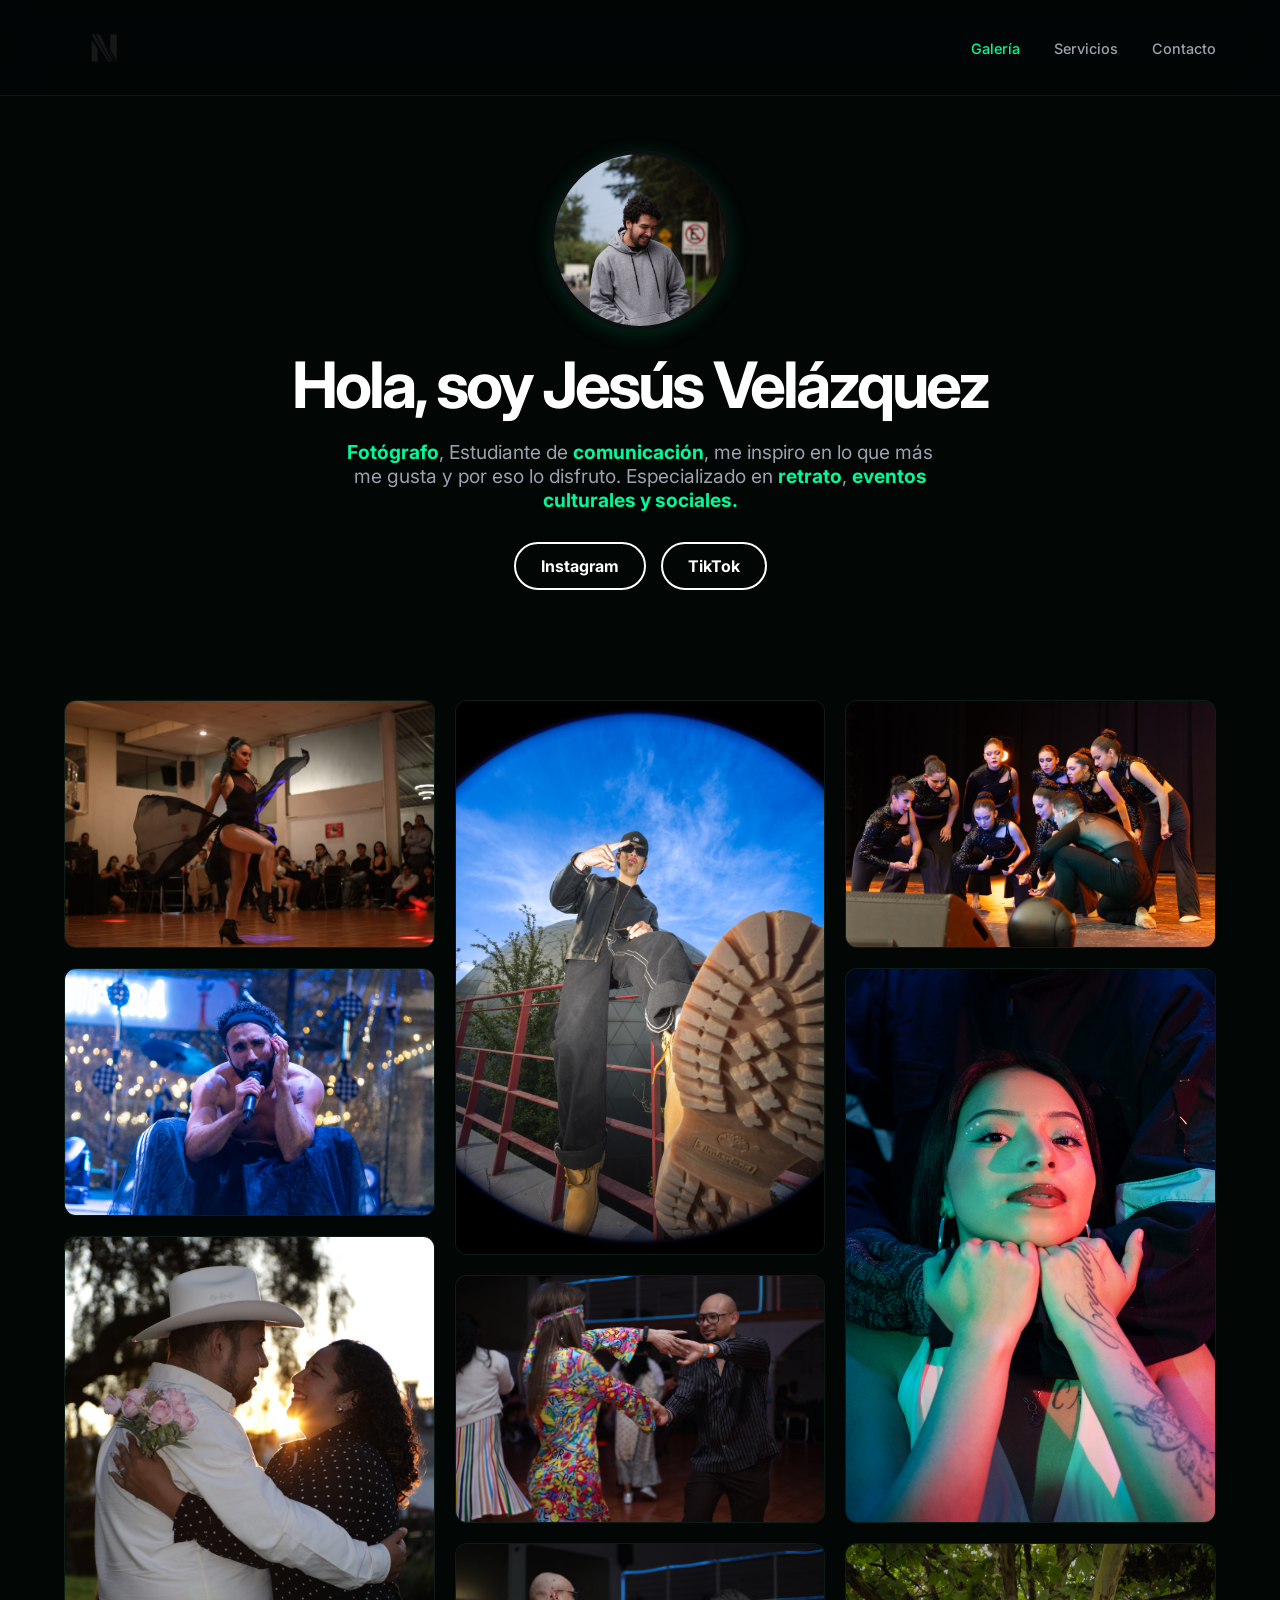
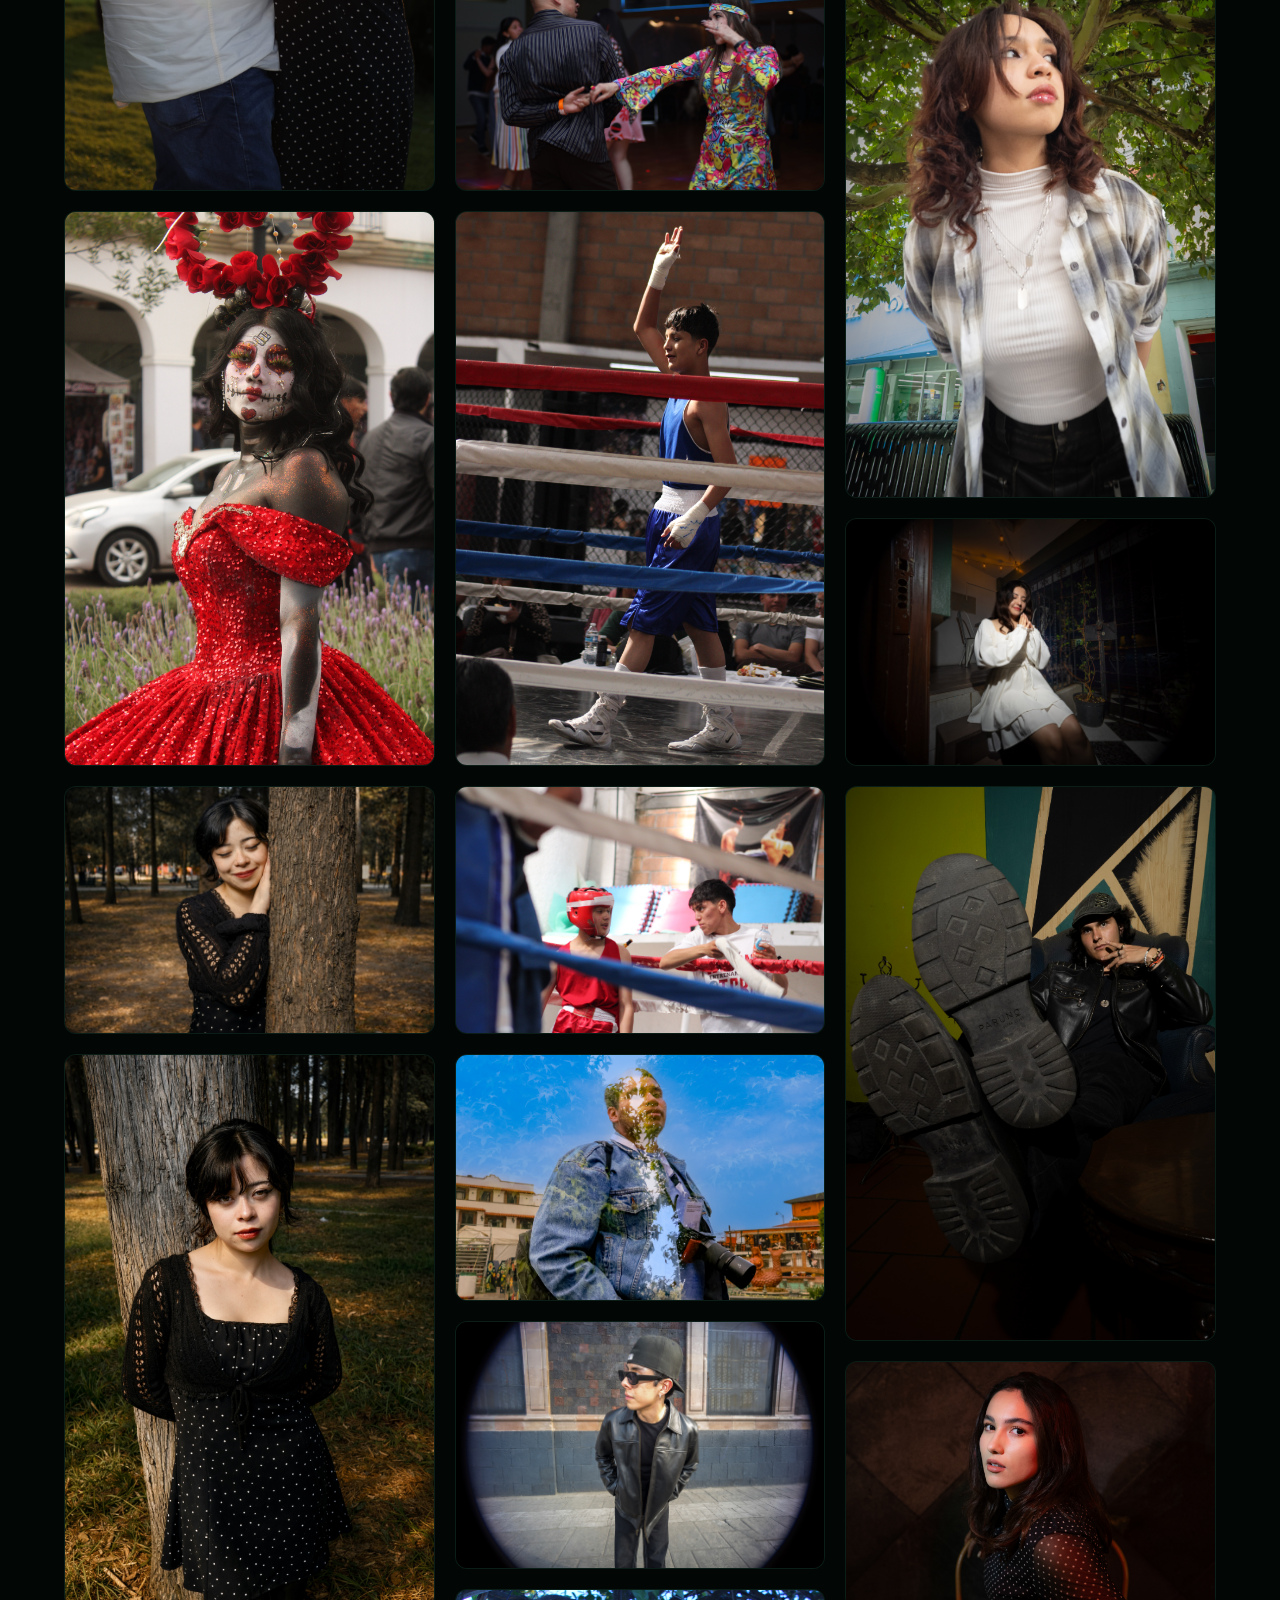
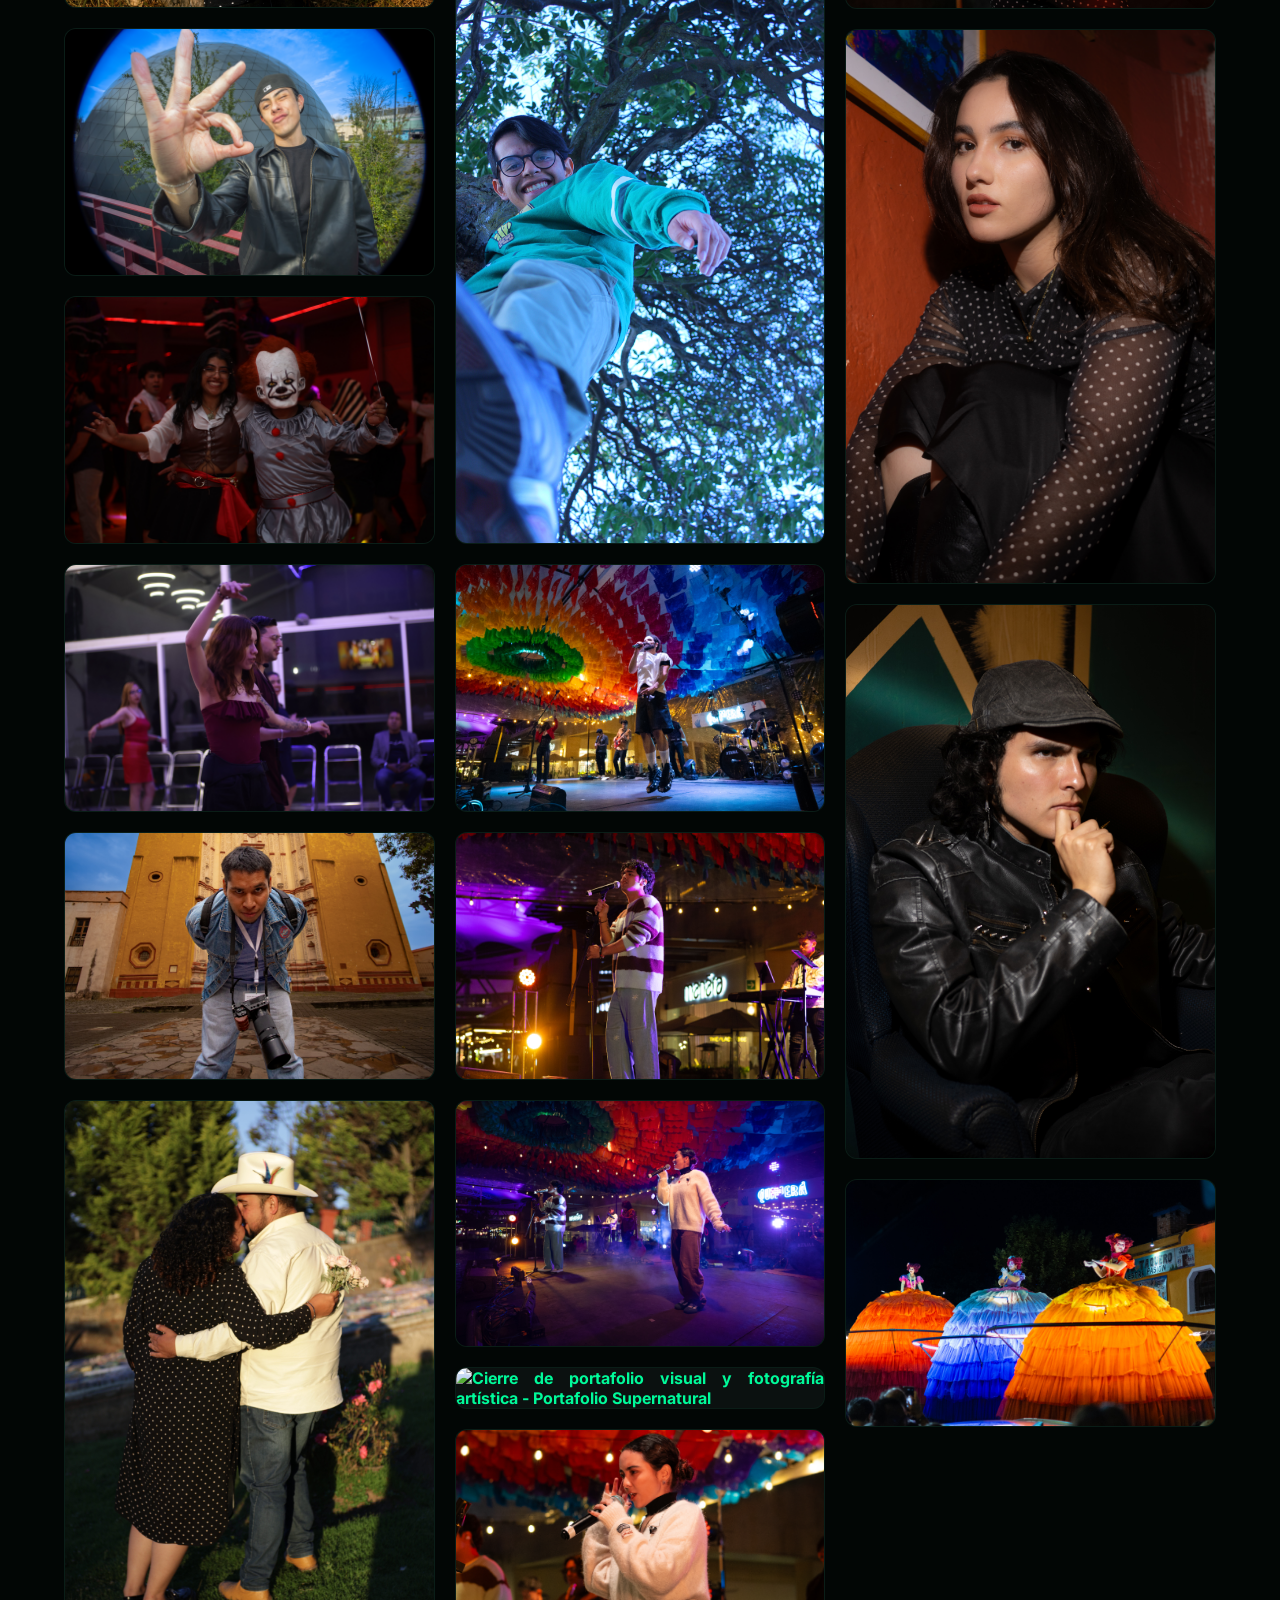
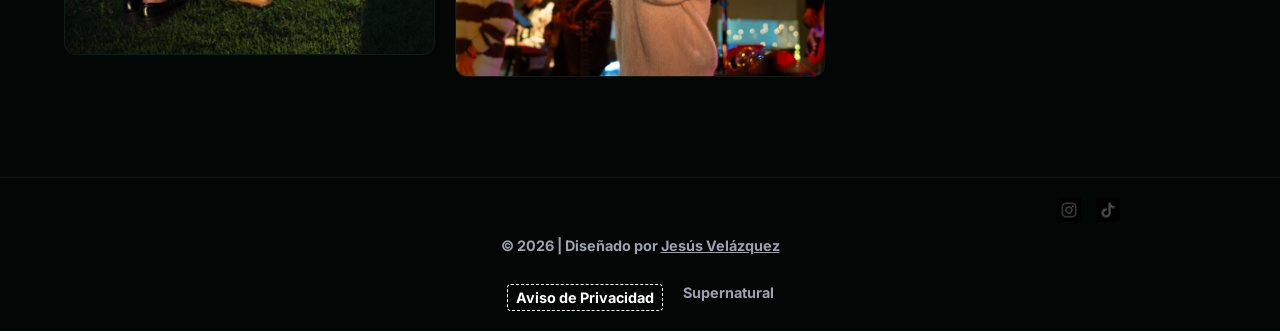
==== index.html @ c057610b "Update index.html" ====
<!DOCTYPE html>
<html lang="es">
<head>
    <meta charset="UTF-8">
    <meta name="viewport" content="width=device-width, initial-scale=1.0">
    <link rel="icon" type="image/png" href="imagenes/logo.png">
    <title>Supernatural | Jesús Velázquez</title>
    <link href="https://fonts.googleapis.com/css2?family=Inter:wght@300;400;700;900&display=swap" rel="stylesheet">
    <link rel="stylesheet" href="estilos.css">
</head>
<body>

    <nav>
        <div class="logo">
            <a href="index.html" title="Supernatural" style="display: flex; align-items: center; text-decoration: none;">
                <img src="imagenes/logo.png" alt="Supernatural Logo" style="height: 55px; width: auto;">
            </a>
        </div>
        <div class="nav-links">
            <a href="index.html" target="_blank" class="active">Galería</a>
            <a href="servicios.html" target="_blank">Servicios</a>
            <a href="contacto.html" target="_blank">Contacto</a>
        </div>
    </nav>

    <section class="hero">
        <img src="imagenes/perfil.jpeg" class="foto-perfil" alt="Jesús Velázquez - Fotógrafo Profesional">
        <h1>Hola, soy Jesús Velázquez</h1>
        <p> <strong>Fotógrafo</strong>, Estudiante de <strong>comunicación</strong>, me inspiro en lo que más me gusta y por eso lo disfruto. Especializado en <strong>retrato</strong>, <strong> eventos culturales y sociales.</p>
        
        <div class="social-tags">
            <a href="https://www.instagram.com/vel_supernatural" target="_blank" class="btn-aspecto">Instagram</a>
            <a href="https://www.tiktok.com/@vel_supernatural" target="_blank" class="btn-aspecto">TikTok</a>
        </div>
    </section>

    <main class="galeria" id="galeria">
        <div class="foto-card"> <img src="imagenes/1.jpeg" alt="Retrato fotográfico en exteriores - Portafolio Supernatural"> </div>
        <div class="foto-card"> <img src="imagenes/2.jpeg" alt="Fotografía de paisaje urbano y arquitectura - Portafolio Supernatural"> </div>
        <div class="foto-card"> <img src="imagenes/3.JPG" alt="Cobertura de evento social y momentos espontáneos - Portafolio Supernatural"> </div>
        <div class="foto-card"> <img src="imagenes/4.JPG" alt="Composición visual artística en exteriores - Portafolio Supernatural"> </div>
        <div class="foto-card"> <img src="imagenes/5.png" alt="Sesión de retrato de estudio creativo - Portafolio Supernatural"> </div>
        <div class="foto-card"> <img src="imagenes/6.jpg" alt="Fotografía callejera con luz natural - Portafolio Supernatural"> </div>
        <div class="foto-card"> <img src="imagenes/8.jpeg" alt="Captura de detalle con enfoque selectivo - Portafolio Supernatural"> </div>
        <div class="foto-card"> <img src="imagenes/9.JPG" alt="Registro fotográfico documental de evento - Portafolio Supernatural"> </div>
        <div class="foto-card"> <img src="imagenes/10.JPG" alt="Sesión fotográfica editorial de moda - Portafolio Supernatural"> </div>
        <div class="foto-card"> <img src="imagenes/11.jpeg" alt="Juego de luces y sombras en retrato - Portafolio Supernatural"> </div>
        <div class="foto-card"> <img src="imagenes/12.JPG" alt="Fotografía de paisaje natural y composición - Portafolio Supernatural"> </div>
        <div class="foto-card"> <img src="imagenes/13.jpeg" alt="Captura de expresiones y retrato espontáneo - Portafolio Supernatural"> </div>
        <div class="foto-card"> <img src="imagenes/14.JPG" alt="Perspectiva visual urbana y encuadre - Portafolio Supernatural"> </div>
        <div class="foto-card"> <img src="imagenes/15.JPG" alt="Fotografía conceptual con iluminación artística - Portafolio Supernatural"> </div>
        <div class="foto-card"> <img src="imagenes/16.JPG" alt="Registro visual de entorno urbano - Portafolio Supernatural"> </div>
        <div class="foto-card"> <img src="imagenes/17.JPG" alt="Retrato casual con iluminación de atardecer - Portafolio Supernatural"> </div>
        <div class="foto-card"> <img src="imagenes/18.jpeg" alt="Composición geométrica y encuadre fotográfico - Portafolio Supernatural"> </div>
        <div class="foto-card"> <img src="imagenes/22.jpeg" alt="Composición geométrica y encuadre fotográfico - Portafolio Supernatural"> </div>
        <div class="foto-card"> <img src="imagenes/23.JPG" alt="Cierre de portafolio visual y fotografía artística - Portafolio Supernatural"> </div>
        <div class="foto-card"> <img src="imagenes/24.jpeg" alt="Cierre de portafolio visual y fotografía artística - Portafolio Supernatural"> </div>
        <div class="foto-card"> <img src="imagenes/25.jpeg" alt="Cierre de portafolio visual y fotografía artística - Portafolio Supernatural"> </div>
        <div class="foto-card"> <img src="imagenes/26.jpeg" alt="Cierre de portafolio visual y fotografía artística - Portafolio Supernatural"> </div>
        <div class="foto-card"> <img src="imagenes/27.jpeg" alt="Cierre de portafolio visual y fotografía artística - Portafolio Supernatural"> </div>
        <div class="foto-card"> <img src="imagenes/28.jpeg" alt="Cierre de portafolio visual y fotografía artística - Portafolio Supernatural"> </div>
        <div class="foto-card"> <img src="imagenes/29.jpeg" alt="Cierre de portafolio visual y fotografía artística - Portafolio Supernatural"> </div>
        <div class="foto-card"> <img src="imagenes/30.jpeg" alt="Cierre de portafolio visual y fotografía artística - Portafolio Supernatural"> </div>
        <div class="foto-card"> <img src="imagenes/31.jpeg" alt="Cierre de portafolio visual y fotografía artística - Portafolio Supernatural"> </div>
        <div class="foto-card"> <img src="imagenes/32.jpeg" alt="Cierre de portafolio visual y fotografía artística - Portafolio Supernatural"> </div>
        <div class="foto-card"> <img src="imagenes/33.jpeg" alt="Cierre de portafolio visual y fotografía artística - Portafolio Supernatural"> </div>
        <div class="foto-card"> <img src="imagenes/34.jpeg" alt="Cierre de portafolio visual y fotografía artística - Portafolio Supernatural"> </div>
        <div class="foto-card"> <img src="imagenes/35.jpeg" alt="Cierre de portafolio visual y fotografía artística - Portafolio Supernatural"> </div>
        <div class="foto-card"> <img src="imagenes/36.jpeg" alt="Cierre de portafolio visual y fotografía artística - Portafolio Supernatural"> </div>
        <div class="foto-card"> <img src="imagenes/37.jpeg" alt="Cierre de portafolio visual y fotografía artística - Portafolio Supernatural"> </div>


    </main>

<footer style="display: flex; flex-direction: column; gap: 15px; padding: 20px 0;">
    
    <div class="redes-derecha" style="display: flex; justify-content: flex-end; align-items: center; gap: 15px; width: 100%; max-width: 1000px; margin: 0 auto; padding-right: 20px; box-sizing: border-box;">
        <a href="https://www.instagram.com/kar4everr" target="_blank" title="Instagram" style="display: inline-block;">
            <img src="imagenes/instagram.png" alt="Instagram" style="width: 24px; height: 24px; object-fit: contain; vertical-align: middle;">
        </a>
        <a href="https://www.tiktok.com/@pacoleyfra7" target="_blank" title="TikTok" style="display: inline-block;">
            <img src="imagenes/tiktok.png" alt="TikTok" style="width: 24px; height: 24px; object-fit: contain; vertical-align: middle;">
        </a>
    </div>

    <p>&copy; 2026 | Diseñado por <a href="https://www.velsupernatural.com" target="_blank" style="color: inherit; text-decoration: underline;">Jesús Velázquez</a></p>
    
    <div class="footer-nav">
        <a href="pdf/aviso-privacidad.pdf" target="_blank" style="color: #ffffff; font-weight: 700; border: 1px dashed #ffffff; padding: 4px 8px; border-radius: 4px; text-decoration: none;">Aviso de Privacidad</a>
        <a href="https://www.velsupernatural.com" target="_blank">Supernatural</a>
    </div>
</footer>

</body>
</html>
---- estilos.css ----
* {
    margin: 0;
    padding: 0;
    box-sizing: border-box;
}
/* Hola profe, a esto me refería en mi presentación con que los colores estaban sujetos a cambios, estuve intentando con muchos pero me gustó más con estos, utilicé root para aplicarle los colores a todo y ya.*/
:root {
    --blanco: #ffffff;
    --negro-profundo: #020605; 
    --gris-fondo: #0b1110;     
    --gris-texto: #9ca3af;     
    --color-menta: #00fa9a;    
    --menta-suave: #72f2c9;    
    --fuente: 'Inter', sans-serif;
    --transicion: all 0.6s cubic-bezier(0.16, 1, 0.3, 1);
}

body {
    background-color: var(--negro-profundo);
    color: var(--blanco);
    font-family: var(--fuente);
    -webkit-font-smoothing: antialiased;
    text-align: justify;
}

strong {
    font-weight: 700;
    color: var(--color-menta); 
}

nav {
    display: flex;
    justify-content: space-between;
    align-items: center;
    padding: 20px 5%;
    position: fixed;
    width: 100%;
    top: 0;
    background: rgba(2, 6, 5, 0.8); 
    backdrop-filter: blur(20px);
    z-index: 1000;
    border-bottom: 1px solid rgba(0, 250, 154, 0.1);
}

.logo { 
    font-weight: 900; 
    letter-spacing: -1px; 
    text-transform: uppercase; 
    color: var(--blanco);
}

.logo span { 
    font-weight: 300; 
    color: var(--color-menta); 
    margin-left: 5px; 
}

.nav-links a {
    text-decoration: none;
    color: var(--gris-texto);
    font-size: 0.9rem;
    margin-left: 30px;
    font-weight: 500;
    transition: var(--transicion);
}

.nav-links a:hover, .nav-links a.active {
    color: var(--color-menta); 
}

.hero {
    padding: 150px 10% 80px;
    text-align: center;
}

.foto-perfil {
    width: 180px;          
    height: 180px;         
    border-radius: 50%;    
    object-fit: cover;     
    border: 4px solid var(--gris-fondo); 
    box-shadow: 0 4px 20px rgba(0, 250, 154, 0.15); 
    display: block;
    margin: 0 auto 20px;   
}

.hero h1 {
    font-size: clamp(2rem, 8vw, 4rem);
    letter-spacing: -3px;
    line-height: 1.1;
    margin-bottom: 20px;
    color: var(--blanco);
}

.hero h1 span { 
    color: var(--gris-texto); 
}

.hero p {
    font-size: 1.2rem;
    color: var(--gris-texto);
    max-width: 600px;
    margin: 0 auto 30px;
}

.galeria {
    columns: 3 300px; 
    column-gap: 20px;
    padding: 0 5% 100px;
}

.foto-card {
    position: relative;
    margin-bottom: 20px;
    break-inside: avoid; 
    border-radius: 12px;
    overflow: hidden;
    cursor: pointer;
    background: var(--gris-fondo);
    border: 1px solid rgba(0, 250, 154, 0.05);
}

.foto-card img {
    width: 100%;
    display: block;
    transition: var(--transicion);
}

.foto-card:hover img {
    transform: scale(1.05);
}

.overlay {
    position: absolute;
    top: 0; left: 0; width: 100%; height: 100%;
    background: rgba(0,0,0,0.4);
    display: flex;
    align-items: center;
    justify-content: center;
    opacity: 0;
    transition: opacity 0.4s ease;
}

.overlay span {
    color: var(--negro-profundo);
    background: var(--color-menta);
    padding: 8px 20px;
    border-radius: 30px;
    font-size: 0.8rem;
    text-transform: uppercase;
    font-weight: 700;
}

.foto-card:hover .overlay { 
    opacity: 1; 
}

.contacto {
    padding: 150px 10%;
    text-align: center;
    background: var(--gris-fondo);
}

.botones-contacto {
    display: flex;
    flex-direction: column;
    align-items: center;
    gap: 15px;
    margin-top: 30px;
}

.btn-contacto {
    display: inline-block;
    padding: 15px 30px;
    border: 1.5px solid var(--color-menta); 
    border-radius: 50px;
    text-decoration: none;
    color: var(--color-menta);
    font-size: 0.9rem;
    transition: all 0.3s ease;
    background: transparent;
}

.btn-contacto span {
    font-weight: 800;
    margin-right: 5px;
    text-transform: uppercase;
    font-size: 0.75rem;
    letter-spacing: 1px;
}

.btn-contacto:hover {
    background: var(--color-menta);
    color: var(--negro-profundo);
    transform: translateY(-3px);
    box-shadow: 0 10px 20px rgba(0, 250, 154, 0.2);
}

.social-tags {
    display: flex;
    justify-content: center;
    gap: 15px;
    margin: 30px 0;
}

.btn-aspecto {
    display: inline-block;
    padding: 12px 25px;
    border: 2px solid var(--blanco); 
    border-radius: 50px;    
    text-decoration: none;  
    color: var(--blanco);            
    font-weight: 700;
    transition: all 0.3s ease;
    background: transparent;
}

.btn-aspecto:hover {
    background: var(--color-menta);
    color: var(--negro-profundo);
    border-color: var(--color-menta);
    transform: translateY(-3px);
}

.seccion-pagina {
    padding: 150px 10% 80px;
    max-width: 1000px;
    margin: 0 auto;
}

.seccion-pagina h1 {
    font-size: 3rem;
    letter-spacing: -2px;
    margin-bottom: 20px;
    color: var(--blanco);
}

.seccion-pagina p {
    font-size: 1.1rem;
    color: var(--gris-texto);
    margin-bottom: 30px;
}

.grid-dos-columnas {
    display: grid;
    grid-template-columns: 1fr 1fr;
    gap: 50px;
    margin-top: 40px;
}

.contenedor-video, .contenedor-mapa {
    width: 100%;
    aspect-ratio: 16/9;
    background: var(--gris-fondo);
    border-radius: 12px;
    overflow: hidden;
    border: 1px solid rgba(0, 250, 154, 0.1);
}

.contenedor-mapa {
    height: 300px;
}

.contenedor-video iframe, .contenedor-mapa iframe {
    width: 100%;
    height: 100%;
    border: none;
}

.enlaces-bloque {
    margin: 20px 0;
}

.link-externo {
    display: inline-block;
    margin-right: 20px;
    color: var(--menta-suave);
    font-weight: 700;
    text-decoration: none;
    border-bottom: 2px solid var(--menta-suave);
    padding-bottom: 2px;
}

.form-contacto {
    display: flex;
    flex-direction: column;
    gap: 20px;
}

.form-grupo {
    display: flex;
    flex-direction: column;
    gap: 8px;
}

.form-grupo label {
    font-size: 0.85rem;
    font-weight: 700;
    text-transform: uppercase;
    letter-spacing: 1px;
    color: var(--blanco);
}

.form-grupo input, .form-grupo textarea {
    padding: 15px;
    border: 1.5px solid rgba(0, 250, 154, 0.1);
    border-radius: 8px;
    font-family: var(--fuente);
    font-size: 1rem;
    background: var(--gris-fondo);
    color: var(--blanco);
}

.form-grupo input:focus, .form-grupo textarea:focus {
    outline: none;
    border-color: var(--color-menta);
}

footer {
    padding: 40px 5%;
    background: var(--negro-profundo);
    border-top: 1px solid rgba(255,255,255,0.05);
    text-align: center;
    font-size: 0.9rem;
    color: var(--gris-texto);
}

.footer-nav {
    margin-top: 15px;
    display: flex;
    justify-content: center;
    gap: 20px;
}

.footer-nav a {
    color: var(--gris-texto);
    text-decoration: none;
    transition: var(--transicion);
}

.footer-nav a:hover {
    color: var(--color-menta);
}

@media (max-width: 768px) {
    .galeria { columns: 1; }
    nav { width: 100%; padding: 20px 8%; }
    .grid-dos-columnas { grid-template-columns: 1fr; gap: 30px; }
    h1 { font-size: 2.5rem !important; }
    .social-tags { flex-direction: column; align-items: center; }
    .btn-aspecto { width: 80%; text-align: center; }
    .botones-contacto { flex-direction: column; }
}

@media (min-width: 768px) {
    .botones-contacto {
        flex-direction: row;
        justify-content: center;
    }
}
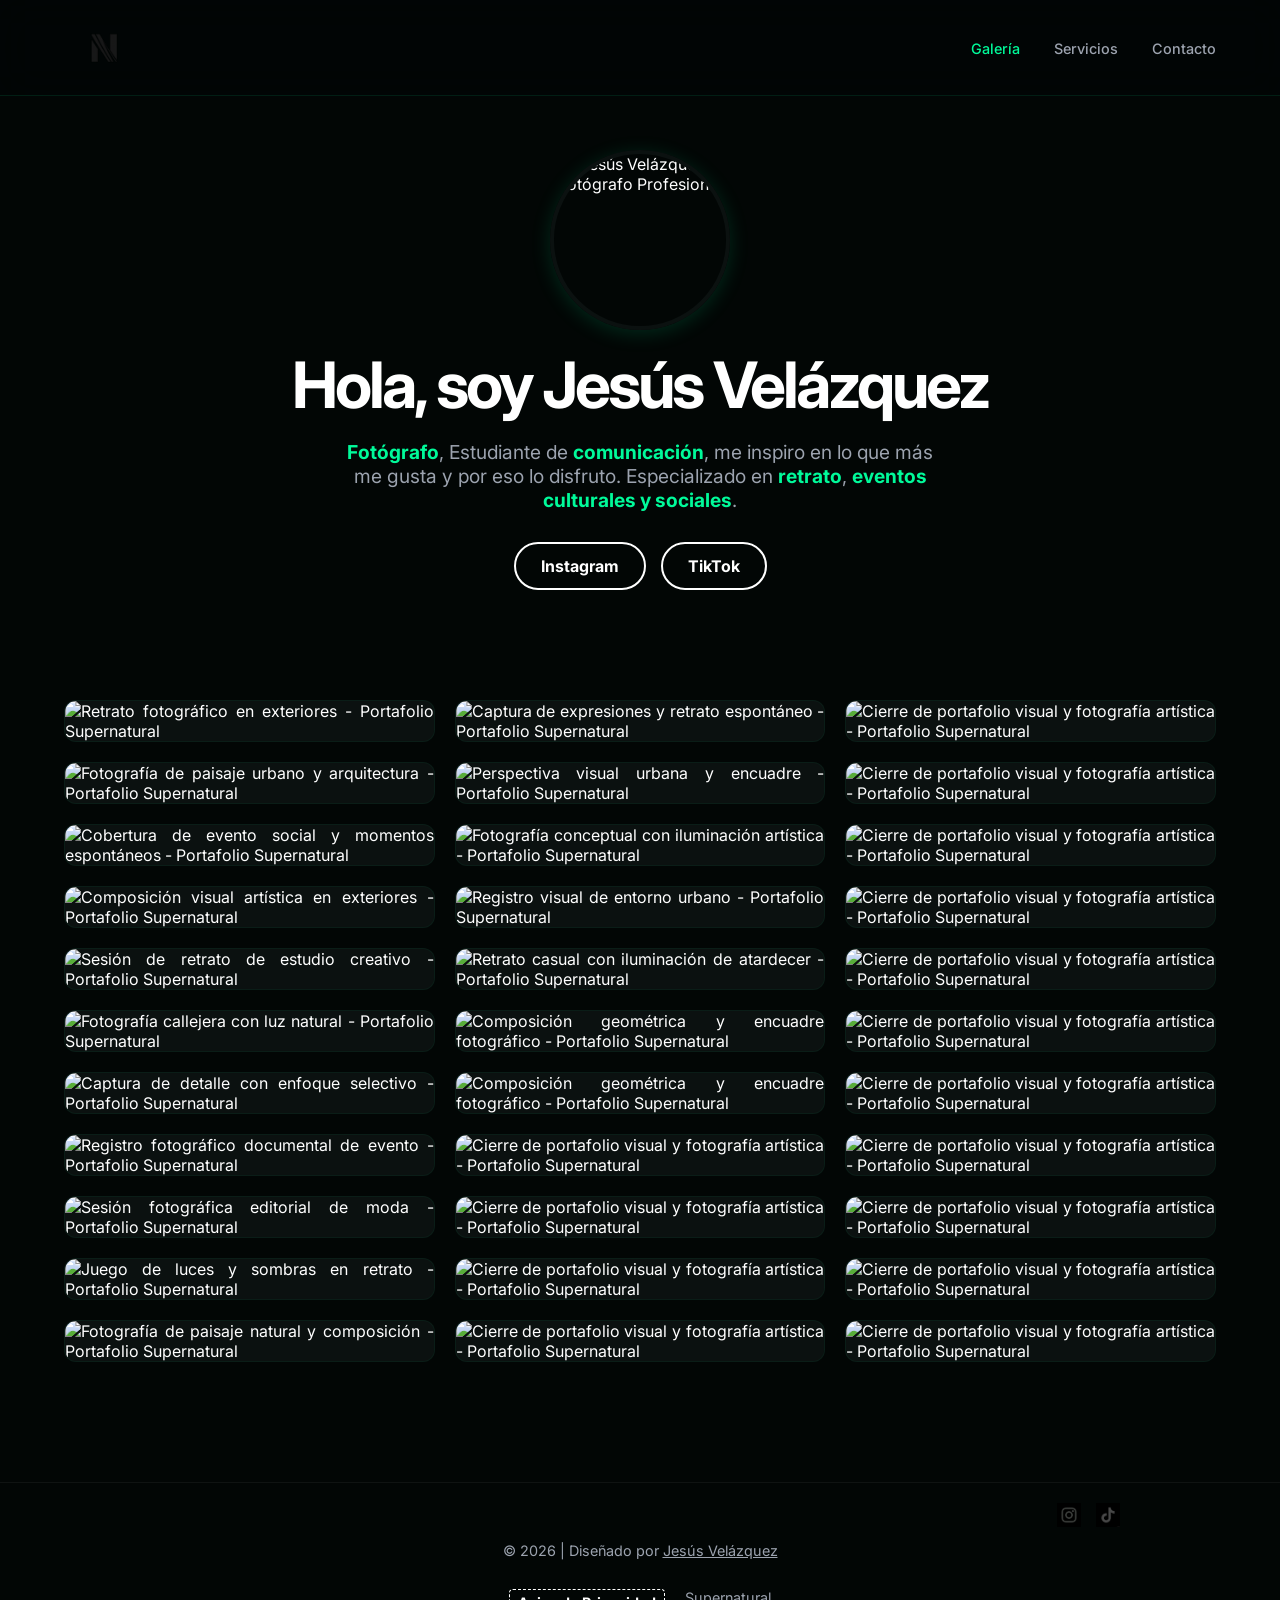
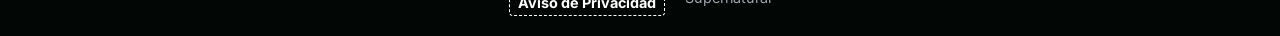
==== commit 0bda5114: "Update index.html" ====
--- a/index.html
+++ b/index.html
@@ -17,16 +17,16 @@
             </a>
         </div>
         <div class="nav-links">
-            <a href="index.html" target="_blank" class="active">Galería</a>
-            <a href="servicios.html" target="_blank">Servicios</a>
-            <a href="contacto.html" target="_blank">Contacto</a>
+            <a href="index.html" class="active">Galería</a>
+            <a href="servicios.html">Servicios</a>
+            <a href="contacto.html">Contacto</a>
         </div>
     </nav>
 
     <section class="hero">
-        <img src="imagenes/perfil.jpeg" class="foto-perfil" alt="Jesús Velázquez - Fotógrafo Profesional">
+        <img src="imagenes/perfil.webp" class="foto-perfil" alt="Jesús Velázquez - Fotógrafo Profesional" width="200" height="200">
         <h1>Hola, soy Jesús Velázquez</h1>
-        <p> <strong>Fotógrafo</strong>, Estudiante de <strong>comunicación</strong>, me inspiro en lo que más me gusta y por eso lo disfruto. Especializado en <strong>retrato</strong>, <strong> eventos culturales y sociales.</p>
+        <p><strong>Fotógrafo</strong>, Estudiante de <strong>comunicación</strong>, me inspiro en lo que más me gusta y por eso lo disfruto. Especializado en <strong>retrato</strong>, <strong>eventos culturales y sociales</strong>.</p>
         
         <div class="social-tags">
             <a href="https://www.instagram.com/vel_supernatural" target="_blank" class="btn-aspecto">Instagram</a>
@@ -35,63 +35,61 @@
     </section>
 
     <main class="galeria" id="galeria">
-        <div class="foto-card"> <img src="imagenes/1.jpeg" alt="Retrato fotográfico en exteriores - Portafolio Supernatural"> </div>
-        <div class="foto-card"> <img src="imagenes/2.jpeg" alt="Fotografía de paisaje urbano y arquitectura - Portafolio Supernatural"> </div>
-        <div class="foto-card"> <img src="imagenes/3.JPG" alt="Cobertura de evento social y momentos espontáneos - Portafolio Supernatural"> </div>
-        <div class="foto-card"> <img src="imagenes/4.JPG" alt="Composición visual artística en exteriores - Portafolio Supernatural"> </div>
-        <div class="foto-card"> <img src="imagenes/5.png" alt="Sesión de retrato de estudio creativo - Portafolio Supernatural"> </div>
-        <div class="foto-card"> <img src="imagenes/6.jpg" alt="Fotografía callejera con luz natural - Portafolio Supernatural"> </div>
-        <div class="foto-card"> <img src="imagenes/8.jpeg" alt="Captura de detalle con enfoque selectivo - Portafolio Supernatural"> </div>
-        <div class="foto-card"> <img src="imagenes/9.JPG" alt="Registro fotográfico documental de evento - Portafolio Supernatural"> </div>
-        <div class="foto-card"> <img src="imagenes/10.JPG" alt="Sesión fotográfica editorial de moda - Portafolio Supernatural"> </div>
-        <div class="foto-card"> <img src="imagenes/11.jpeg" alt="Juego de luces y sombras en retrato - Portafolio Supernatural"> </div>
-        <div class="foto-card"> <img src="imagenes/12.JPG" alt="Fotografía de paisaje natural y composición - Portafolio Supernatural"> </div>
-        <div class="foto-card"> <img src="imagenes/13.jpeg" alt="Captura de expresiones y retrato espontáneo - Portafolio Supernatural"> </div>
-        <div class="foto-card"> <img src="imagenes/14.JPG" alt="Perspectiva visual urbana y encuadre - Portafolio Supernatural"> </div>
-        <div class="foto-card"> <img src="imagenes/15.JPG" alt="Fotografía conceptual con iluminación artística - Portafolio Supernatural"> </div>
-        <div class="foto-card"> <img src="imagenes/16.JPG" alt="Registro visual de entorno urbano - Portafolio Supernatural"> </div>
-        <div class="foto-card"> <img src="imagenes/17.JPG" alt="Retrato casual con iluminación de atardecer - Portafolio Supernatural"> </div>
-        <div class="foto-card"> <img src="imagenes/18.jpeg" alt="Composición geométrica y encuadre fotográfico - Portafolio Supernatural"> </div>
-        <div class="foto-card"> <img src="imagenes/22.jpeg" alt="Composición geométrica y encuadre fotográfico - Portafolio Supernatural"> </div>
-        <div class="foto-card"> <img src="imagenes/23.JPG" alt="Cierre de portafolio visual y fotografía artística - Portafolio Supernatural"> </div>
-        <div class="foto-card"> <img src="imagenes/24.jpeg" alt="Cierre de portafolio visual y fotografía artística - Portafolio Supernatural"> </div>
-        <div class="foto-card"> <img src="imagenes/25.jpeg" alt="Cierre de portafolio visual y fotografía artística - Portafolio Supernatural"> </div>
-        <div class="foto-card"> <img src="imagenes/26.jpeg" alt="Cierre de portafolio visual y fotografía artística - Portafolio Supernatural"> </div>
-        <div class="foto-card"> <img src="imagenes/27.jpeg" alt="Cierre de portafolio visual y fotografía artística - Portafolio Supernatural"> </div>
-        <div class="foto-card"> <img src="imagenes/28.jpeg" alt="Cierre de portafolio visual y fotografía artística - Portafolio Supernatural"> </div>
-        <div class="foto-card"> <img src="imagenes/29.jpeg" alt="Cierre de portafolio visual y fotografía artística - Portafolio Supernatural"> </div>
-        <div class="foto-card"> <img src="imagenes/30.jpeg" alt="Cierre de portafolio visual y fotografía artística - Portafolio Supernatural"> </div>
-        <div class="foto-card"> <img src="imagenes/31.jpeg" alt="Cierre de portafolio visual y fotografía artística - Portafolio Supernatural"> </div>
-        <div class="foto-card"> <img src="imagenes/32.jpeg" alt="Cierre de portafolio visual y fotografía artística - Portafolio Supernatural"> </div>
-        <div class="foto-card"> <img src="imagenes/33.jpeg" alt="Cierre de portafolio visual y fotografía artística - Portafolio Supernatural"> </div>
-        <div class="foto-card"> <img src="imagenes/34.jpeg" alt="Cierre de portafolio visual y fotografía artística - Portafolio Supernatural"> </div>
-        <div class="foto-card"> <img src="imagenes/35.jpeg" alt="Cierre de portafolio visual y fotografía artística - Portafolio Supernatural"> </div>
-        <div class="foto-card"> <img src="imagenes/36.jpeg" alt="Cierre de portafolio visual y fotografía artística - Portafolio Supernatural"> </div>
-        <div class="foto-card"> <img src="imagenes/37.jpeg" alt="Cierre de portafolio visual y fotografía artística - Portafolio Supernatural"> </div>
+        <!-- Primeras fotos: carga inmediata para que la pantalla inicial se vea al instante -->
+        <div class="foto-card"> <img src="imagenes/1.webp" alt="Retrato fotográfico en exteriores - Portafolio Supernatural" decoding="async"> </div>
+        <div class="foto-card"> <img src="imagenes/2.webp" alt="Fotografía de paisaje urbano y arquitectura - Portafolio Supernatural" decoding="async"> </div>
+        <div class="foto-card"> <img src="imagenes/3.webp" alt="Cobertura de evento social y momentos espontáneos - Portafolio Supernatural" decoding="async"> </div>
+        <div class="foto-card"> <img src="imagenes/4.webp" alt="Composición visual artística en exteriores - Portafolio Supernatural" decoding="async"> </div>
+        <div class="foto-card"> <img src="imagenes/5.webp" alt="Sesión de retrato de estudio creativo - Portafolio Supernatural" decoding="async"> </div>
+        <div class="foto-card"> <img src="imagenes/6.webp" alt="Fotografía callejera con luz natural - Portafolio Supernatural" decoding="async"> </div>
 
-
+        <!-- Resto de la galería: carga diferida (lazy) conforme el usuario hace scroll -->
+        <div class="foto-card"> <img src="imagenes/8.webp" alt="Captura de detalle con enfoque selectivo - Portafolio Supernatural" loading="lazy" decoding="async"> </div>
+        <div class="foto-card"> <img src="imagenes/9.webp" alt="Registro fotográfico documental de evento - Portafolio Supernatural" loading="lazy" decoding="async"> </div>
+        <div class="foto-card"> <img src="imagenes/10.webp" alt="Sesión fotográfica editorial de moda - Portafolio Supernatural" loading="lazy" decoding="async"> </div>
+        <div class="foto-card"> <img src="imagenes/11.webp" alt="Juego de luces y sombras en retrato - Portafolio Supernatural" loading="lazy" decoding="async"> </div>
+        <div class="foto-card"> <img src="imagenes/12.webp" alt="Fotografía de paisaje natural y composición - Portafolio Supernatural" loading="lazy" decoding="async"> </div>
+        <div class="foto-card"> <img src="imagenes/13.webp" alt="Captura de expresiones y retrato espontáneo - Portafolio Supernatural" loading="lazy" decoding="async"> </div>
+        <div class="foto-card"> <img src="imagenes/14.webp" alt="Perspectiva visual urbana y encuadre - Portafolio Supernatural" loading="lazy" decoding="async"> </div>
+        <div class="foto-card"> <img src="imagenes/15.webp" alt="Fotografía conceptual con iluminación artística - Portafolio Supernatural" loading="lazy" decoding="async"> </div>
+        <div class="foto-card"> <img src="imagenes/16.webp" alt="Registro visual de entorno urbano - Portafolio Supernatural" loading="lazy" decoding="async"> </div>
+        <div class="foto-card"> <img src="imagenes/17.webp" alt="Retrato casual con iluminación de atardecer - Portafolio Supernatural" loading="lazy" decoding="async"> </div>
+        <div class="foto-card"> <img src="imagenes/18.webp" alt="Composición geométrica y encuadre fotográfico - Portafolio Supernatural" loading="lazy" decoding="async"> </div>
+        <div class="foto-card"> <img src="imagenes/22.webp" alt="Composición geométrica y encuadre fotográfico - Portafolio Supernatural" loading="lazy" decoding="async"> </div>
+        <div class="foto-card"> <img src="imagenes/23.webp" alt="Cierre de portafolio visual y fotografía artística - Portafolio Supernatural" loading="lazy" decoding="async"> </div>
+        <div class="foto-card"> <img src="imagenes/24.webp" alt="Cierre de portafolio visual y fotografía artística - Portafolio Supernatural" loading="lazy" decoding="async"> </div>
+        <div class="foto-card"> <img src="imagenes/25.webp" alt="Cierre de portafolio visual y fotografía artística - Portafolio Supernatural" loading="lazy" decoding="async"> </div>
+        <div class="foto-card"> <img src="imagenes/26.webp" alt="Cierre de portafolio visual y fotografía artística - Portafolio Supernatural" loading="lazy" decoding="async"> </div>
+        <div class="foto-card"> <img src="imagenes/27.webp" alt="Cierre de portafolio visual y fotografía artística - Portafolio Supernatural" loading="lazy" decoding="async"> </div>
+        <div class="foto-card"> <img src="imagenes/28.webp" alt="Cierre de portafolio visual y fotografía artística - Portafolio Supernatural" loading="lazy" decoding="async"> </div>
+        <div class="foto-card"> <img src="imagenes/29.webp" alt="Cierre de portafolio visual y fotografía artística - Portafolio Supernatural" loading="lazy" decoding="async"> </div>
+        <div class="foto-card"> <img src="imagenes/30.webp" alt="Cierre de portafolio visual y fotografía artística - Portafolio Supernatural" loading="lazy" decoding="async"> </div>
+        <div class="foto-card"> <img src="imagenes/31.webp" alt="Cierre de portafolio visual y fotografía artística - Portafolio Supernatural" loading="lazy" decoding="async"> </div>
+        <div class="foto-card"> <img src="imagenes/32.webp" alt="Cierre de portafolio visual y fotografía artística - Portafolio Supernatural" loading="lazy" decoding="async"> </div>
+        <div class="foto-card"> <img src="imagenes/33.webp" alt="Cierre de portafolio visual y fotografía artística - Portafolio Supernatural" loading="lazy" decoding="async"> </div>
+        <div class="foto-card"> <img src="imagenes/34.webp" alt="Cierre de portafolio visual y fotografía artística - Portafolio Supernatural" loading="lazy" decoding="async"> </div>
+        <div class="foto-card"> <img src="imagenes/35.webp" alt="Cierre de portafolio visual y fotografía artística - Portafolio Supernatural" loading="lazy" decoding="async"> </div>
+        <div class="foto-card"> <img src="imagenes/36.webp" alt="Cierre de portafolio visual y fotografía artística - Portafolio Supernatural" loading="lazy" decoding="async"> </div>
+        <div class="foto-card"> <img src="imagenes/37.webp" alt="Cierre de portafolio visual y fotografía artística - Portafolio Supernatural" loading="lazy" decoding="async"> </div>
     </main>
 
-<footer style="display: flex; flex-direction: column; gap: 15px; padding: 20px 0;">
-    
-    <div class="redes-derecha" style="display: flex; justify-content: flex-end; align-items: center; gap: 15px; width: 100%; max-width: 1000px; margin: 0 auto; padding-right: 20px; box-sizing: border-box;">
-        <a href="https://www.instagram.com/kar4everr" target="_blank" title="Instagram" style="display: inline-block;">
-            <img src="imagenes/instagram.png" alt="Instagram" style="width: 24px; height: 24px; object-fit: contain; vertical-align: middle;">
-        </a>
-        <a href="https://www.tiktok.com/@pacoleyfra7" target="_blank" title="TikTok" style="display: inline-block;">
-            <img src="imagenes/tiktok.png" alt="TikTok" style="width: 24px; height: 24px; object-fit: contain; vertical-align: middle;">
-        </a>
-    </div>
+    <footer style="display: flex; flex-direction: column; gap: 15px; padding: 20px 0;">
+        <div class="redes-derecha" style="display: flex; justify-content: flex-end; align-items: center; gap: 15px; width: 100%; max-width: 1000px; margin: 0 auto; padding-right: 20px; box-sizing: border-box;">
+            <a href="https://www.instagram.com/kar4everr" target="_blank" title="Instagram" style="display: inline-block;">
+                <img src="imagenes/instagram.png" alt="Instagram" style="width: 24px; height: 24px; object-fit: contain; vertical-align: middle;">
+            </a>
+            <a href="https://www.tiktok.com/@pacoleyfra7" target="_blank" title="TikTok" style="display: inline-block;">
+                <img src="imagenes/tiktok.png" alt="TikTok" style="width: 24px; height: 24px; object-fit: contain; vertical-align: middle;">
+            </a>
+        </div>
 
-    <p>&copy; 2026 | Diseñado por <a href="https://www.velsupernatural.com" target="_blank" style="color: inherit; text-decoration: underline;">Jesús Velázquez</a></p>
-    
-    <div class="footer-nav">
-        <a href="pdf/aviso-privacidad.pdf" target="_blank" style="color: #ffffff; font-weight: 700; border: 1px dashed #ffffff; padding: 4px 8px; border-radius: 4px; text-decoration: none;">Aviso de Privacidad</a>
-        <a href="https://www.velsupernatural.com" target="_blank">Supernatural</a>
-    </div>
-</footer>
+        <p>&copy; 2026 | Diseñado por <a href="https://www.velsupernatural.com" target="_blank" style="color: inherit; text-decoration: underline;">Jesús Velázquez</a></p>
+        
+        <div class="footer-nav">
+            <a href="pdf/aviso-privacidad.pdf" target="_blank" style="color: #ffffff; font-weight: 700; border: 1px dashed #ffffff; padding: 4px 8px; border-radius: 4px; text-decoration: none;">Aviso de Privacidad</a>
+            <a href="https://www.velsupernatural.com" target="_blank">Supernatural</a>
+        </div>
+    </footer>
 
 </body>
 </html>
-
-
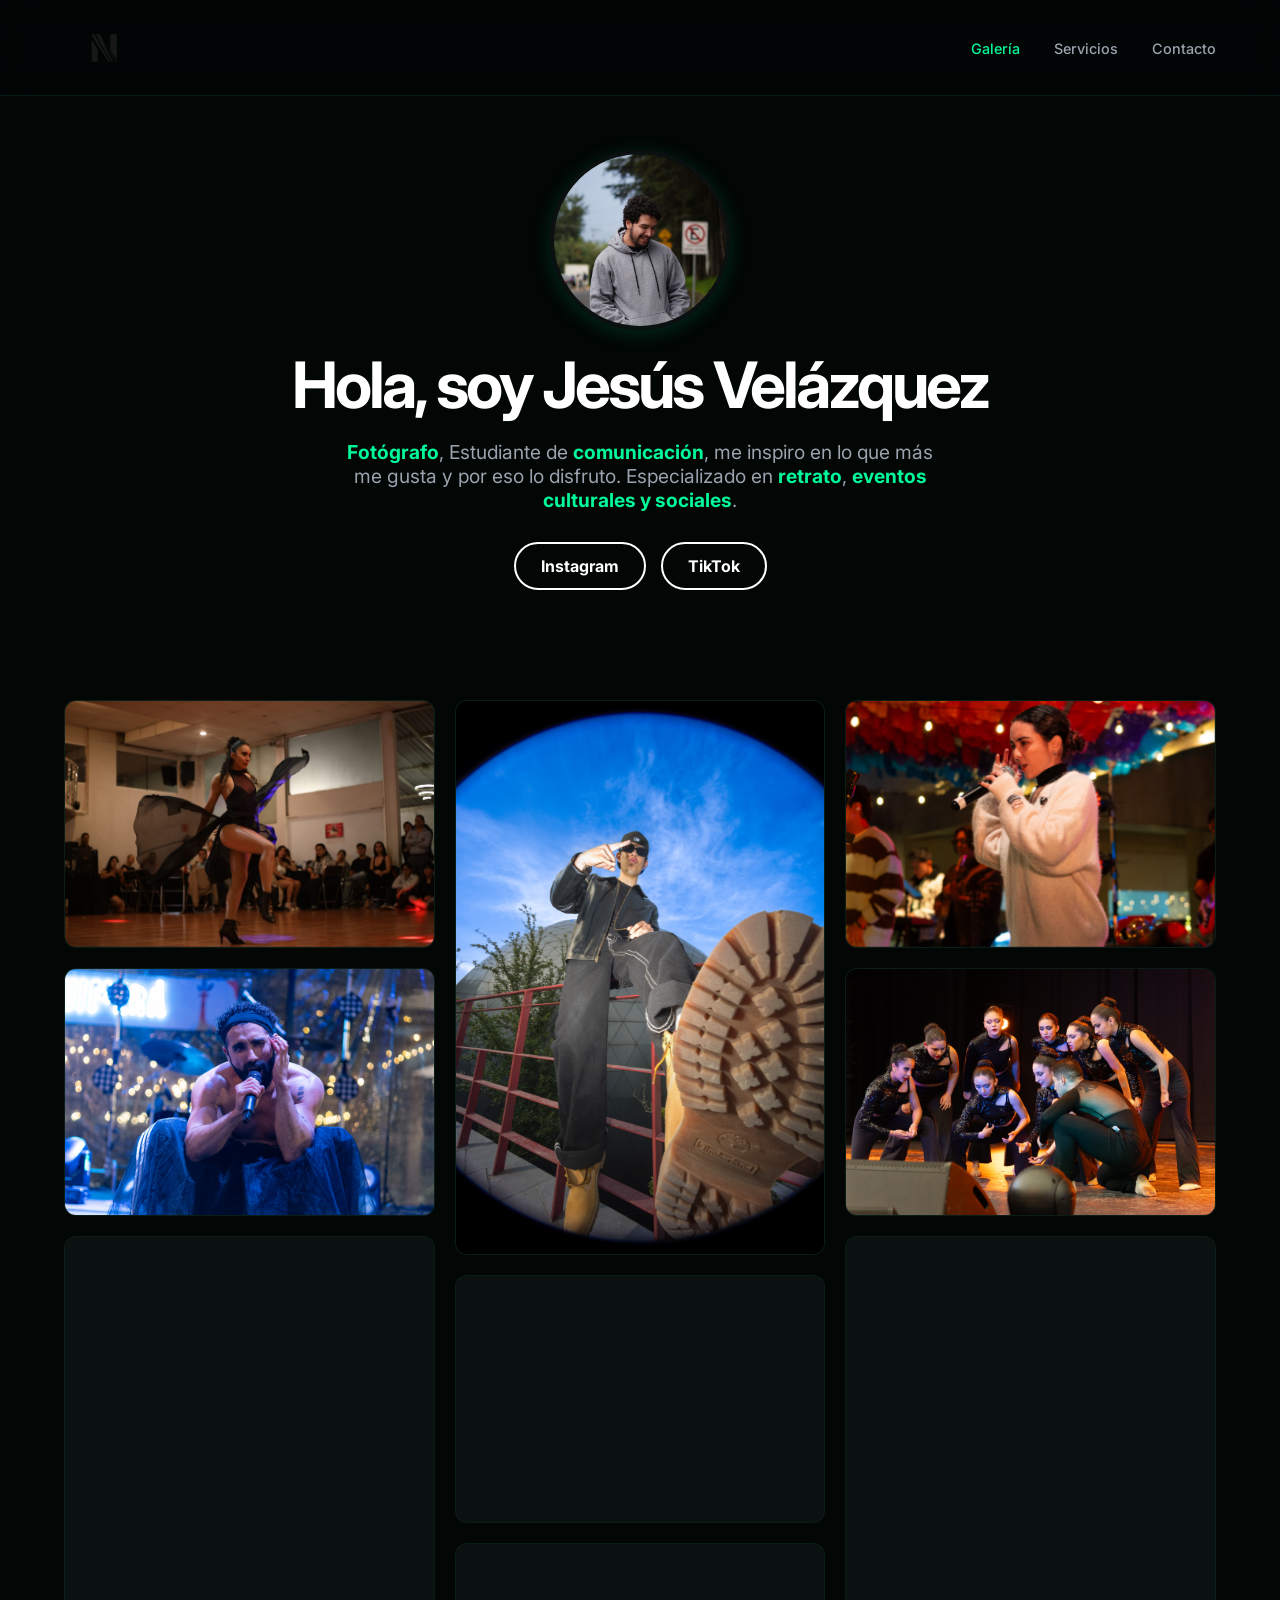
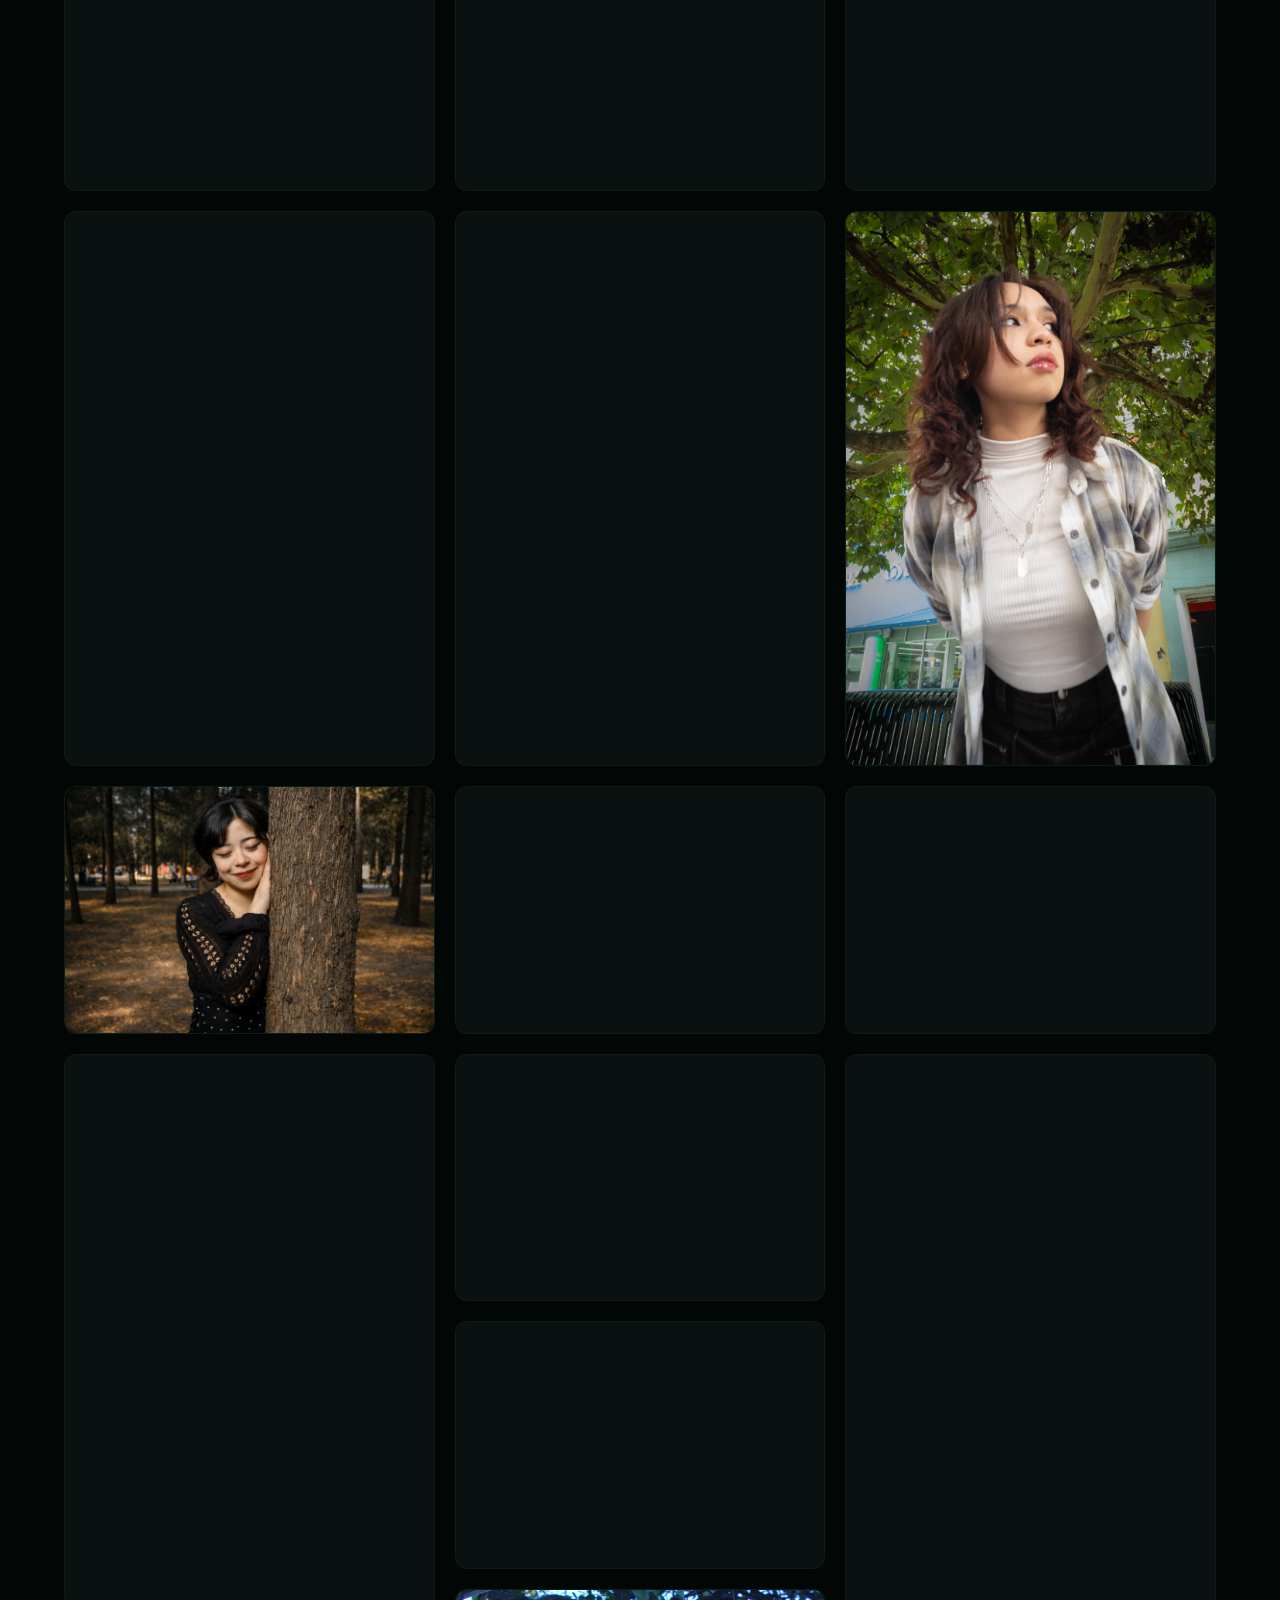
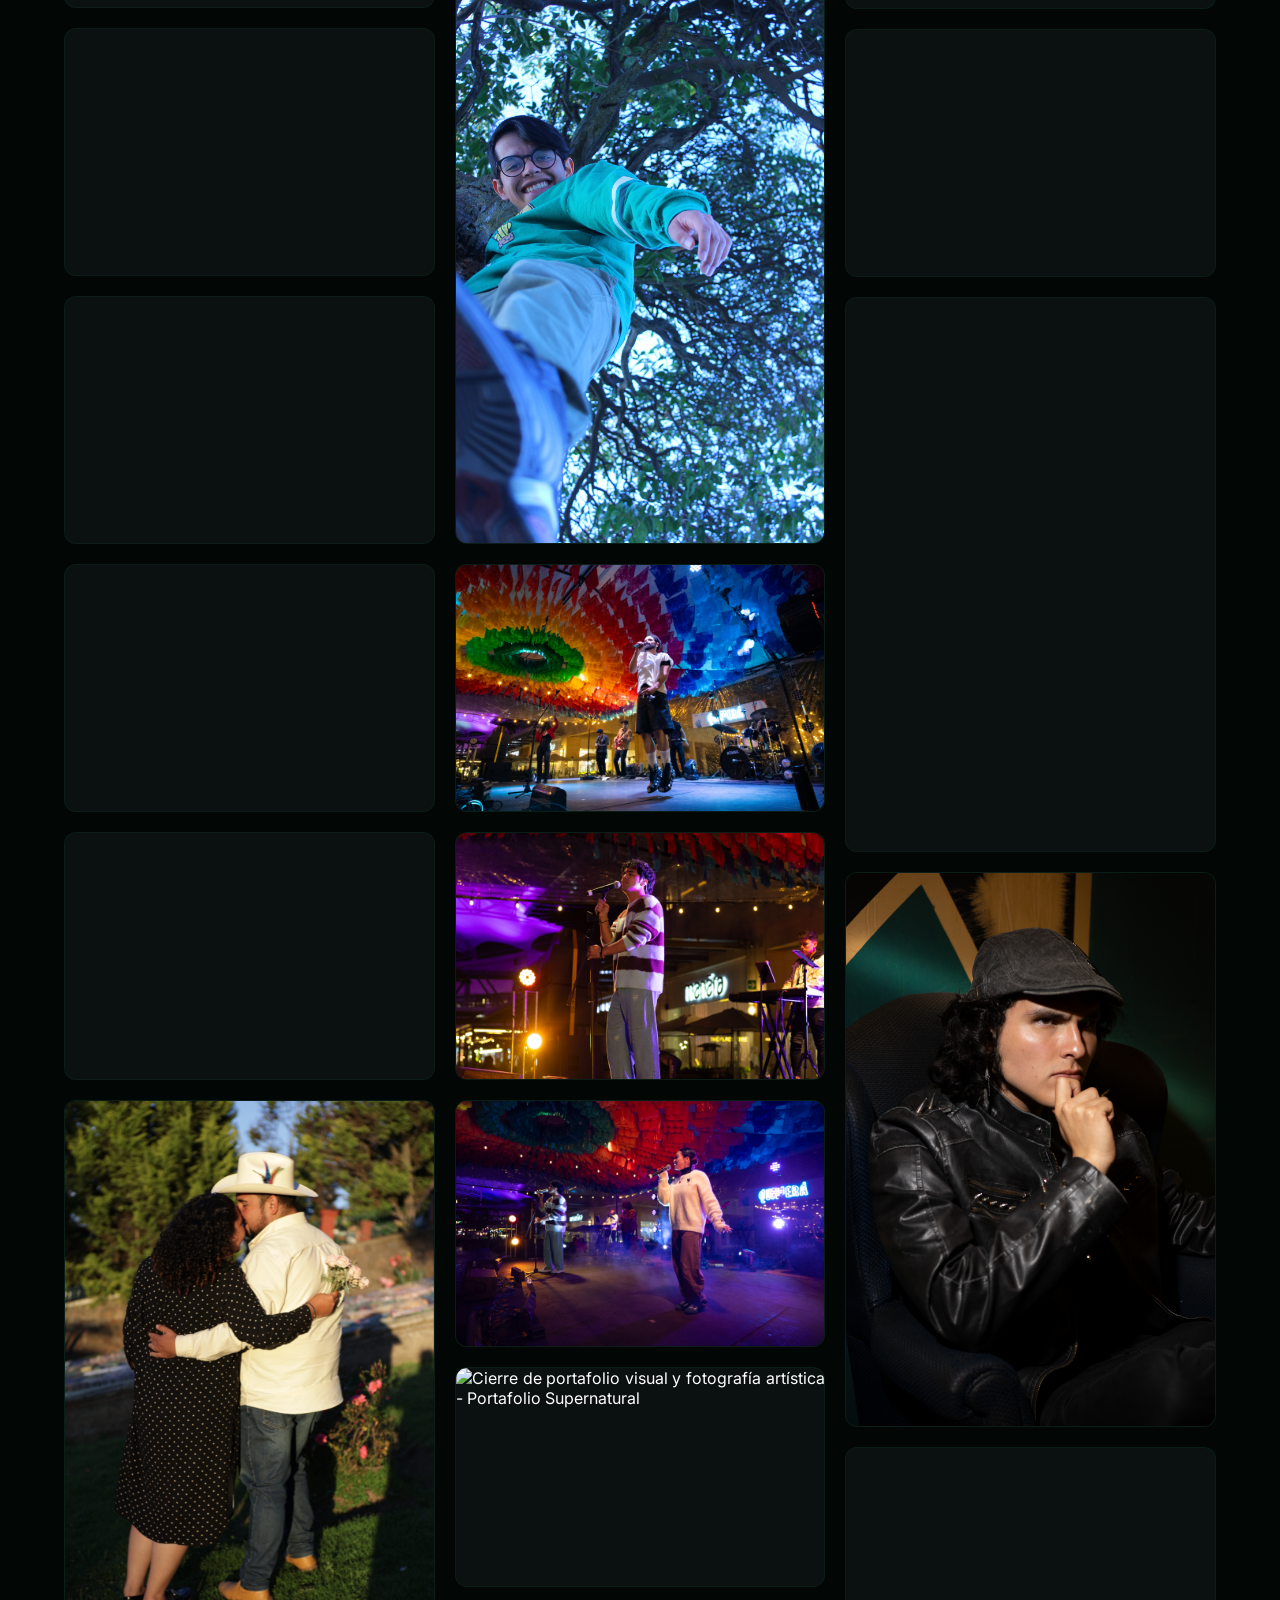
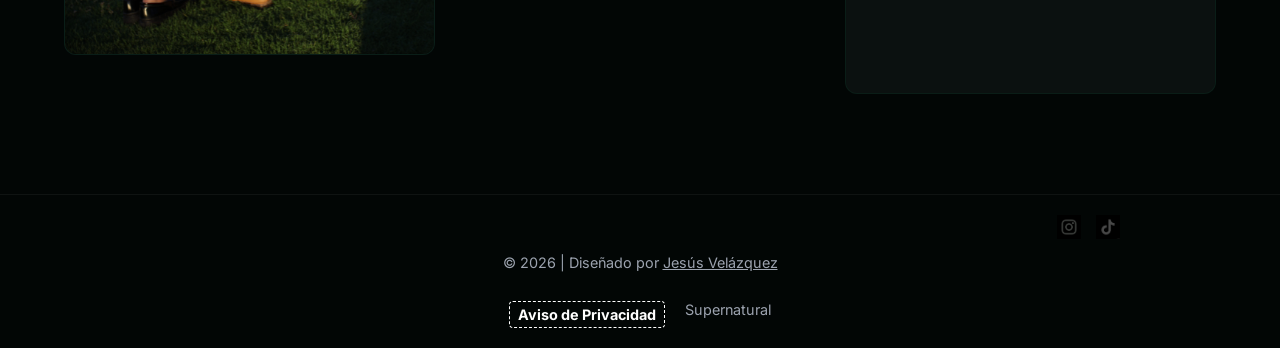
==== commit c51b3862: "Update index.html" ====
--- a/index.html
+++ b/index.html
@@ -24,7 +24,7 @@
     </nav>
 
     <section class="hero">
-        <img src="imagenes/perfil.webp" class="foto-perfil" alt="Jesús Velázquez - Fotógrafo Profesional" width="200" height="200">
+        <img src="imagenes/perfil.jpeg" class="foto-perfil" alt="Jesús Velázquez - Fotógrafo Profesional" width="180" height="180">
         <h1>Hola, soy Jesús Velázquez</h1>
         <p><strong>Fotógrafo</strong>, Estudiante de <strong>comunicación</strong>, me inspiro en lo que más me gusta y por eso lo disfruto. Especializado en <strong>retrato</strong>, <strong>eventos culturales y sociales</strong>.</p>
         
@@ -35,42 +35,39 @@
     </section>
 
     <main class="galeria" id="galeria">
-        <!-- Primeras fotos: carga inmediata para que la pantalla inicial se vea al instante -->
-        <div class="foto-card"> <img src="imagenes/1.webp" alt="Retrato fotográfico en exteriores - Portafolio Supernatural" decoding="async"> </div>
-        <div class="foto-card"> <img src="imagenes/2.webp" alt="Fotografía de paisaje urbano y arquitectura - Portafolio Supernatural" decoding="async"> </div>
-        <div class="foto-card"> <img src="imagenes/3.webp" alt="Cobertura de evento social y momentos espontáneos - Portafolio Supernatural" decoding="async"> </div>
-        <div class="foto-card"> <img src="imagenes/4.webp" alt="Composición visual artística en exteriores - Portafolio Supernatural" decoding="async"> </div>
-        <div class="foto-card"> <img src="imagenes/5.webp" alt="Sesión de retrato de estudio creativo - Portafolio Supernatural" decoding="async"> </div>
-        <div class="foto-card"> <img src="imagenes/6.webp" alt="Fotografía callejera con luz natural - Portafolio Supernatural" decoding="async"> </div>
-
-        <!-- Resto de la galería: carga diferida (lazy) conforme el usuario hace scroll -->
-        <div class="foto-card"> <img src="imagenes/8.webp" alt="Captura de detalle con enfoque selectivo - Portafolio Supernatural" loading="lazy" decoding="async"> </div>
-        <div class="foto-card"> <img src="imagenes/9.webp" alt="Registro fotográfico documental de evento - Portafolio Supernatural" loading="lazy" decoding="async"> </div>
-        <div class="foto-card"> <img src="imagenes/10.webp" alt="Sesión fotográfica editorial de moda - Portafolio Supernatural" loading="lazy" decoding="async"> </div>
-        <div class="foto-card"> <img src="imagenes/11.webp" alt="Juego de luces y sombras en retrato - Portafolio Supernatural" loading="lazy" decoding="async"> </div>
-        <div class="foto-card"> <img src="imagenes/12.webp" alt="Fotografía de paisaje natural y composición - Portafolio Supernatural" loading="lazy" decoding="async"> </div>
-        <div class="foto-card"> <img src="imagenes/13.webp" alt="Captura de expresiones y retrato espontáneo - Portafolio Supernatural" loading="lazy" decoding="async"> </div>
-        <div class="foto-card"> <img src="imagenes/14.webp" alt="Perspectiva visual urbana y encuadre - Portafolio Supernatural" loading="lazy" decoding="async"> </div>
-        <div class="foto-card"> <img src="imagenes/15.webp" alt="Fotografía conceptual con iluminación artística - Portafolio Supernatural" loading="lazy" decoding="async"> </div>
-        <div class="foto-card"> <img src="imagenes/16.webp" alt="Registro visual de entorno urbano - Portafolio Supernatural" loading="lazy" decoding="async"> </div>
-        <div class="foto-card"> <img src="imagenes/17.webp" alt="Retrato casual con iluminación de atardecer - Portafolio Supernatural" loading="lazy" decoding="async"> </div>
-        <div class="foto-card"> <img src="imagenes/18.webp" alt="Composición geométrica y encuadre fotográfico - Portafolio Supernatural" loading="lazy" decoding="async"> </div>
-        <div class="foto-card"> <img src="imagenes/22.webp" alt="Composición geométrica y encuadre fotográfico - Portafolio Supernatural" loading="lazy" decoding="async"> </div>
-        <div class="foto-card"> <img src="imagenes/23.webp" alt="Cierre de portafolio visual y fotografía artística - Portafolio Supernatural" loading="lazy" decoding="async"> </div>
-        <div class="foto-card"> <img src="imagenes/24.webp" alt="Cierre de portafolio visual y fotografía artística - Portafolio Supernatural" loading="lazy" decoding="async"> </div>
-        <div class="foto-card"> <img src="imagenes/25.webp" alt="Cierre de portafolio visual y fotografía artística - Portafolio Supernatural" loading="lazy" decoding="async"> </div>
-        <div class="foto-card"> <img src="imagenes/26.webp" alt="Cierre de portafolio visual y fotografía artística - Portafolio Supernatural" loading="lazy" decoding="async"> </div>
-        <div class="foto-card"> <img src="imagenes/27.webp" alt="Cierre de portafolio visual y fotografía artística - Portafolio Supernatural" loading="lazy" decoding="async"> </div>
-        <div class="foto-card"> <img src="imagenes/28.webp" alt="Cierre de portafolio visual y fotografía artística - Portafolio Supernatural" loading="lazy" decoding="async"> </div>
-        <div class="foto-card"> <img src="imagenes/29.webp" alt="Cierre de portafolio visual y fotografía artística - Portafolio Supernatural" loading="lazy" decoding="async"> </div>
-        <div class="foto-card"> <img src="imagenes/30.webp" alt="Cierre de portafolio visual y fotografía artística - Portafolio Supernatural" loading="lazy" decoding="async"> </div>
-        <div class="foto-card"> <img src="imagenes/31.webp" alt="Cierre de portafolio visual y fotografía artística - Portafolio Supernatural" loading="lazy" decoding="async"> </div>
-        <div class="foto-card"> <img src="imagenes/32.webp" alt="Cierre de portafolio visual y fotografía artística - Portafolio Supernatural" loading="lazy" decoding="async"> </div>
-        <div class="foto-card"> <img src="imagenes/33.webp" alt="Cierre de portafolio visual y fotografía artística - Portafolio Supernatural" loading="lazy" decoding="async"> </div>
-        <div class="foto-card"> <img src="imagenes/34.webp" alt="Cierre de portafolio visual y fotografía artística - Portafolio Supernatural" loading="lazy" decoding="async"> </div>
-        <div class="foto-card"> <img src="imagenes/35.webp" alt="Cierre de portafolio visual y fotografía artística - Portafolio Supernatural" loading="lazy" decoding="async"> </div>
-        <div class="foto-card"> <img src="imagenes/36.webp" alt="Cierre de portafolio visual y fotografía artística - Portafolio Supernatural" loading="lazy" decoding="async"> </div>
-        <div class="foto-card"> <img src="imagenes/37.webp" alt="Cierre de portafolio visual y fotografía artística - Portafolio Supernatural" loading="lazy" decoding="async"> </div>
+        <div class="foto-card"> <img src="imagenes/1.jpeg" alt="Retrato fotográfico en exteriores - Portafolio Supernatural" decoding="async"> </div>
+        <div class="foto-card"> <img src="imagenes/2.jpeg" alt="Fotografía de paisaje urbano y arquitectura - Portafolio Supernatural" decoding="async"> </div>
+        <div class="foto-card"> <img src="imagenes/3.JPG" alt="Cobertura de evento social y momentos espontáneos - Portafolio Supernatural" decoding="async"> </div>
+        <div class="foto-card"> <img src="imagenes/4.JPG" alt="Composición visual artística en exteriores - Portafolio Supernatural" decoding="async"> </div>
+        <div class="foto-card"> <img src="imagenes/5.png" alt="Sesión de retrato de estudio creativo - Portafolio Supernatural" decoding="async"> </div>
+        <div class="foto-card"> <img src="imagenes/6.jpg" alt="Fotografía callejera con luz natural - Portafolio Supernatural" decoding="async"> </div>
+        <div class="foto-card"> <img src="imagenes/8.jpeg" alt="Captura de detalle con enfoque selectivo - Portafolio Supernatural" loading="lazy" decoding="async" fetchpriority="low"> </div>
+        <div class="foto-card"> <img src="imagenes/9.JPG" alt="Registro fotográfico documental de evento - Portafolio Supernatural" loading="lazy" decoding="async" fetchpriority="low"> </div>
+        <div class="foto-card"> <img src="imagenes/10.JPG" alt="Sesión fotográfica editorial de moda - Portafolio Supernatural" loading="lazy" decoding="async" fetchpriority="low"> </div>
+        <div class="foto-card"> <img src="imagenes/11.jpeg" alt="Juego de luces y sombras en retrato - Portafolio Supernatural" loading="lazy" decoding="async" fetchpriority="low"> </div>
+        <div class="foto-card"> <img src="imagenes/12.JPG" alt="Fotografía de paisaje natural y composición - Portafolio Supernatural" loading="lazy" decoding="async" fetchpriority="low"> </div>
+        <div class="foto-card"> <img src="imagenes/13.jpeg" alt="Captura de expresiones y retrato espontáneo - Portafolio Supernatural" loading="lazy" decoding="async" fetchpriority="low"> </div>
+        <div class="foto-card"> <img src="imagenes/14.JPG" alt="Perspectiva visual urbana y encuadre - Portafolio Supernatural" loading="lazy" decoding="async" fetchpriority="low"> </div>
+        <div class="foto-card"> <img src="imagenes/15.JPG" alt="Fotografía conceptual con iluminación artística - Portafolio Supernatural" loading="lazy" decoding="async" fetchpriority="low"> </div>
+        <div class="foto-card"> <img src="imagenes/16.JPG" alt="Registro visual de entorno urbano - Portafolio Supernatural" loading="lazy" decoding="async" fetchpriority="low"> </div>
+        <div class="foto-card"> <img src="imagenes/17.JPG" alt="Retrato casual con iluminación de atardecer - Portafolio Supernatural" loading="lazy" decoding="async" fetchpriority="low"> </div>
+        <div class="foto-card"> <img src="imagenes/18.jpeg" alt="Composición geométrica y encuadre fotográfico - Portafolio Supernatural" loading="lazy" decoding="async" fetchpriority="low"> </div>
+        <div class="foto-card"> <img src="imagenes/22.jpeg" alt="Composición geométrica y encuadre fotográfico - Portafolio Supernatural" loading="lazy" decoding="async" fetchpriority="low"> </div>
+        <div class="foto-card"> <img src="imagenes/23.JPG" alt="Cierre de portafolio visual y fotografía artística - Portafolio Supernatural" loading="lazy" decoding="async" fetchpriority="low"> </div>
+        <div class="foto-card"> <img src="imagenes/24.jpeg" alt="Cierre de portafolio visual y fotografía artística - Portafolio Supernatural" loading="lazy" decoding="async" fetchpriority="low"> </div>
+        <div class="foto-card"> <img src="imagenes/25.jpeg" alt="Cierre de portafolio visual y fotografía artística - Portafolio Supernatural" loading="lazy" decoding="async" fetchpriority="low"> </div>
+        <div class="foto-card"> <img src="imagenes/26.jpeg" alt="Cierre de portafolio visual y fotografía artística - Portafolio Supernatural" loading="lazy" decoding="async" fetchpriority="low"> </div>
+        <div class="foto-card"> <img src="imagenes/27.jpeg" alt="Cierre de portafolio visual y fotografía artística - Portafolio Supernatural" loading="lazy" decoding="async" fetchpriority="low"> </div>
+        <div class="foto-card"> <img src="imagenes/28.jpeg" alt="Cierre de portafolio visual y fotografía artística - Portafolio Supernatural" loading="lazy" decoding="async" fetchpriority="low"> </div>
+        <div class="foto-card"> <img src="imagenes/29.jpeg" alt="Cierre de portafolio visual y fotografía artística - Portafolio Supernatural" loading="lazy" decoding="async" fetchpriority="low"> </div>
+        <div class="foto-card"> <img src="imagenes/30.jpeg" alt="Cierre de portafolio visual y fotografía artística - Portafolio Supernatural" loading="lazy" decoding="async" fetchpriority="low"> </div>
+        <div class="foto-card"> <img src="imagenes/31.jpeg" alt="Cierre de portafolio visual y fotografía artística - Portafolio Supernatural" loading="lazy" decoding="async" fetchpriority="low"> </div>
+        <div class="foto-card"> <img src="imagenes/32.jpeg" alt="Cierre de portafolio visual y fotografía artística - Portafolio Supernatural" loading="lazy" decoding="async" fetchpriority="low"> </div>
+        <div class="foto-card"> <img src="imagenes/33.jpeg" alt="Cierre de portafolio visual y fotografía artística - Portafolio Supernatural" loading="lazy" decoding="async" fetchpriority="low"> </div>
+        <div class="foto-card"> <img src="imagenes/34.jpeg" alt="Cierre de portafolio visual y fotografía artística - Portafolio Supernatural" loading="lazy" decoding="async" fetchpriority="low"> </div>
+        <div class="foto-card"> <img src="imagenes/35.jpeg" alt="Cierre de portafolio visual y fotografía artística - Portafolio Supernatural" loading="lazy" decoding="async" fetchpriority="low"> </div>
+        <div class="foto-card"> <img src="imagenes/36.jpeg" alt="Cierre de portafolio visual y fotografía artística - Portafolio Supernatural" loading="lazy" decoding="async" fetchpriority="low"> </div>
+        <div class="foto-card"> <img src="imagenes/37.jpeg" alt="Cierre de portafolio visual y fotografía artística - Portafolio Supernatural" loading="lazy" decoding="async" fetchpriority="low"> </div>
     </main>
 
     <footer style="display: flex; flex-direction: column; gap: 15px; padding: 20px 0;">
@@ -93,3 +90,4 @@
 
 </body>
 </html>
+
--- a/estilos.css
+++ b/estilos.css
@@ -3,7 +3,7 @@
     padding: 0;
     box-sizing: border-box;
 }
-/* Hola profe, a esto me refería en mi presentación con que los colores estaban sujetos a cambios, estuve intentando con muchos pero me gustó más con estos, utilicé root para aplicarle los colores a todo y ya.*/
+
 :root {
     --blanco: #ffffff;
     --negro-profundo: #020605; 
@@ -118,12 +118,15 @@
     cursor: pointer;
     background: var(--gris-fondo);
     border: 1px solid rgba(0, 250, 154, 0.05);
+    min-height: 220px;
 }
 
 .foto-card img {
     width: 100%;
+    height: auto;
     display: block;
-    transition: var(--transicion);
+    transition: transform 0.6s cubic-bezier(0.16, 1, 0.3, 1);
+    will-change: transform;
 }
 
 .foto-card:hover img {
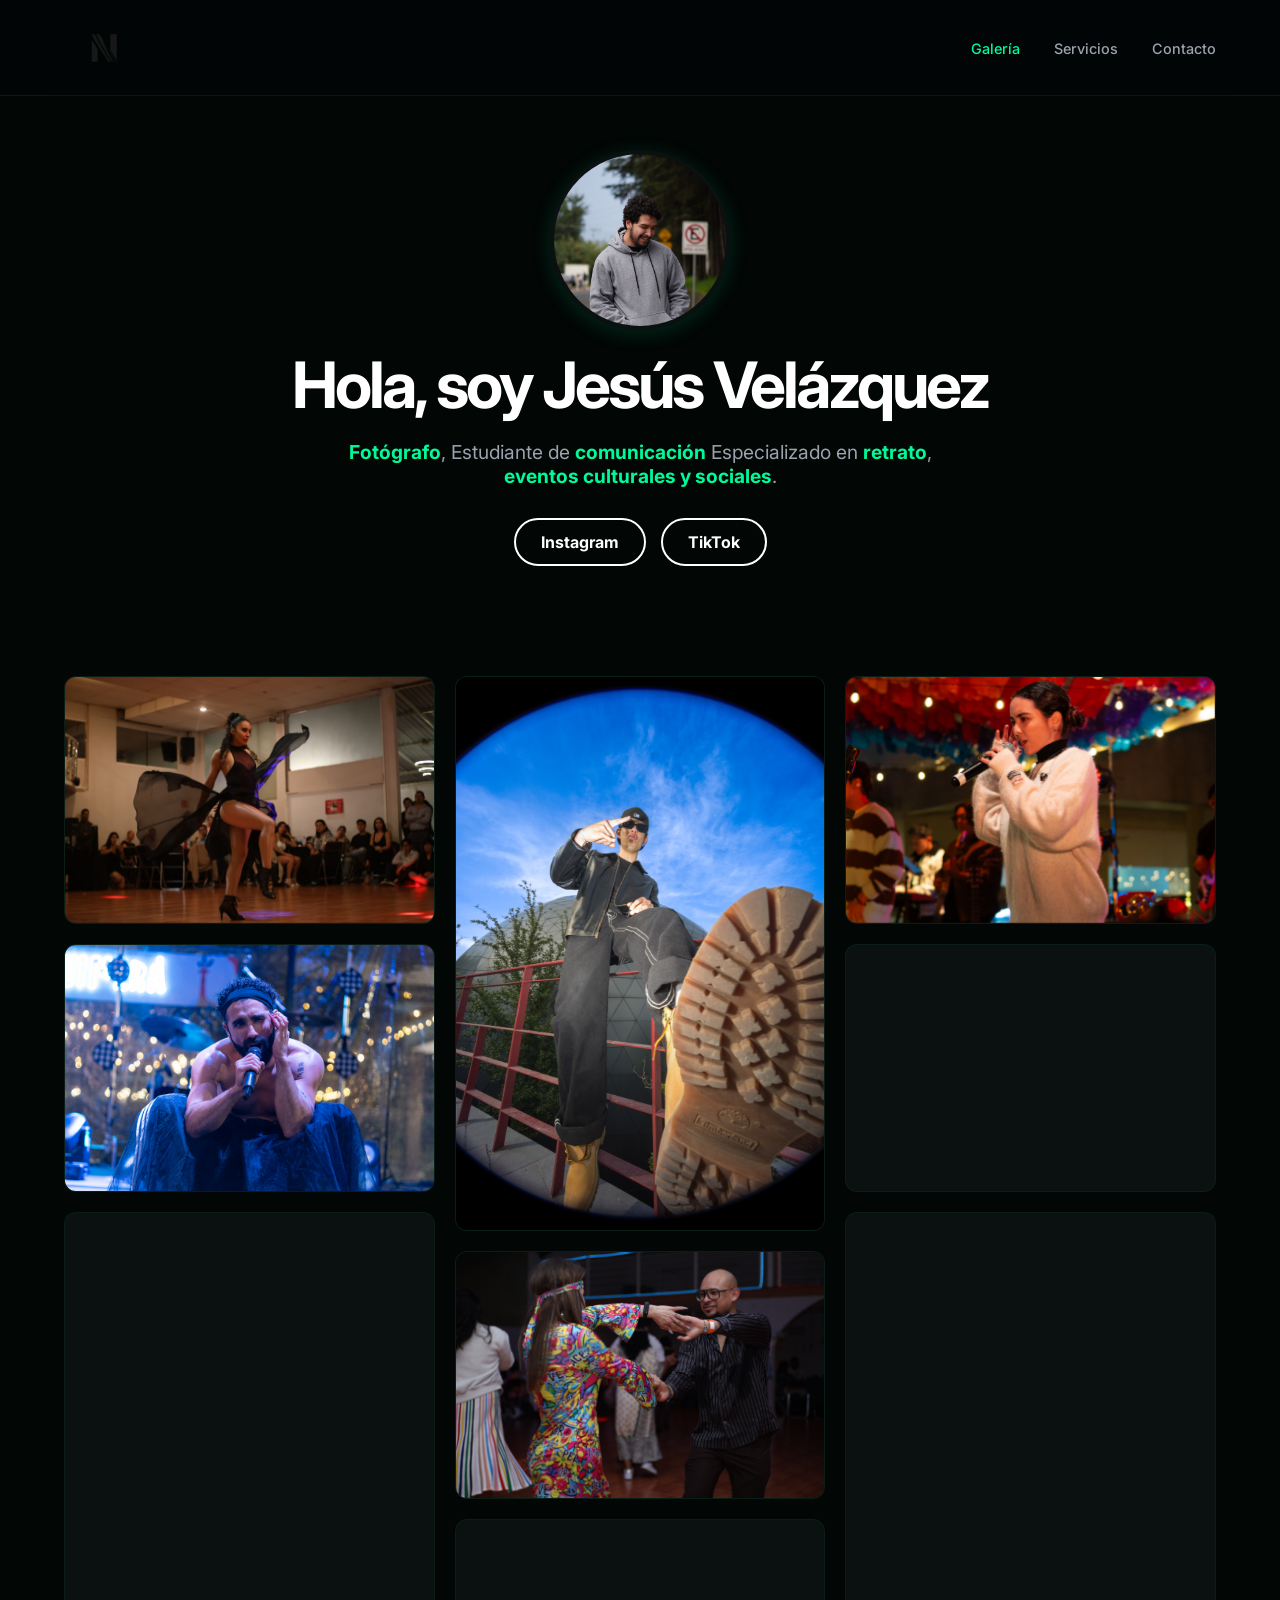
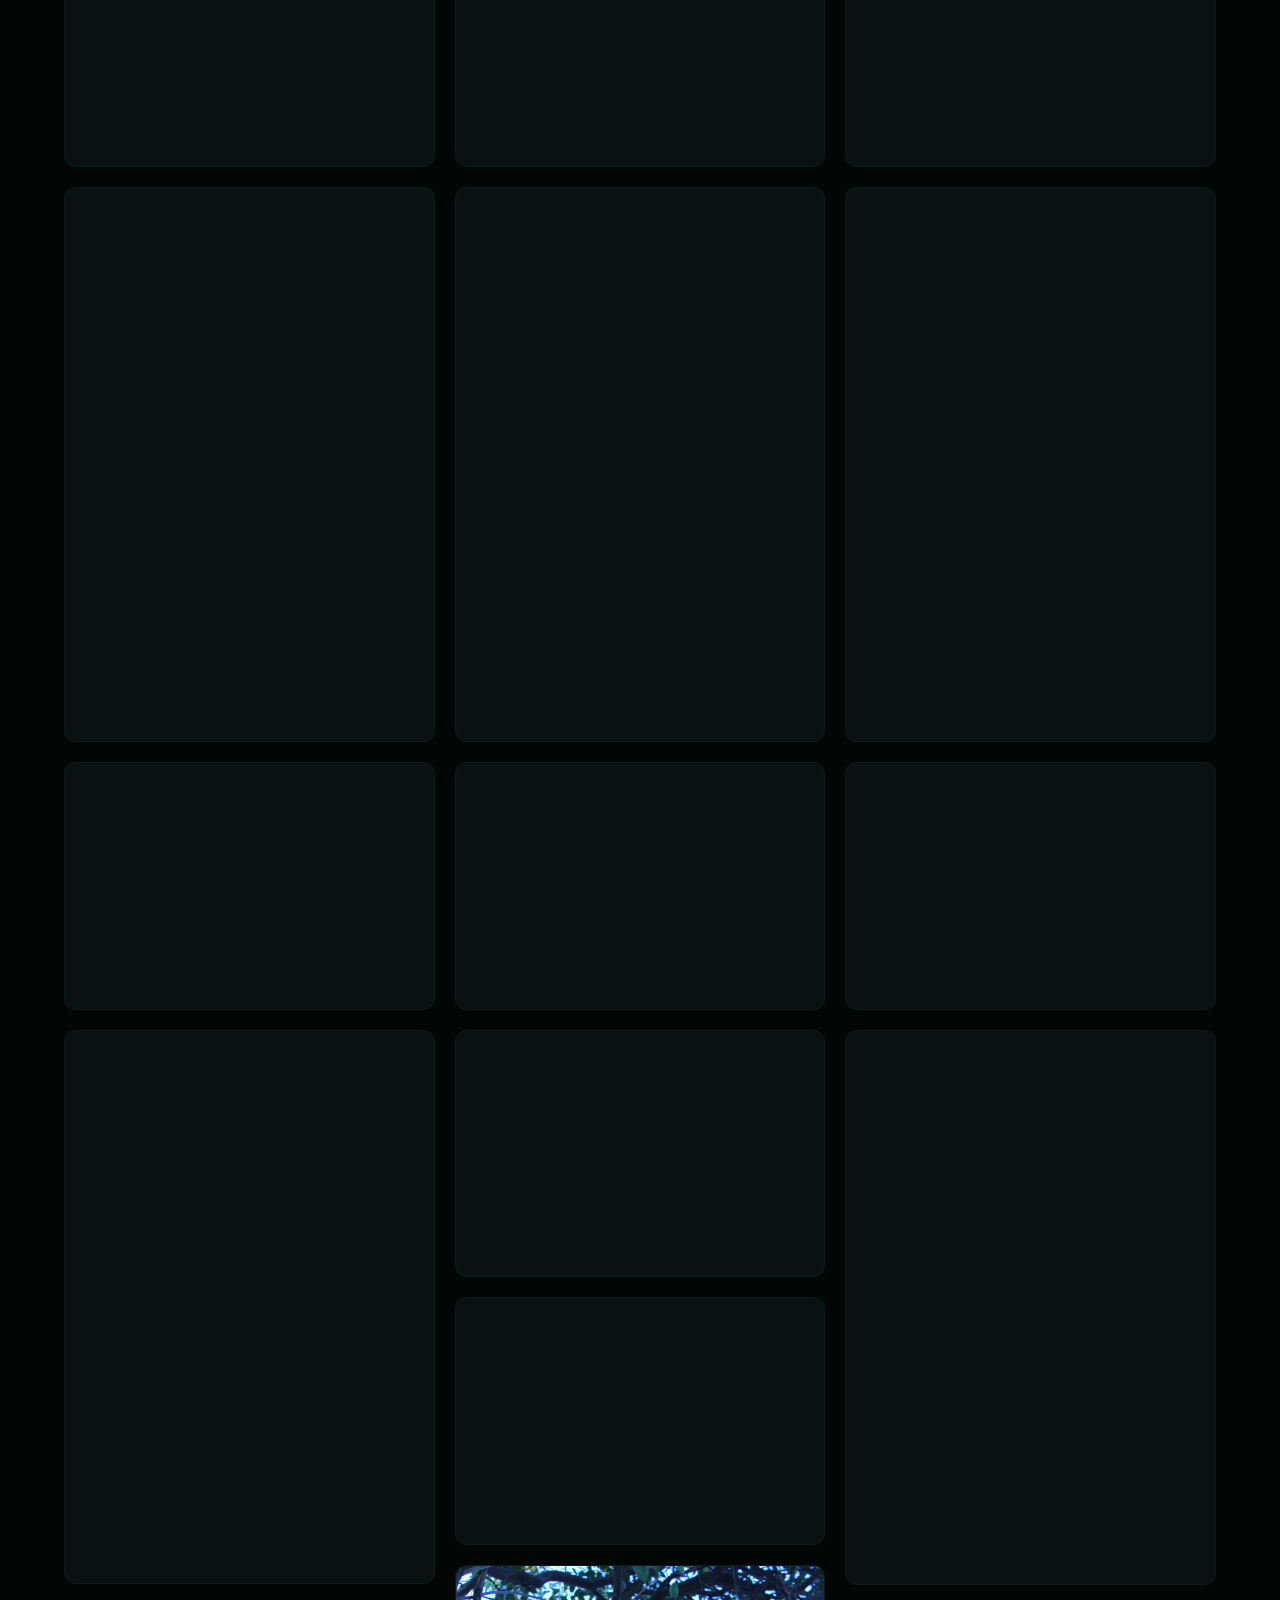
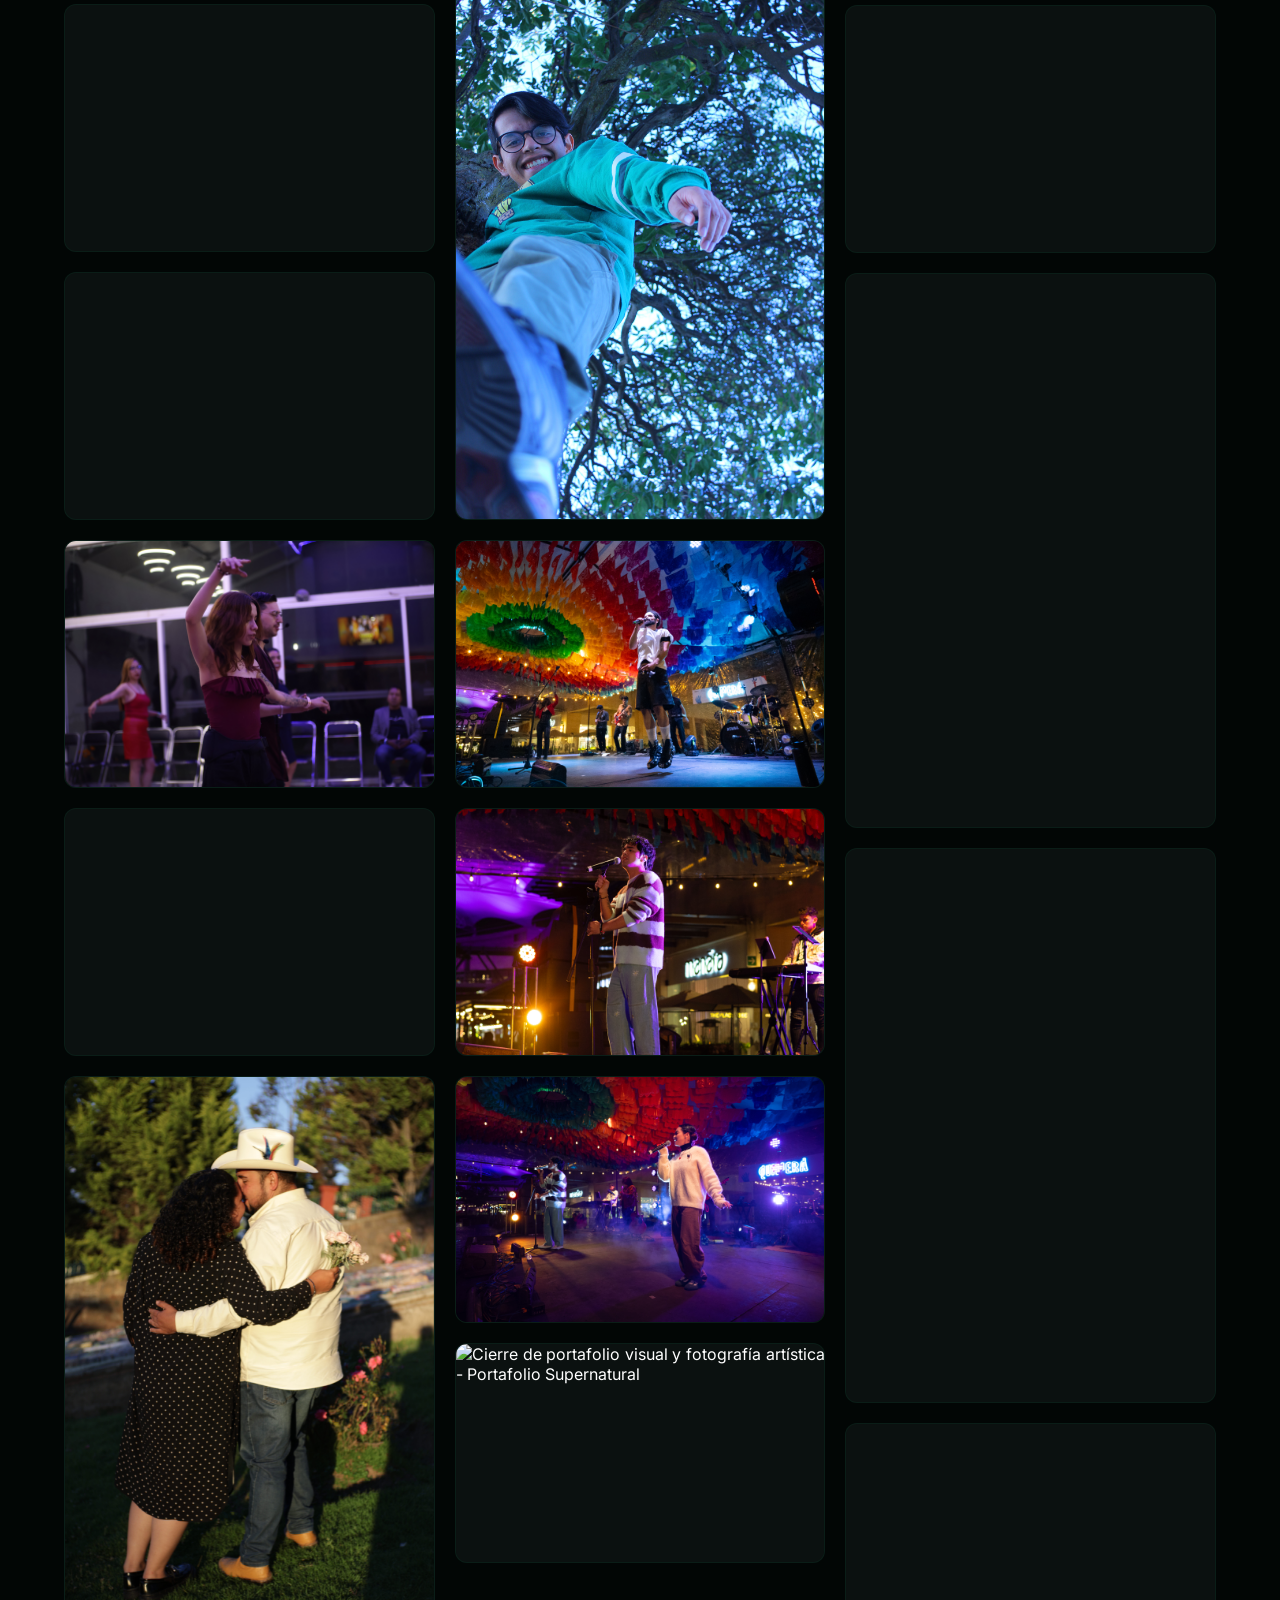
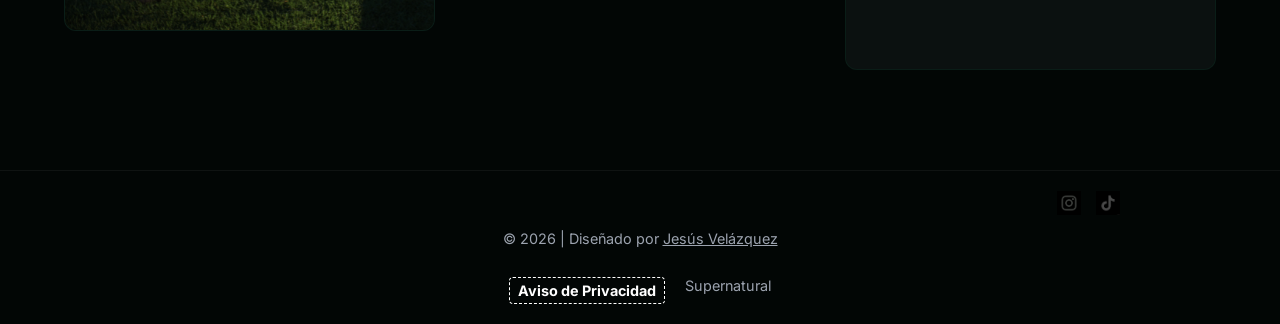
==== commit d86ce82d: "Update index.html" ====
--- a/index.html
+++ b/index.html
@@ -26,7 +26,7 @@
     <section class="hero">
         <img src="imagenes/perfil.jpeg" class="foto-perfil" alt="Jesús Velázquez - Fotógrafo Profesional" width="180" height="180">
         <h1>Hola, soy Jesús Velázquez</h1>
-        <p><strong>Fotógrafo</strong>, Estudiante de <strong>comunicación</strong>, me inspiro en lo que más me gusta y por eso lo disfruto. Especializado en <strong>retrato</strong>, <strong>eventos culturales y sociales</strong>.</p>
+        <p><strong>Fotógrafo</strong>, Estudiante de <strong>comunicación</strong> Especializado en <strong>retrato</strong>, <strong>eventos culturales y sociales</strong>.</p>
         
         <div class="social-tags">
             <a href="https://www.instagram.com/vel_supernatural" target="_blank" class="btn-aspecto">Instagram</a>
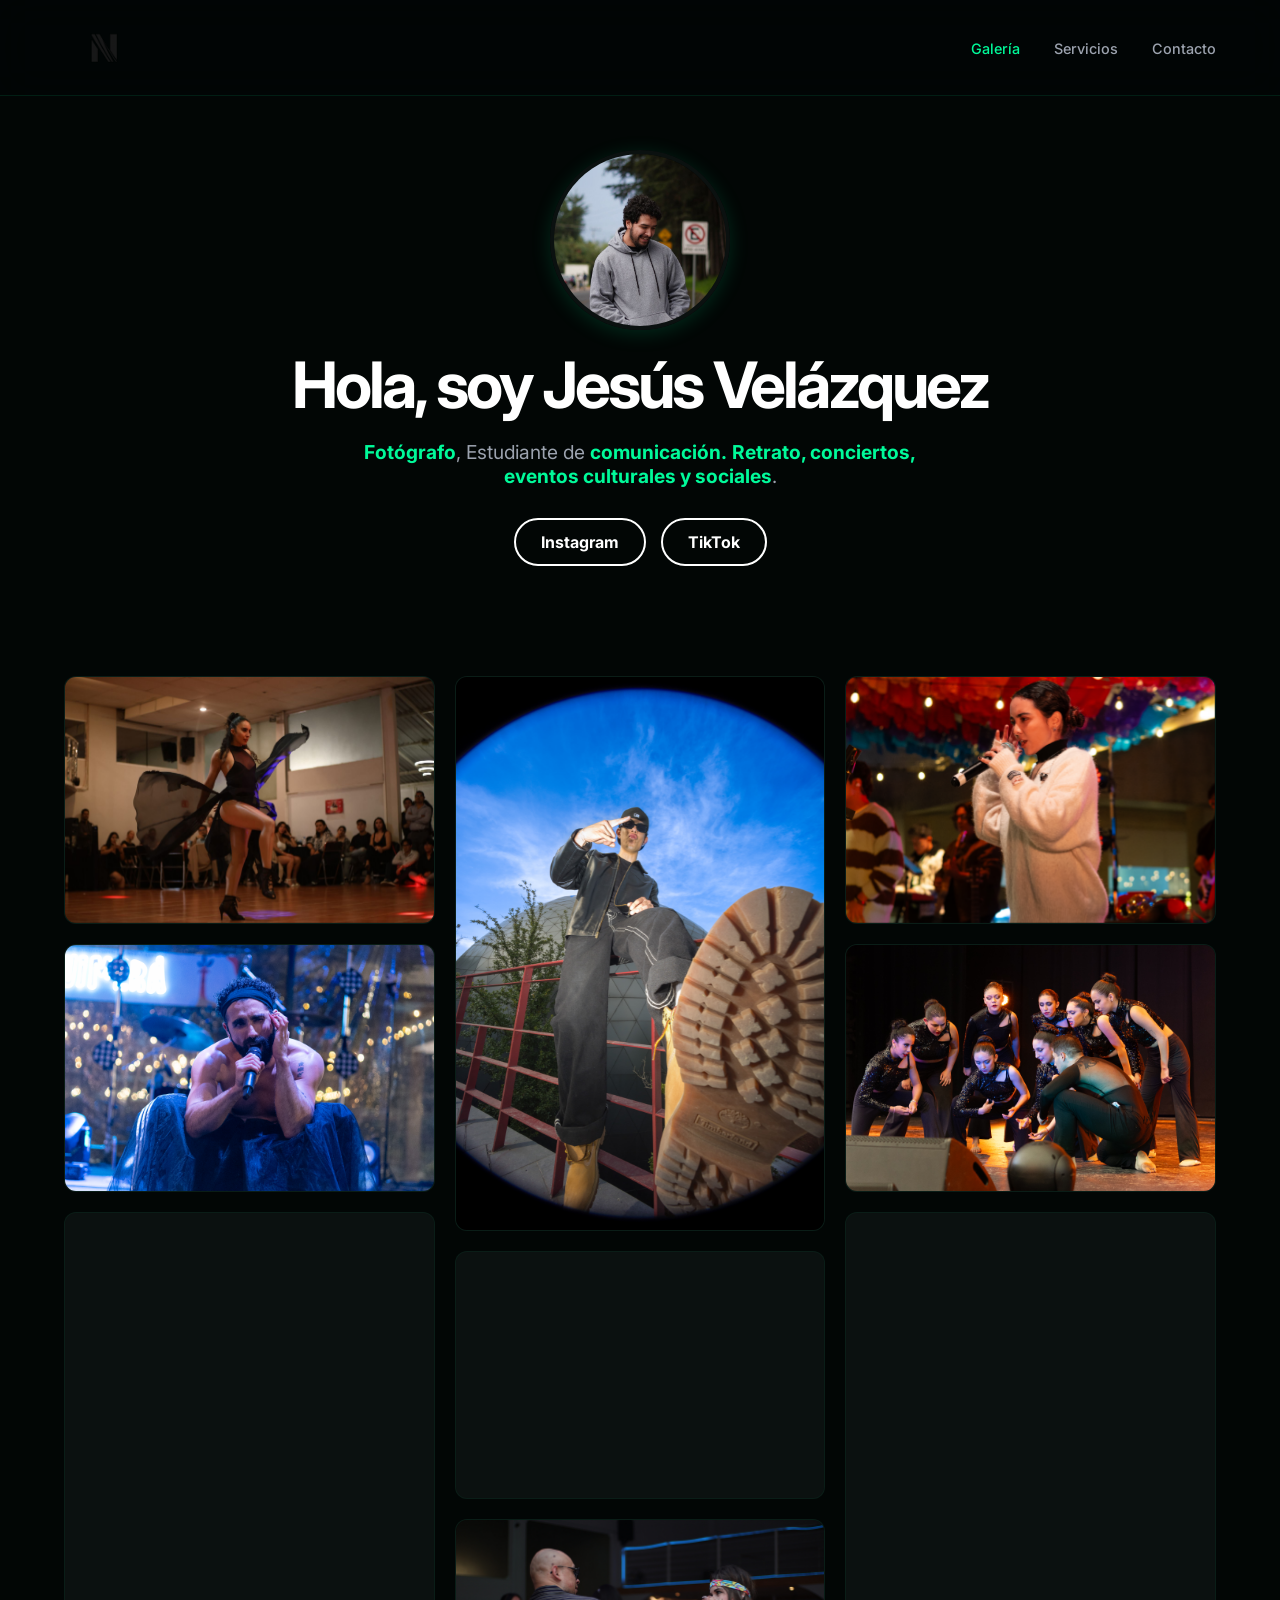
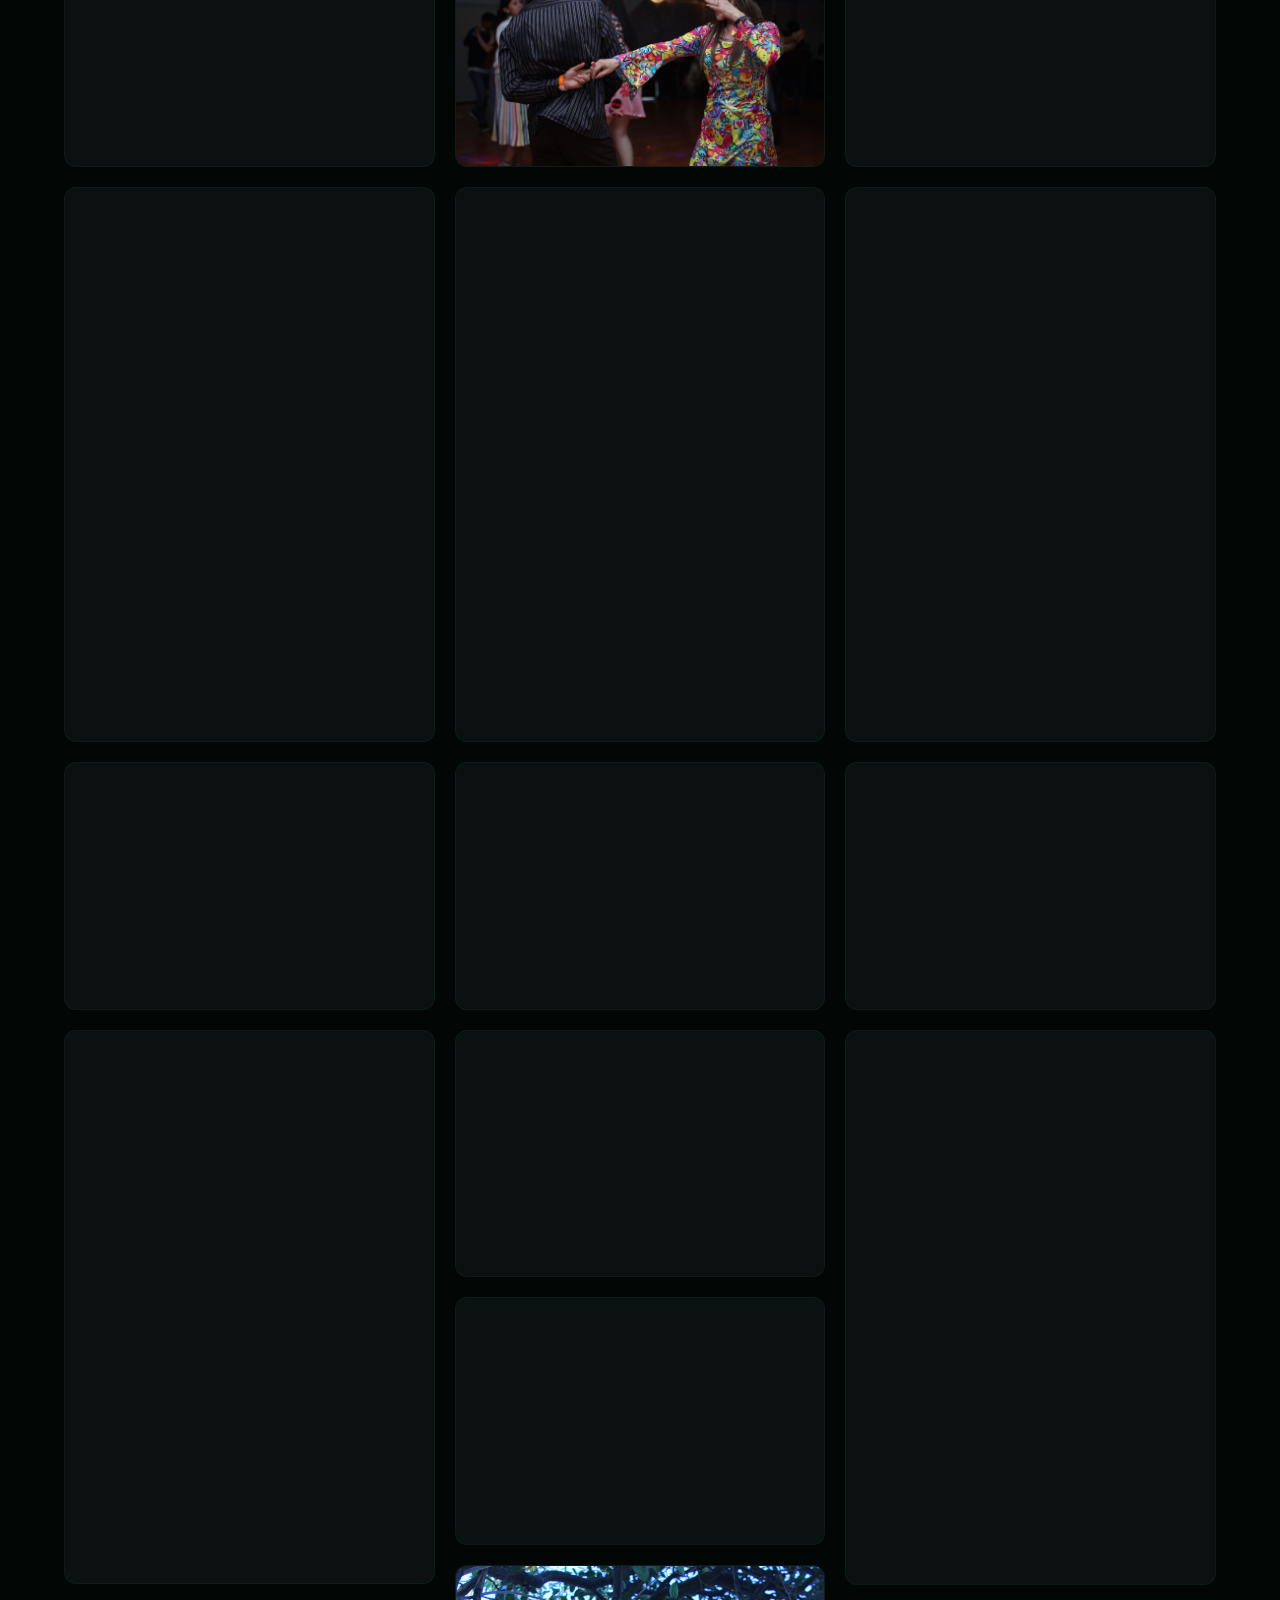
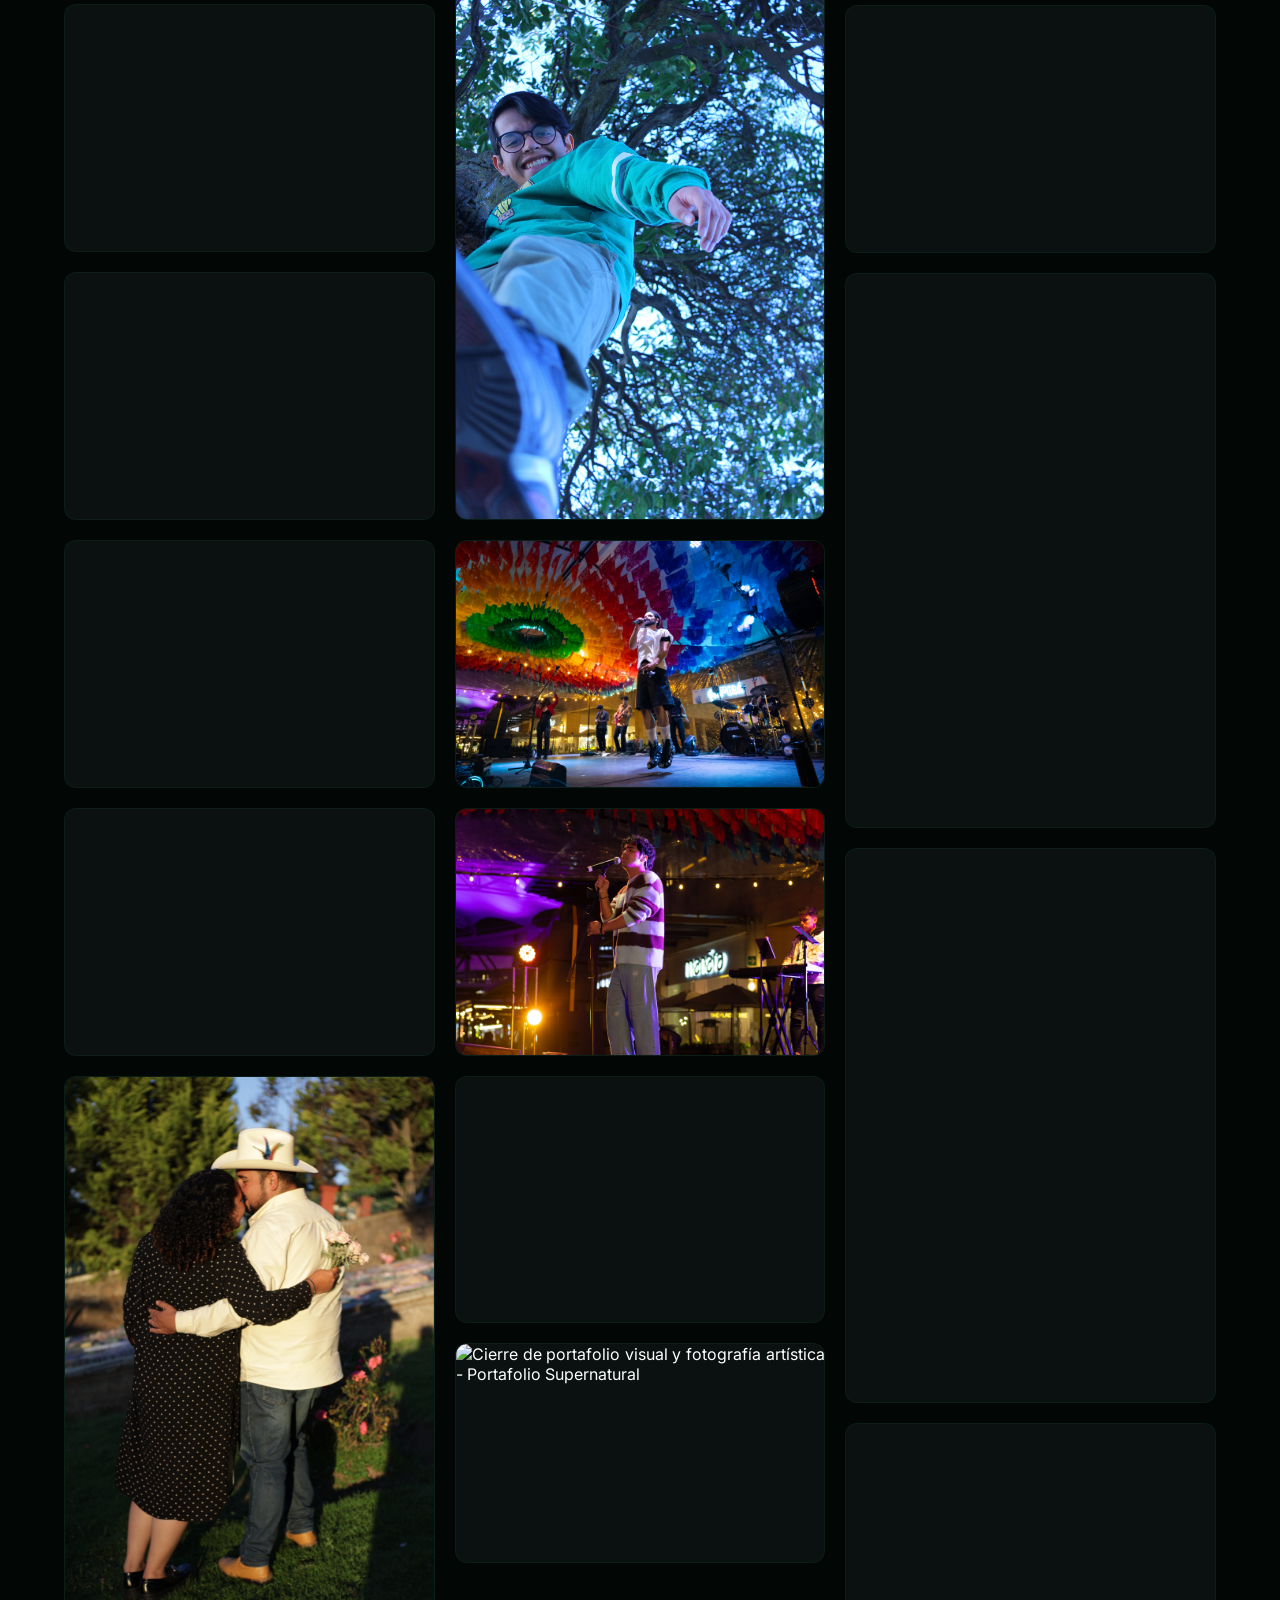
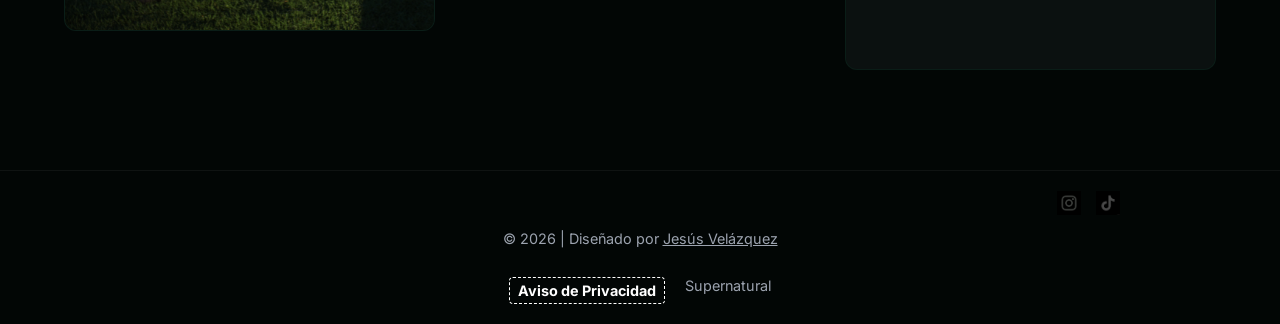
==== commit 82d8e2a5: "Update index.html" ====
--- a/index.html
+++ b/index.html
@@ -26,7 +26,7 @@
     <section class="hero">
         <img src="imagenes/perfil.jpeg" class="foto-perfil" alt="Jesús Velázquez - Fotógrafo Profesional" width="180" height="180">
         <h1>Hola, soy Jesús Velázquez</h1>
-        <p><strong>Fotógrafo</strong>, Estudiante de <strong>comunicación</strong> Especializado en <strong>retrato</strong>, <strong>eventos culturales y sociales</strong>.</p>
+        <p><strong>Fotógrafo</strong>, Estudiante de <strong>comunicación.</strong> <strong>Retrato, conciertos, eventos culturales y sociales</strong>.</p>
         
         <div class="social-tags">
             <a href="https://www.instagram.com/vel_supernatural" target="_blank" class="btn-aspecto">Instagram</a>
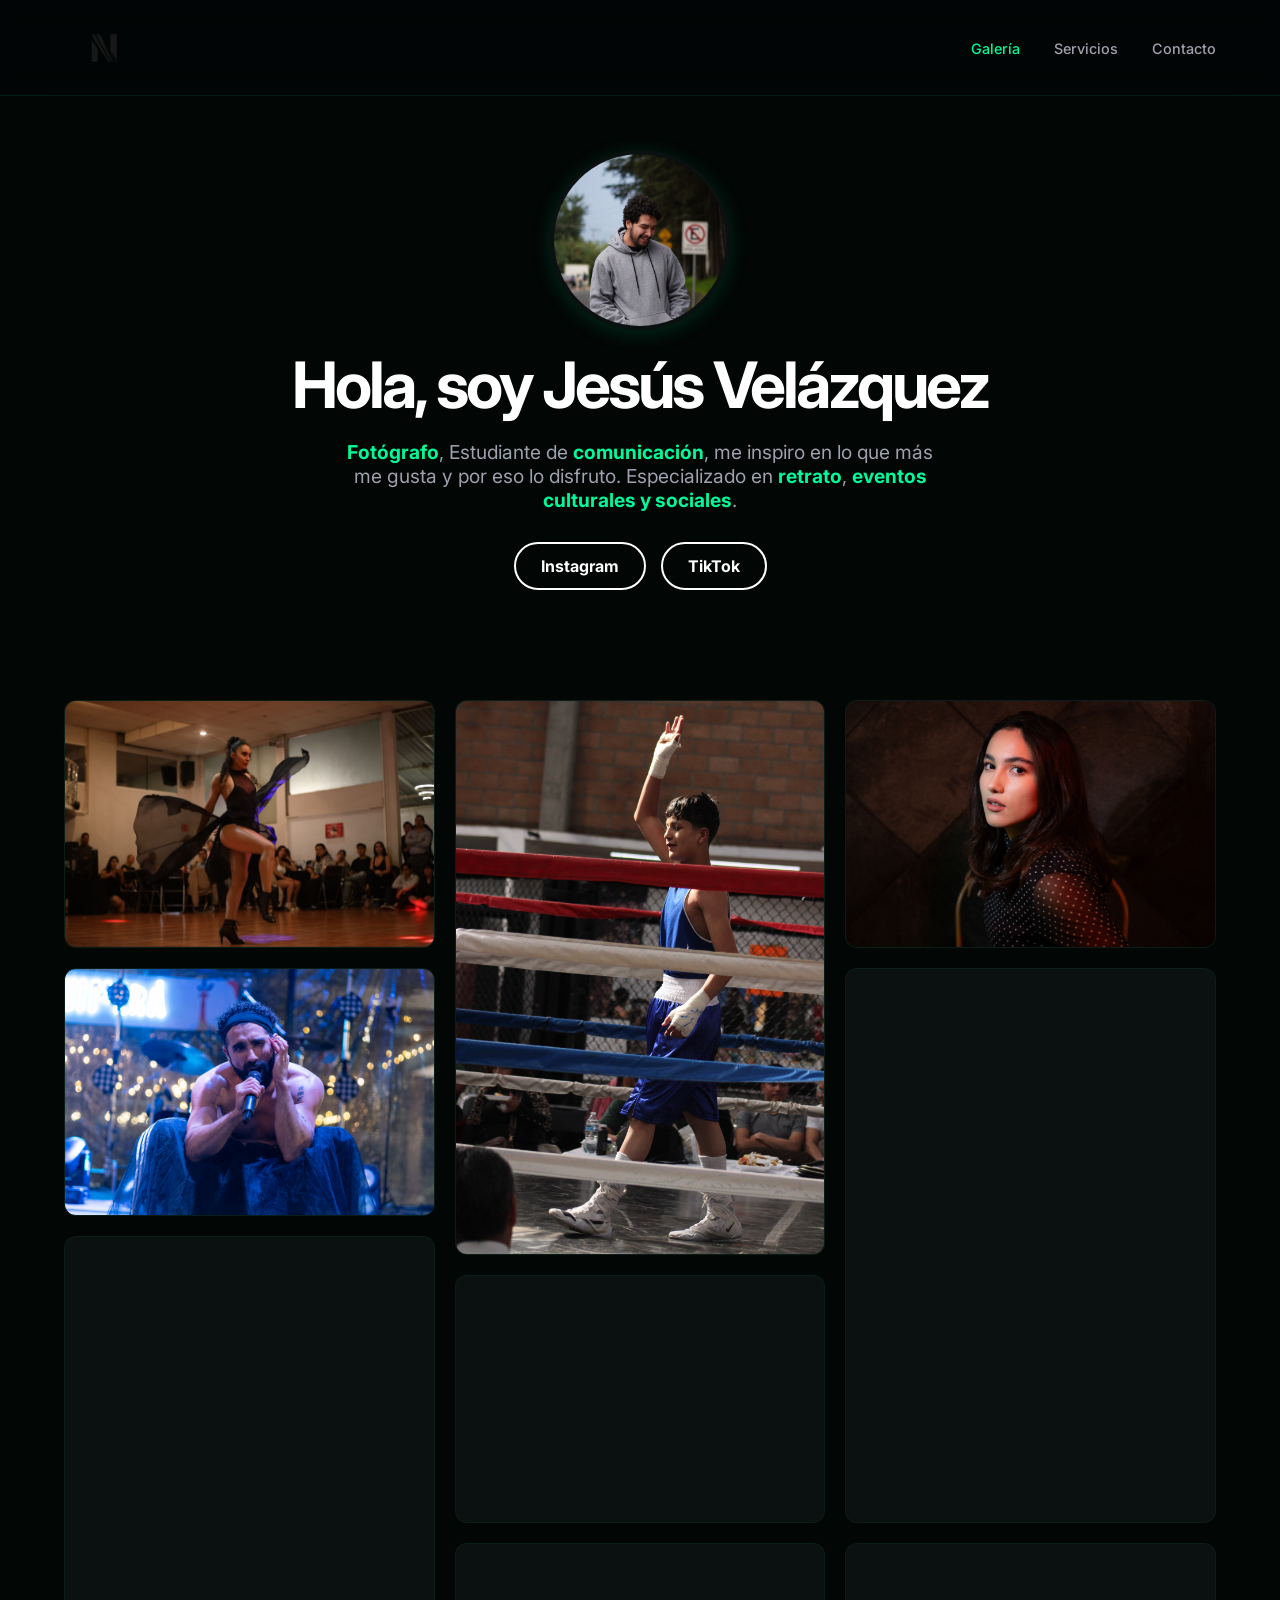
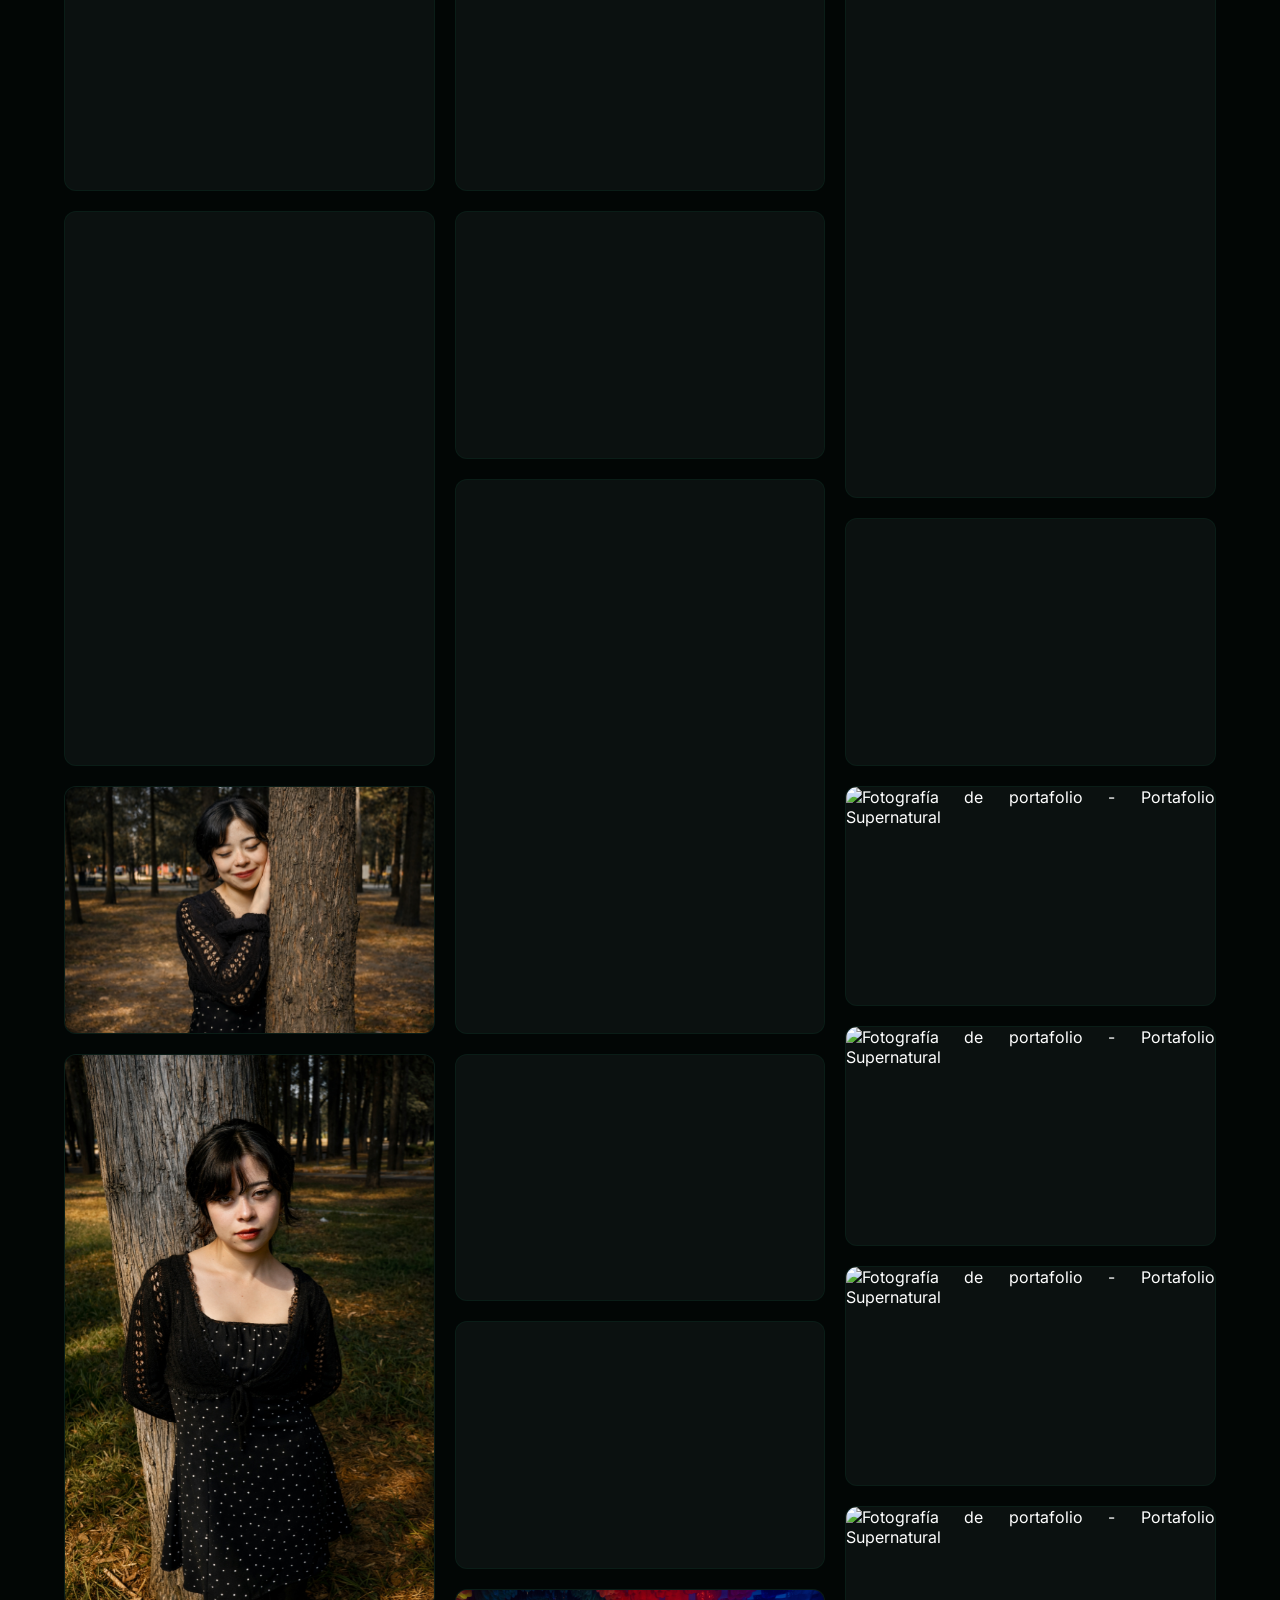
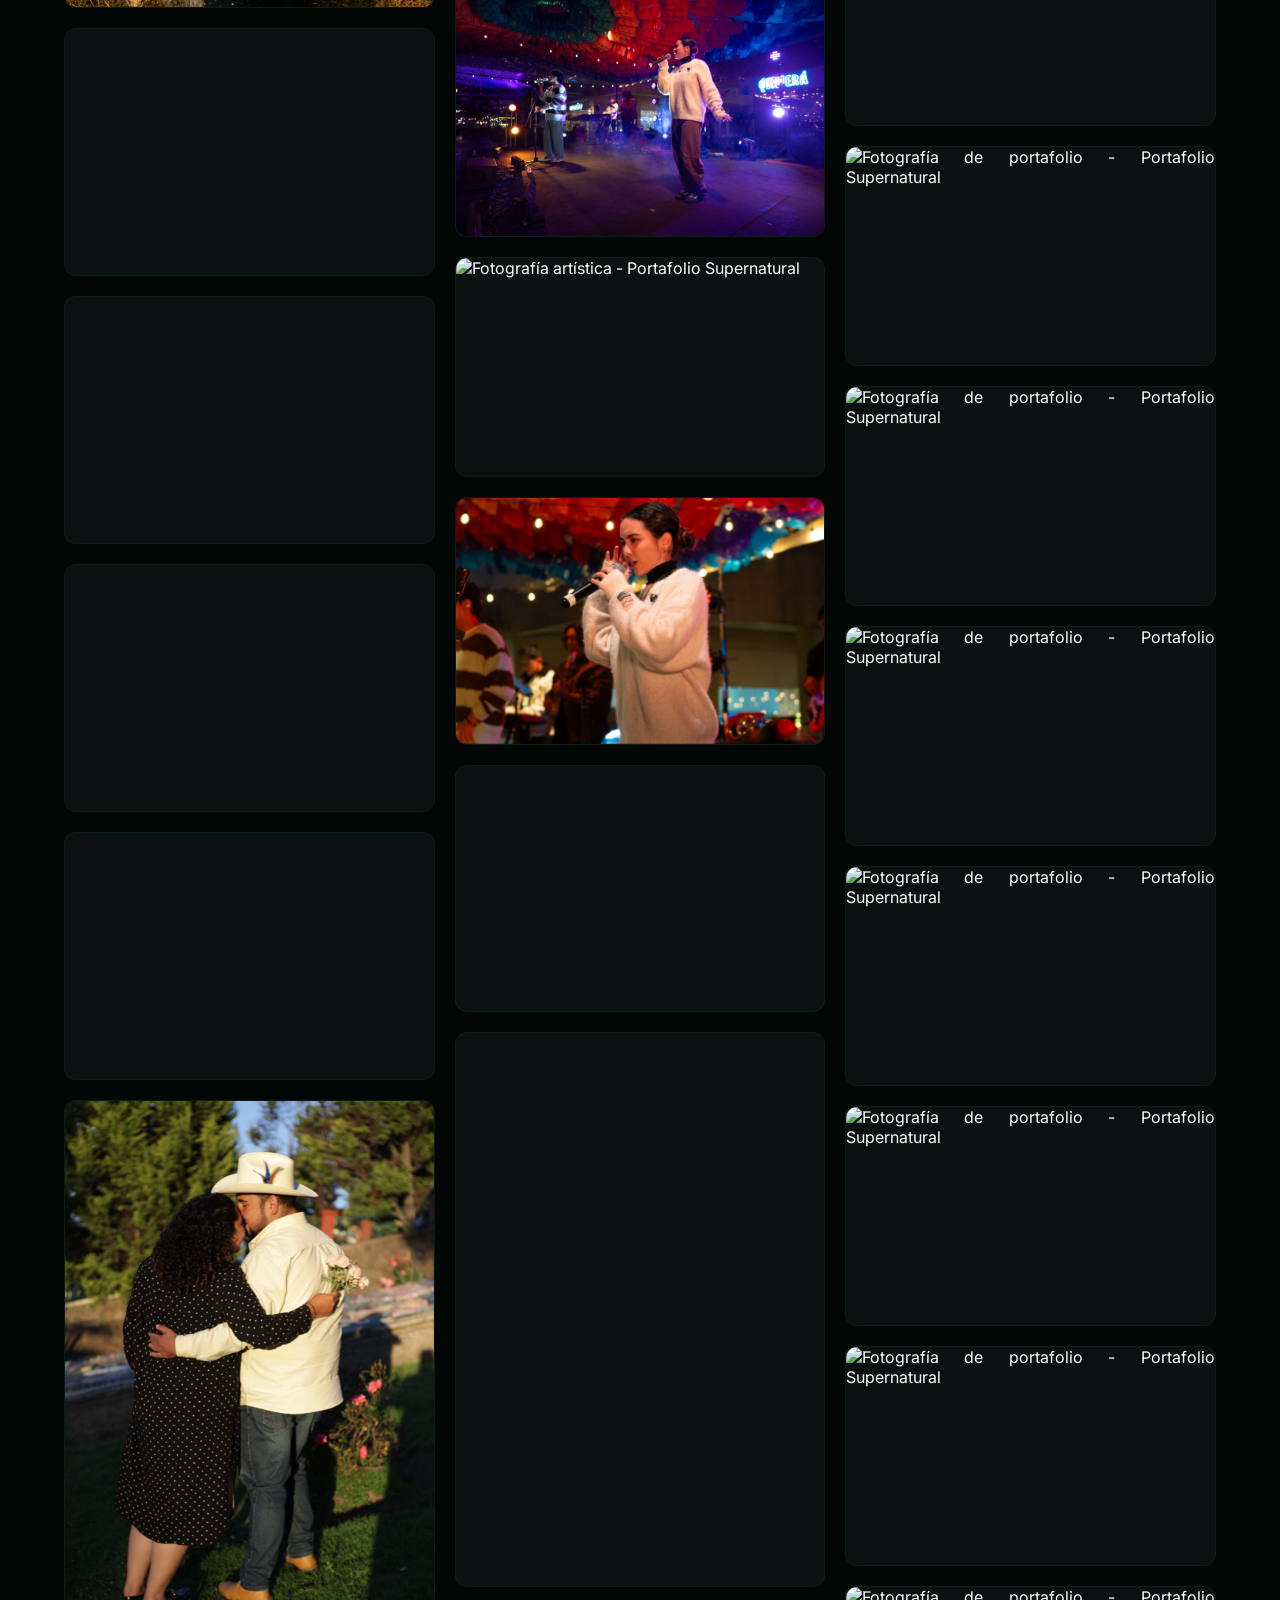
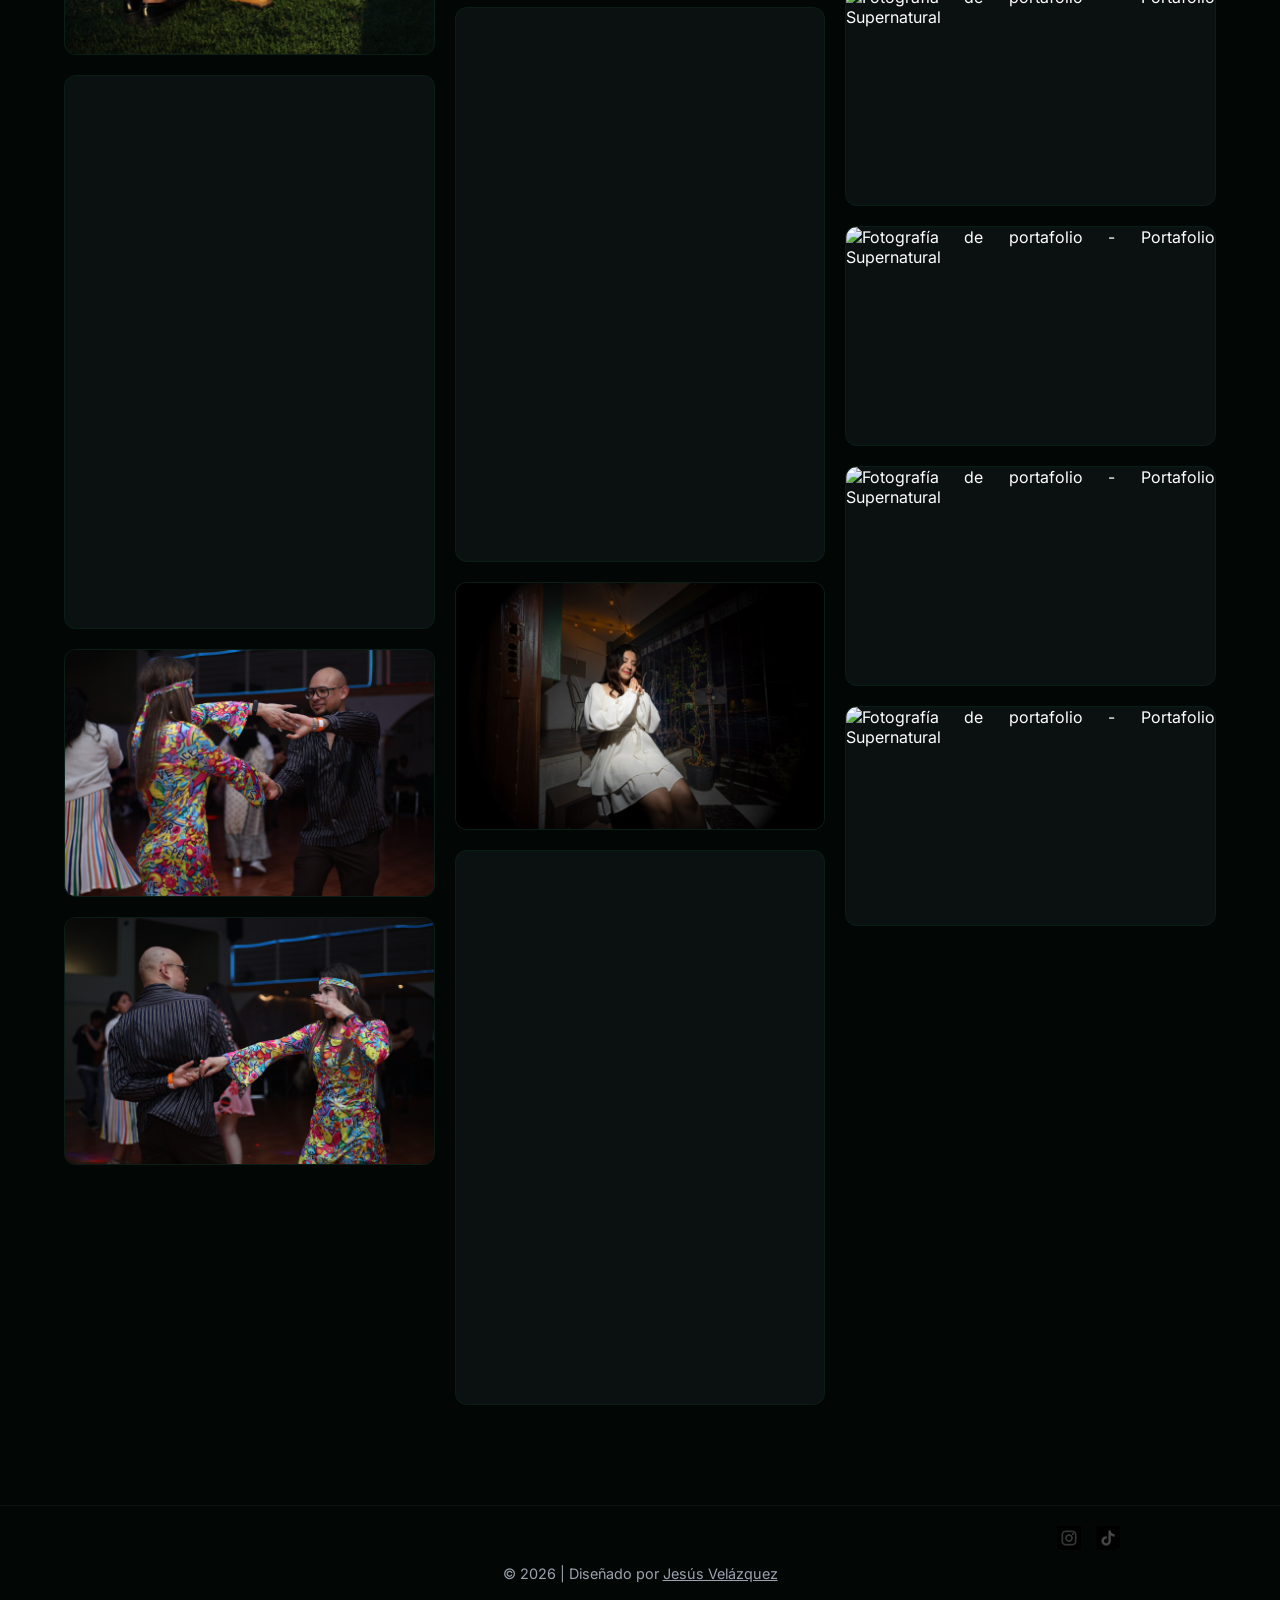
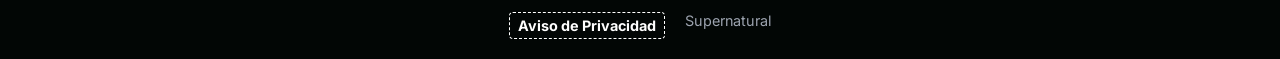
==== commit 030f5412: "Update index.html" ====
--- a/index.html
+++ b/index.html
@@ -26,7 +26,7 @@
     <section class="hero">
         <img src="imagenes/perfil.jpeg" class="foto-perfil" alt="Jesús Velázquez - Fotógrafo Profesional" width="180" height="180">
         <h1>Hola, soy Jesús Velázquez</h1>
-        <p><strong>Fotógrafo</strong>, Estudiante de <strong>comunicación.</strong> <strong>Retrato, conciertos, eventos culturales y sociales</strong>.</p>
+        <p><strong>Fotógrafo</strong>, Estudiante de <strong>comunicación</strong>, me inspiro en lo que más me gusta y por eso lo disfruto. Especializado en <strong>retrato</strong>, <strong>eventos culturales y sociales</strong>.</p>
         
         <div class="social-tags">
             <a href="https://www.instagram.com/vel_supernatural" target="_blank" class="btn-aspecto">Instagram</a>
@@ -53,21 +53,35 @@
         <div class="foto-card"> <img src="imagenes/17.JPG" alt="Retrato casual con iluminación de atardecer - Portafolio Supernatural" loading="lazy" decoding="async" fetchpriority="low"> </div>
         <div class="foto-card"> <img src="imagenes/18.jpeg" alt="Composición geométrica y encuadre fotográfico - Portafolio Supernatural" loading="lazy" decoding="async" fetchpriority="low"> </div>
         <div class="foto-card"> <img src="imagenes/22.jpeg" alt="Composición geométrica y encuadre fotográfico - Portafolio Supernatural" loading="lazy" decoding="async" fetchpriority="low"> </div>
-        <div class="foto-card"> <img src="imagenes/23.JPG" alt="Cierre de portafolio visual y fotografía artística - Portafolio Supernatural" loading="lazy" decoding="async" fetchpriority="low"> </div>
-        <div class="foto-card"> <img src="imagenes/24.jpeg" alt="Cierre de portafolio visual y fotografía artística - Portafolio Supernatural" loading="lazy" decoding="async" fetchpriority="low"> </div>
-        <div class="foto-card"> <img src="imagenes/25.jpeg" alt="Cierre de portafolio visual y fotografía artística - Portafolio Supernatural" loading="lazy" decoding="async" fetchpriority="low"> </div>
-        <div class="foto-card"> <img src="imagenes/26.jpeg" alt="Cierre de portafolio visual y fotografía artística - Portafolio Supernatural" loading="lazy" decoding="async" fetchpriority="low"> </div>
-        <div class="foto-card"> <img src="imagenes/27.jpeg" alt="Cierre de portafolio visual y fotografía artística - Portafolio Supernatural" loading="lazy" decoding="async" fetchpriority="low"> </div>
-        <div class="foto-card"> <img src="imagenes/28.jpeg" alt="Cierre de portafolio visual y fotografía artística - Portafolio Supernatural" loading="lazy" decoding="async" fetchpriority="low"> </div>
-        <div class="foto-card"> <img src="imagenes/29.jpeg" alt="Cierre de portafolio visual y fotografía artística - Portafolio Supernatural" loading="lazy" decoding="async" fetchpriority="low"> </div>
-        <div class="foto-card"> <img src="imagenes/30.jpeg" alt="Cierre de portafolio visual y fotografía artística - Portafolio Supernatural" loading="lazy" decoding="async" fetchpriority="low"> </div>
-        <div class="foto-card"> <img src="imagenes/31.jpeg" alt="Cierre de portafolio visual y fotografía artística - Portafolio Supernatural" loading="lazy" decoding="async" fetchpriority="low"> </div>
-        <div class="foto-card"> <img src="imagenes/32.jpeg" alt="Cierre de portafolio visual y fotografía artística - Portafolio Supernatural" loading="lazy" decoding="async" fetchpriority="low"> </div>
-        <div class="foto-card"> <img src="imagenes/33.jpeg" alt="Cierre de portafolio visual y fotografía artística - Portafolio Supernatural" loading="lazy" decoding="async" fetchpriority="low"> </div>
-        <div class="foto-card"> <img src="imagenes/34.jpeg" alt="Cierre de portafolio visual y fotografía artística - Portafolio Supernatural" loading="lazy" decoding="async" fetchpriority="low"> </div>
-        <div class="foto-card"> <img src="imagenes/35.jpeg" alt="Cierre de portafolio visual y fotografía artística - Portafolio Supernatural" loading="lazy" decoding="async" fetchpriority="low"> </div>
-        <div class="foto-card"> <img src="imagenes/36.jpeg" alt="Cierre de portafolio visual y fotografía artística - Portafolio Supernatural" loading="lazy" decoding="async" fetchpriority="low"> </div>
-        <div class="foto-card"> <img src="imagenes/37.jpeg" alt="Cierre de portafolio visual y fotografía artística - Portafolio Supernatural" loading="lazy" decoding="async" fetchpriority="low"> </div>
+        <div class="foto-card"> <img src="imagenes/23.JPG" alt="Fotografía artística - Portafolio Supernatural" loading="lazy" decoding="async" fetchpriority="low"> </div>
+        <div class="foto-card"> <img src="imagenes/24.jpeg" alt="Fotografía artística - Portafolio Supernatural" loading="lazy" decoding="async" fetchpriority="low"> </div>
+        <div class="foto-card"> <img src="imagenes/25.jpeg" alt="Fotografía artística - Portafolio Supernatural" loading="lazy" decoding="async" fetchpriority="low"> </div>
+        <div class="foto-card"> <img src="imagenes/26.jpeg" alt="Fotografía artística - Portafolio Supernatural" loading="lazy" decoding="async" fetchpriority="low"> </div>
+        <div class="foto-card"> <img src="imagenes/27.jpeg" alt="Fotografía artística - Portafolio Supernatural" loading="lazy" decoding="async" fetchpriority="low"> </div>
+        <div class="foto-card"> <img src="imagenes/28.jpeg" alt="Fotografía artística - Portafolio Supernatural" loading="lazy" decoding="async" fetchpriority="low"> </div>
+        <div class="foto-card"> <img src="imagenes/29.jpeg" alt="Fotografía artística - Portafolio Supernatural" loading="lazy" decoding="async" fetchpriority="low"> </div>
+        <div class="foto-card"> <img src="imagenes/30.jpeg" alt="Fotografía artística - Portafolio Supernatural" loading="lazy" decoding="async" fetchpriority="low"> </div>
+        <div class="foto-card"> <img src="imagenes/31.jpeg" alt="Fotografía artística - Portafolio Supernatural" loading="lazy" decoding="async" fetchpriority="low"> </div>
+        <div class="foto-card"> <img src="imagenes/32.jpeg" alt="Fotografía artística - Portafolio Supernatural" loading="lazy" decoding="async" fetchpriority="low"> </div>
+        <div class="foto-card"> <img src="imagenes/33.jpeg" alt="Fotografía artística - Portafolio Supernatural" loading="lazy" decoding="async" fetchpriority="low"> </div>
+        <div class="foto-card"> <img src="imagenes/34.jpeg" alt="Fotografía artística - Portafolio Supernatural" loading="lazy" decoding="async" fetchpriority="low"> </div>
+        <div class="foto-card"> <img src="imagenes/35.jpeg" alt="Fotografía artística - Portafolio Supernatural" loading="lazy" decoding="async" fetchpriority="low"> </div>
+        <div class="foto-card"> <img src="imagenes/36.jpeg" alt="Fotografía artística - Portafolio Supernatural" loading="lazy" decoding="async" fetchpriority="low"> </div>
+        <div class="foto-card"> <img src="imagenes/37.jpeg" alt="Fotografía artística - Portafolio Supernatural" loading="lazy" decoding="async" fetchpriority="low"> </div>
+        <div class="foto-card"> <img src="imagenes/38.jpeg" alt="Fotografía de portafolio - Portafolio Supernatural" loading="lazy" decoding="async" fetchpriority="low"> </div>
+        <div class="foto-card"> <img src="imagenes/39.jpeg" alt="Fotografía de portafolio - Portafolio Supernatural" loading="lazy" decoding="async" fetchpriority="low"> </div>
+        <div class="foto-card"> <img src="imagenes/40.jpeg" alt="Fotografía de portafolio - Portafolio Supernatural" loading="lazy" decoding="async" fetchpriority="low"> </div>
+        <div class="foto-card"> <img src="imagenes/41.jpeg" alt="Fotografía de portafolio - Portafolio Supernatural" loading="lazy" decoding="async" fetchpriority="low"> </div>
+        <div class="foto-card"> <img src="imagenes/42.jpeg" alt="Fotografía de portafolio - Portafolio Supernatural" loading="lazy" decoding="async" fetchpriority="low"> </div>
+        <div class="foto-card"> <img src="imagenes/43.jpeg" alt="Fotografía de portafolio - Portafolio Supernatural" loading="lazy" decoding="async" fetchpriority="low"> </div>
+        <div class="foto-card"> <img src="imagenes/44.jpeg" alt="Fotografía de portafolio - Portafolio Supernatural" loading="lazy" decoding="async" fetchpriority="low"> </div>
+        <div class="foto-card"> <img src="imagenes/45.jpeg" alt="Fotografía de portafolio - Portafolio Supernatural" loading="lazy" decoding="async" fetchpriority="low"> </div>
+        <div class="foto-card"> <img src="imagenes/46.jpeg" alt="Fotografía de portafolio - Portafolio Supernatural" loading="lazy" decoding="async" fetchpriority="low"> </div>
+        <div class="foto-card"> <img src="imagenes/47.jpeg" alt="Fotografía de portafolio - Portafolio Supernatural" loading="lazy" decoding="async" fetchpriority="low"> </div>
+        <div class="foto-card"> <img src="imagenes/48.jpeg" alt="Fotografía de portafolio - Portafolio Supernatural" loading="lazy" decoding="async" fetchpriority="low"> </div>
+        <div class="foto-card"> <img src="imagenes/49.jpeg" alt="Fotografía de portafolio - Portafolio Supernatural" loading="lazy" decoding="async" fetchpriority="low"> </div>
+        <div class="foto-card"> <img src="imagenes/50.jpeg" alt="Fotografía de portafolio - Portafolio Supernatural" loading="lazy" decoding="async" fetchpriority="low"> </div>
+        <div class="foto-card"> <img src="imagenes/51.jpeg" alt="Fotografía de portafolio - Portafolio Supernatural" loading="lazy" decoding="async" fetchpriority="low"> </div>
     </main>
 
     <footer style="display: flex; flex-direction: column; gap: 15px; padding: 20px 0;">
@@ -91,3 +105,6 @@
 </body>
 </html>
 
+</body>
+</html>
+
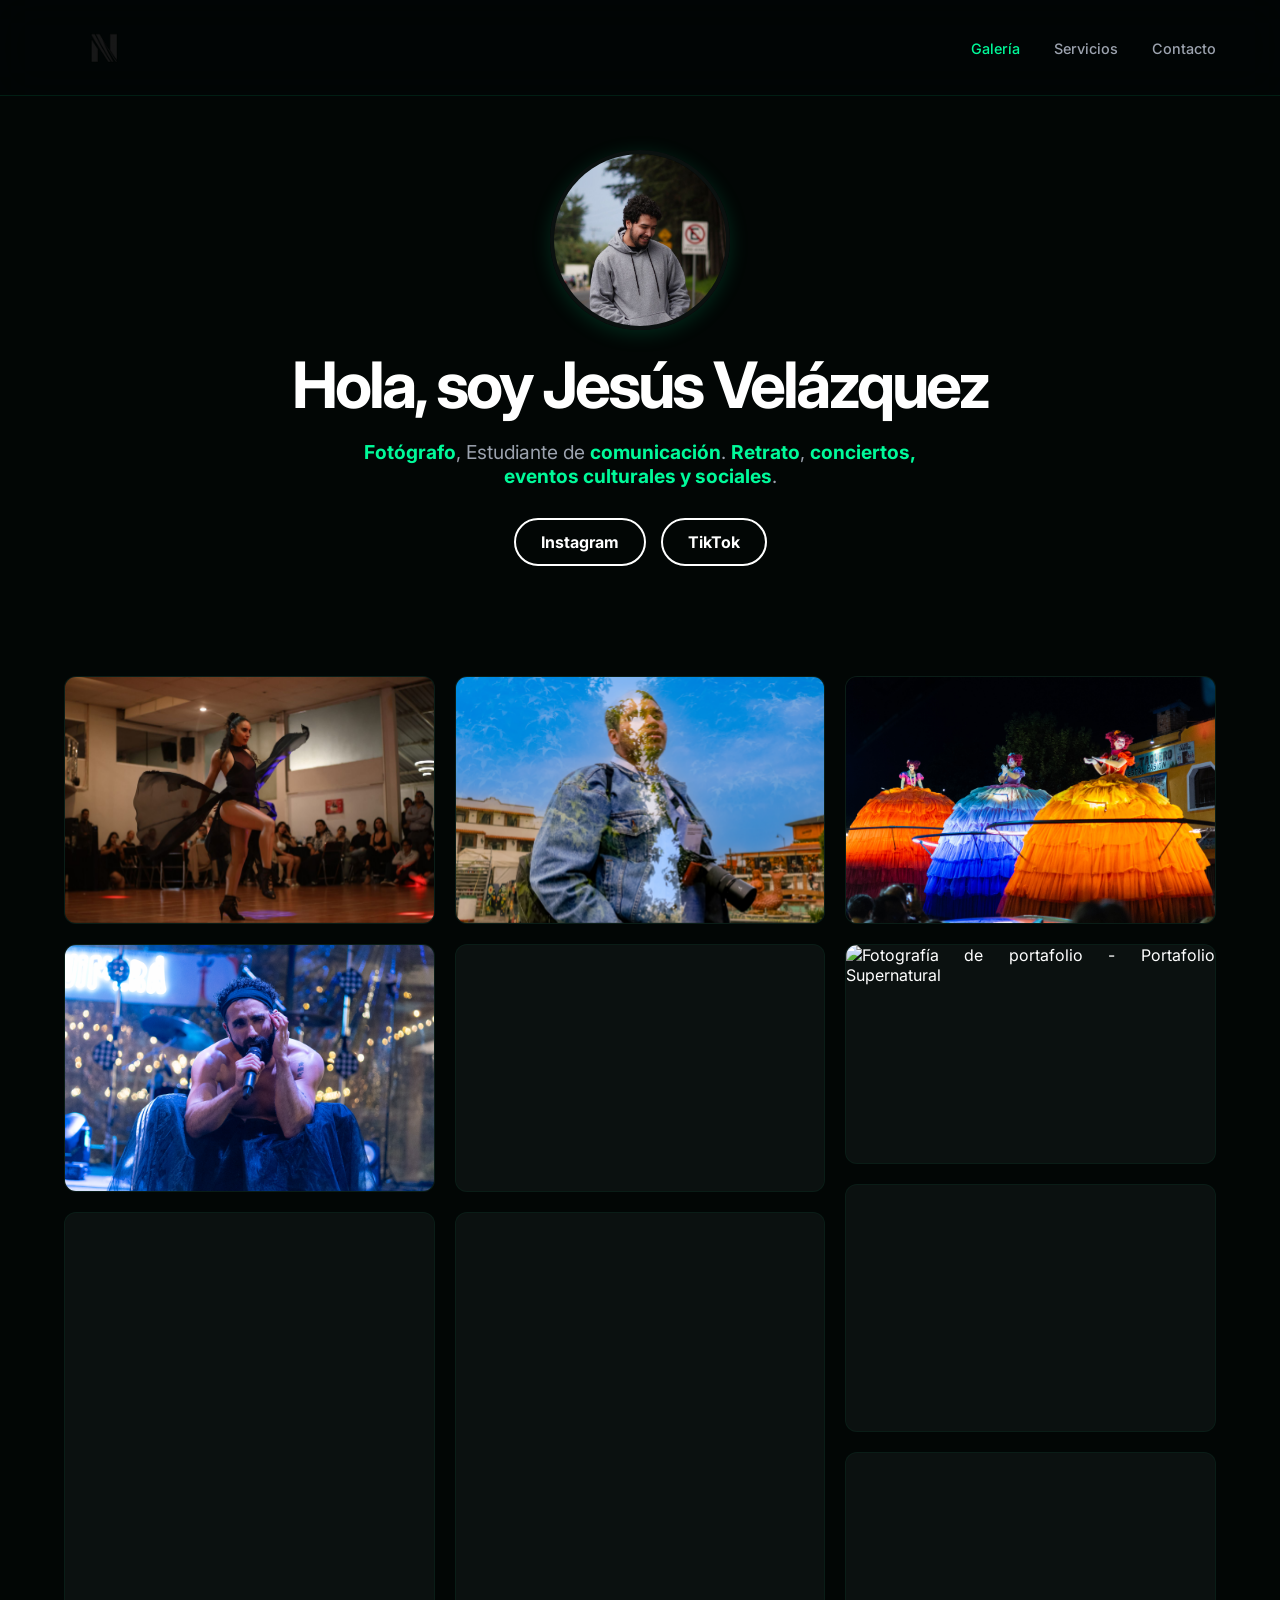
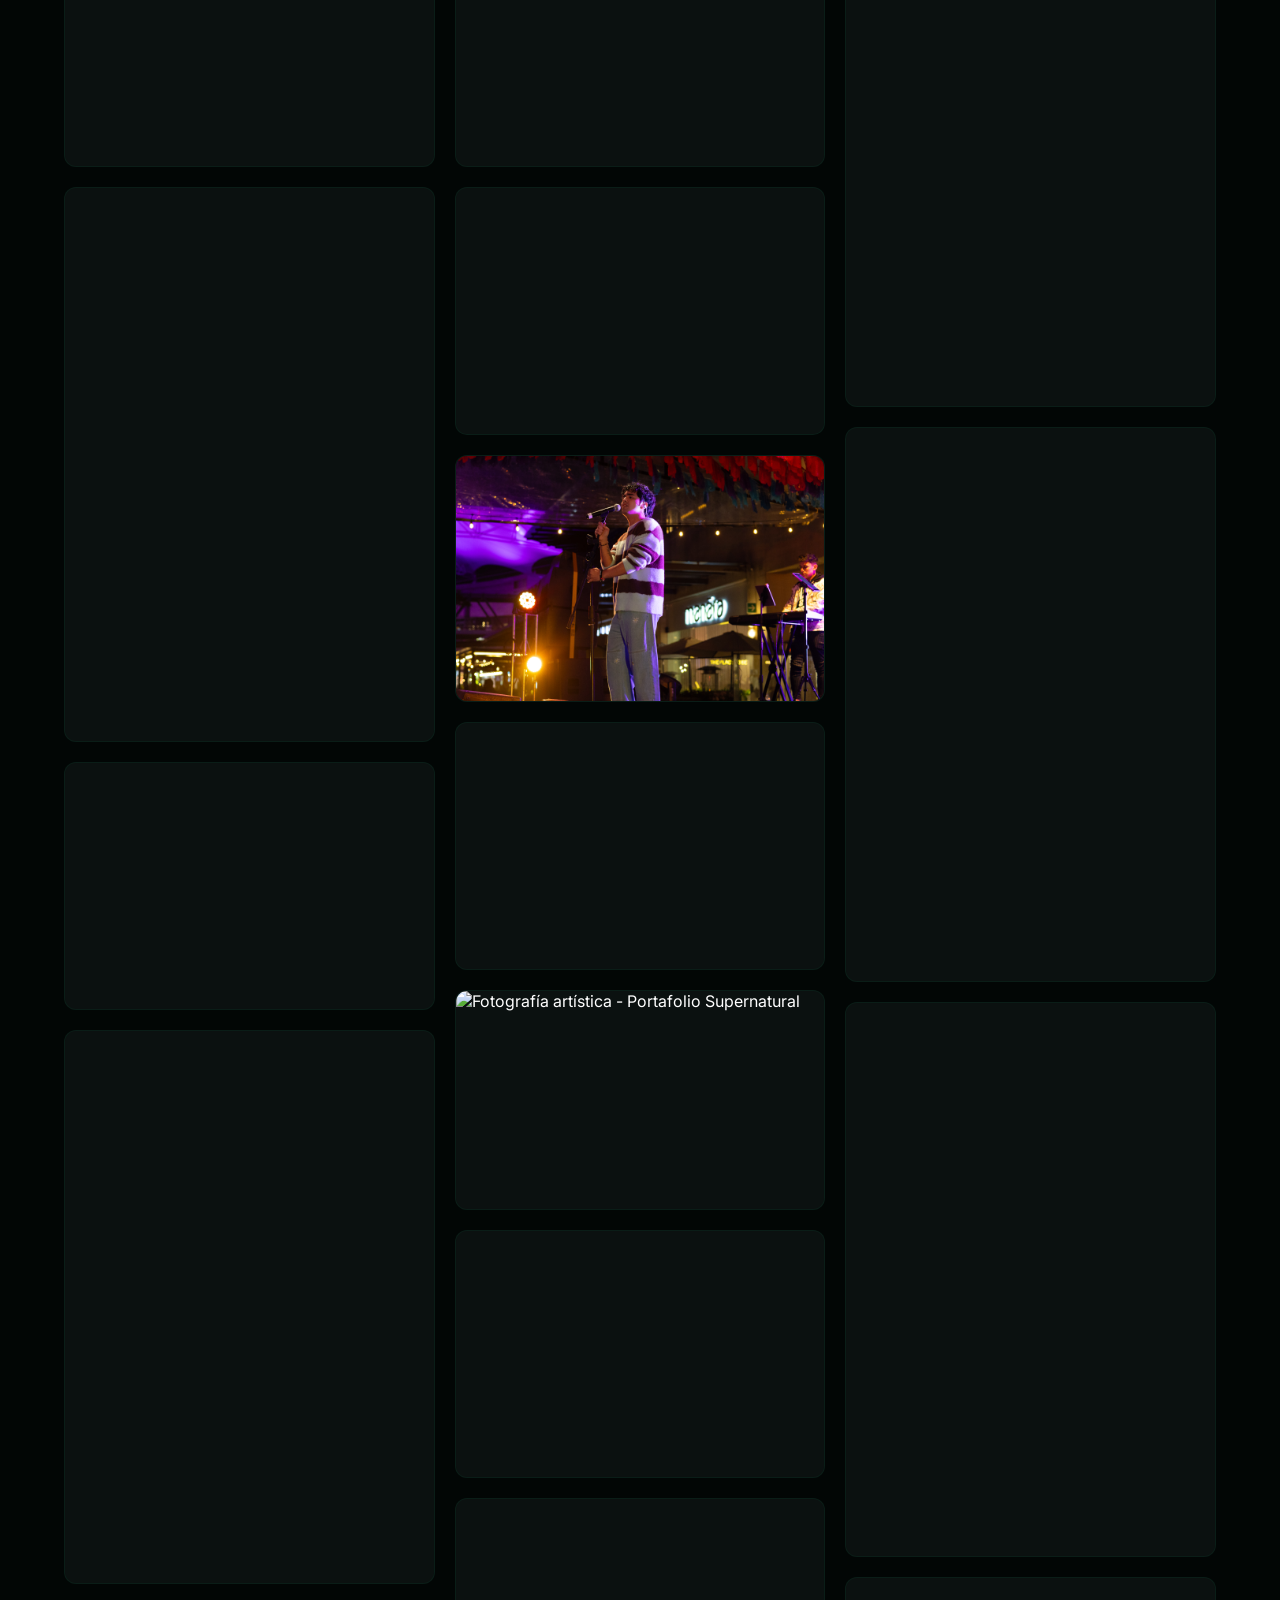
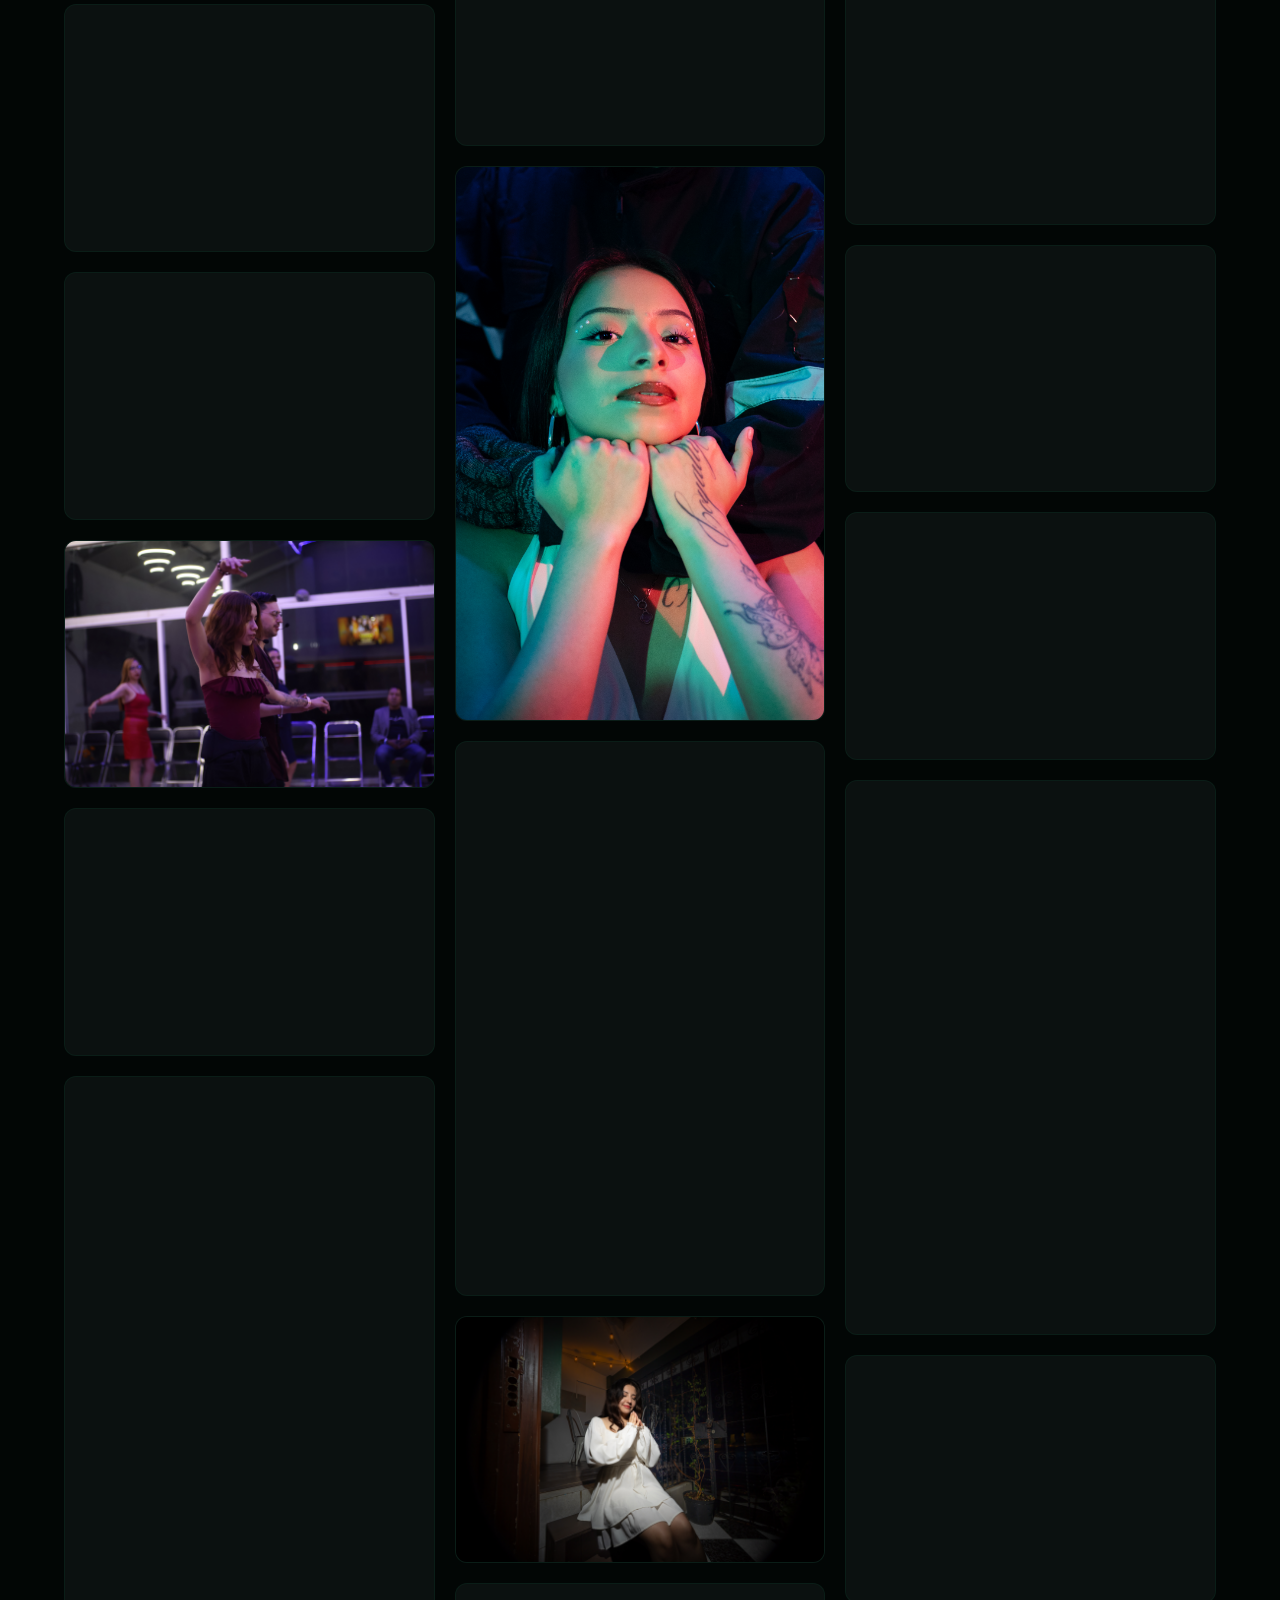
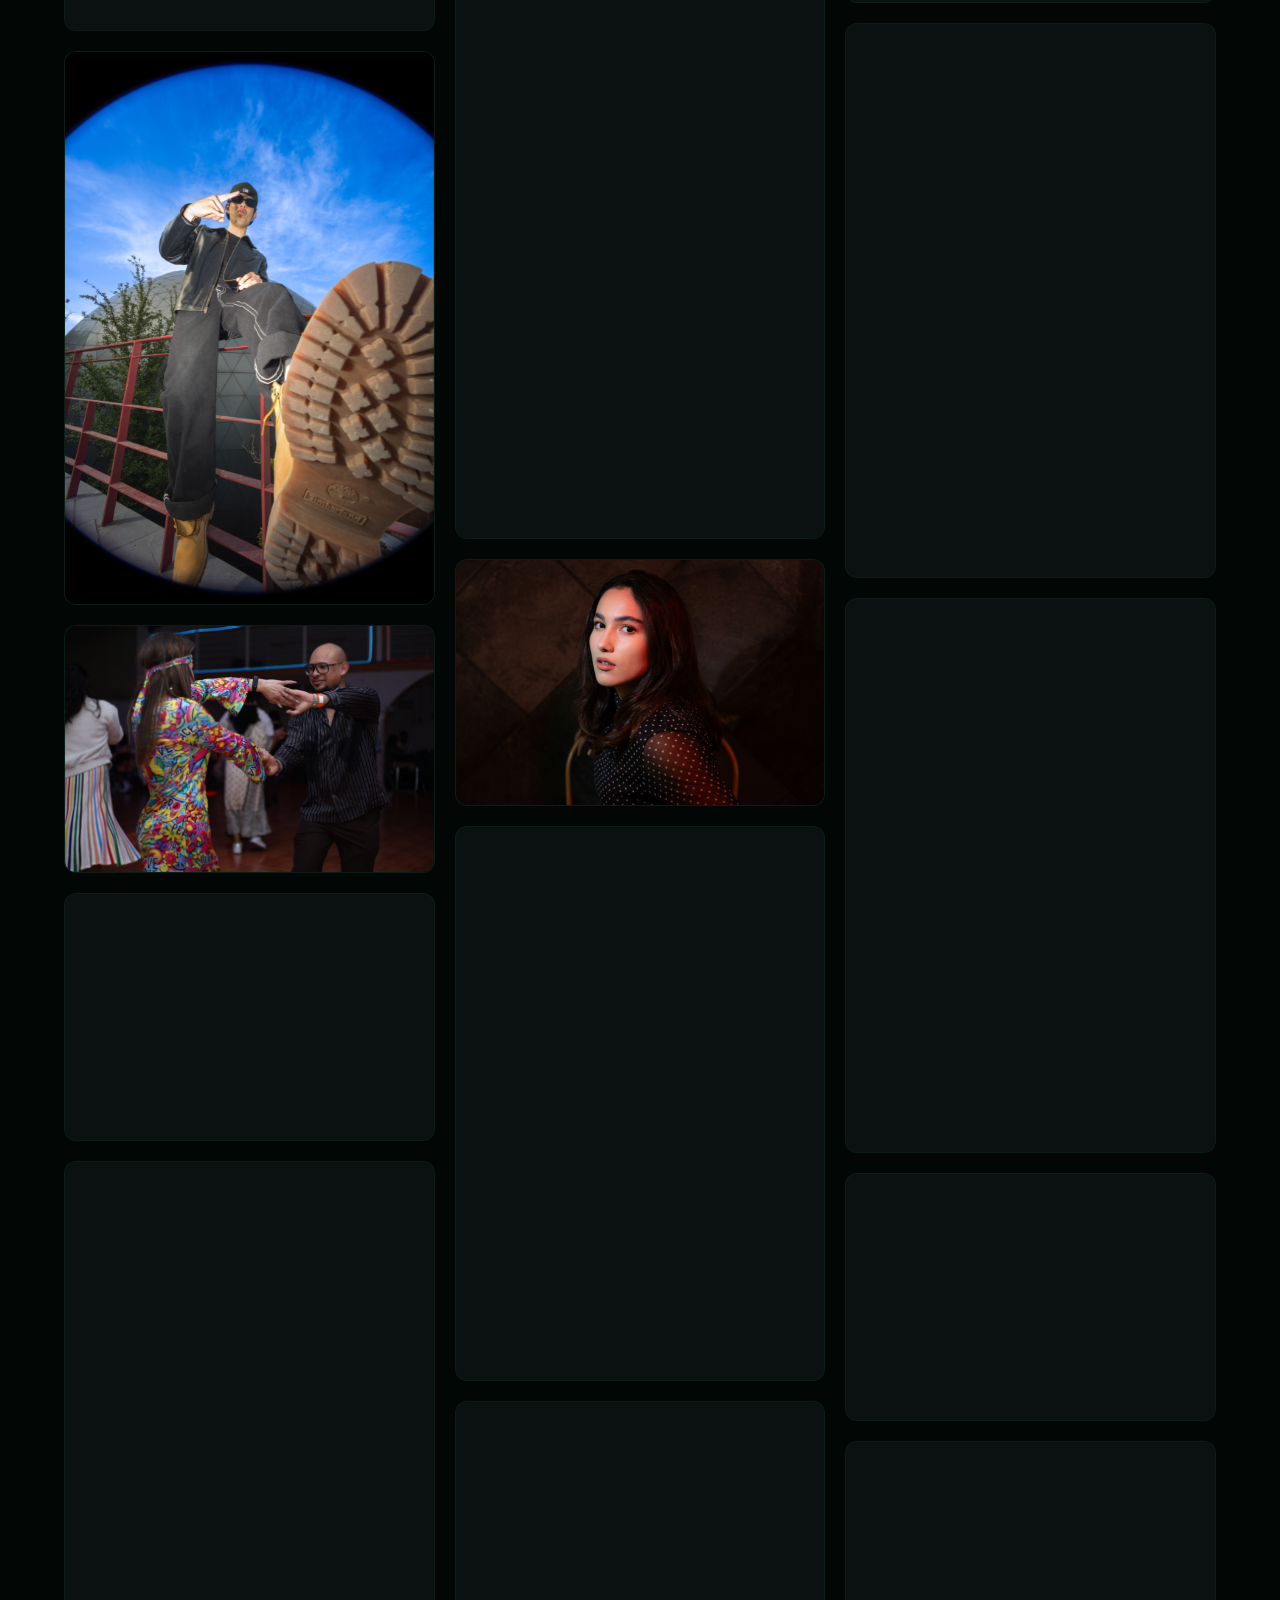
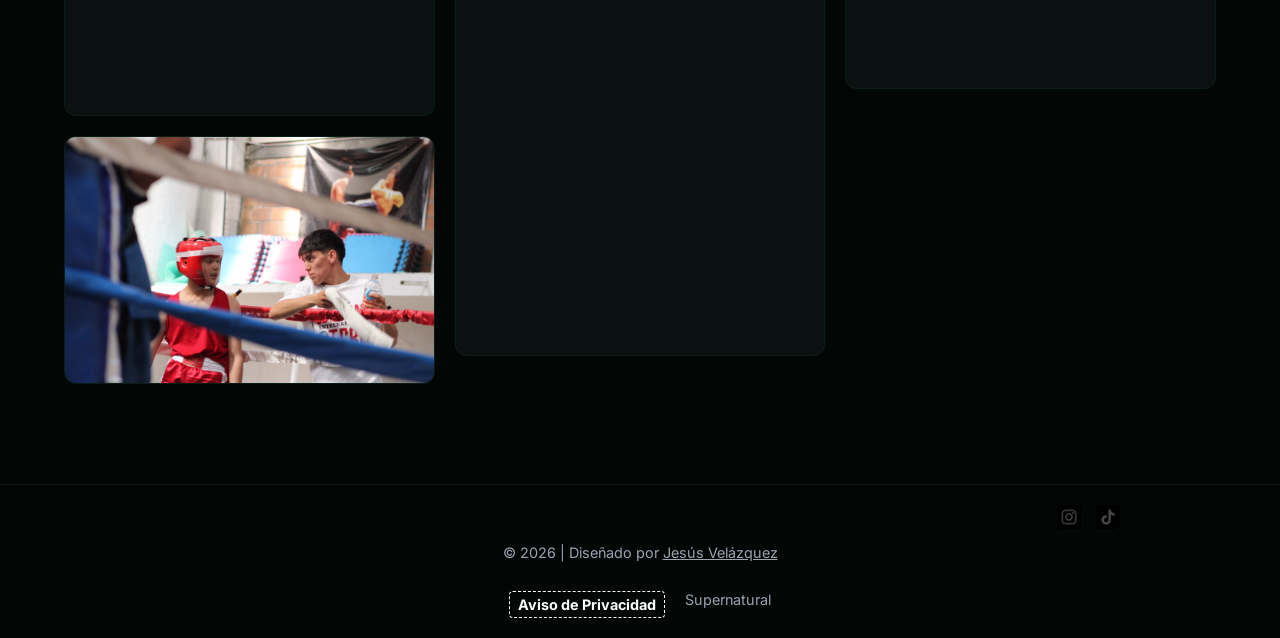
==== commit 06a9d1ac: "Update index.html" ====
--- a/index.html
+++ b/index.html
@@ -26,7 +26,7 @@
     <section class="hero">
         <img src="imagenes/perfil.jpeg" class="foto-perfil" alt="Jesús Velázquez - Fotógrafo Profesional" width="180" height="180">
         <h1>Hola, soy Jesús Velázquez</h1>
-        <p><strong>Fotógrafo</strong>, Estudiante de <strong>comunicación</strong>, me inspiro en lo que más me gusta y por eso lo disfruto. Especializado en <strong>retrato</strong>, <strong>eventos culturales y sociales</strong>.</p>
+        <p><strong>Fotógrafo</strong>, Estudiante de <strong>comunicación</strong>. <strong>Retrato</strong>, <strong>conciertos, eventos culturales y sociales</strong>.</p>
         
         <div class="social-tags">
             <a href="https://www.instagram.com/vel_supernatural" target="_blank" class="btn-aspecto">Instagram</a>
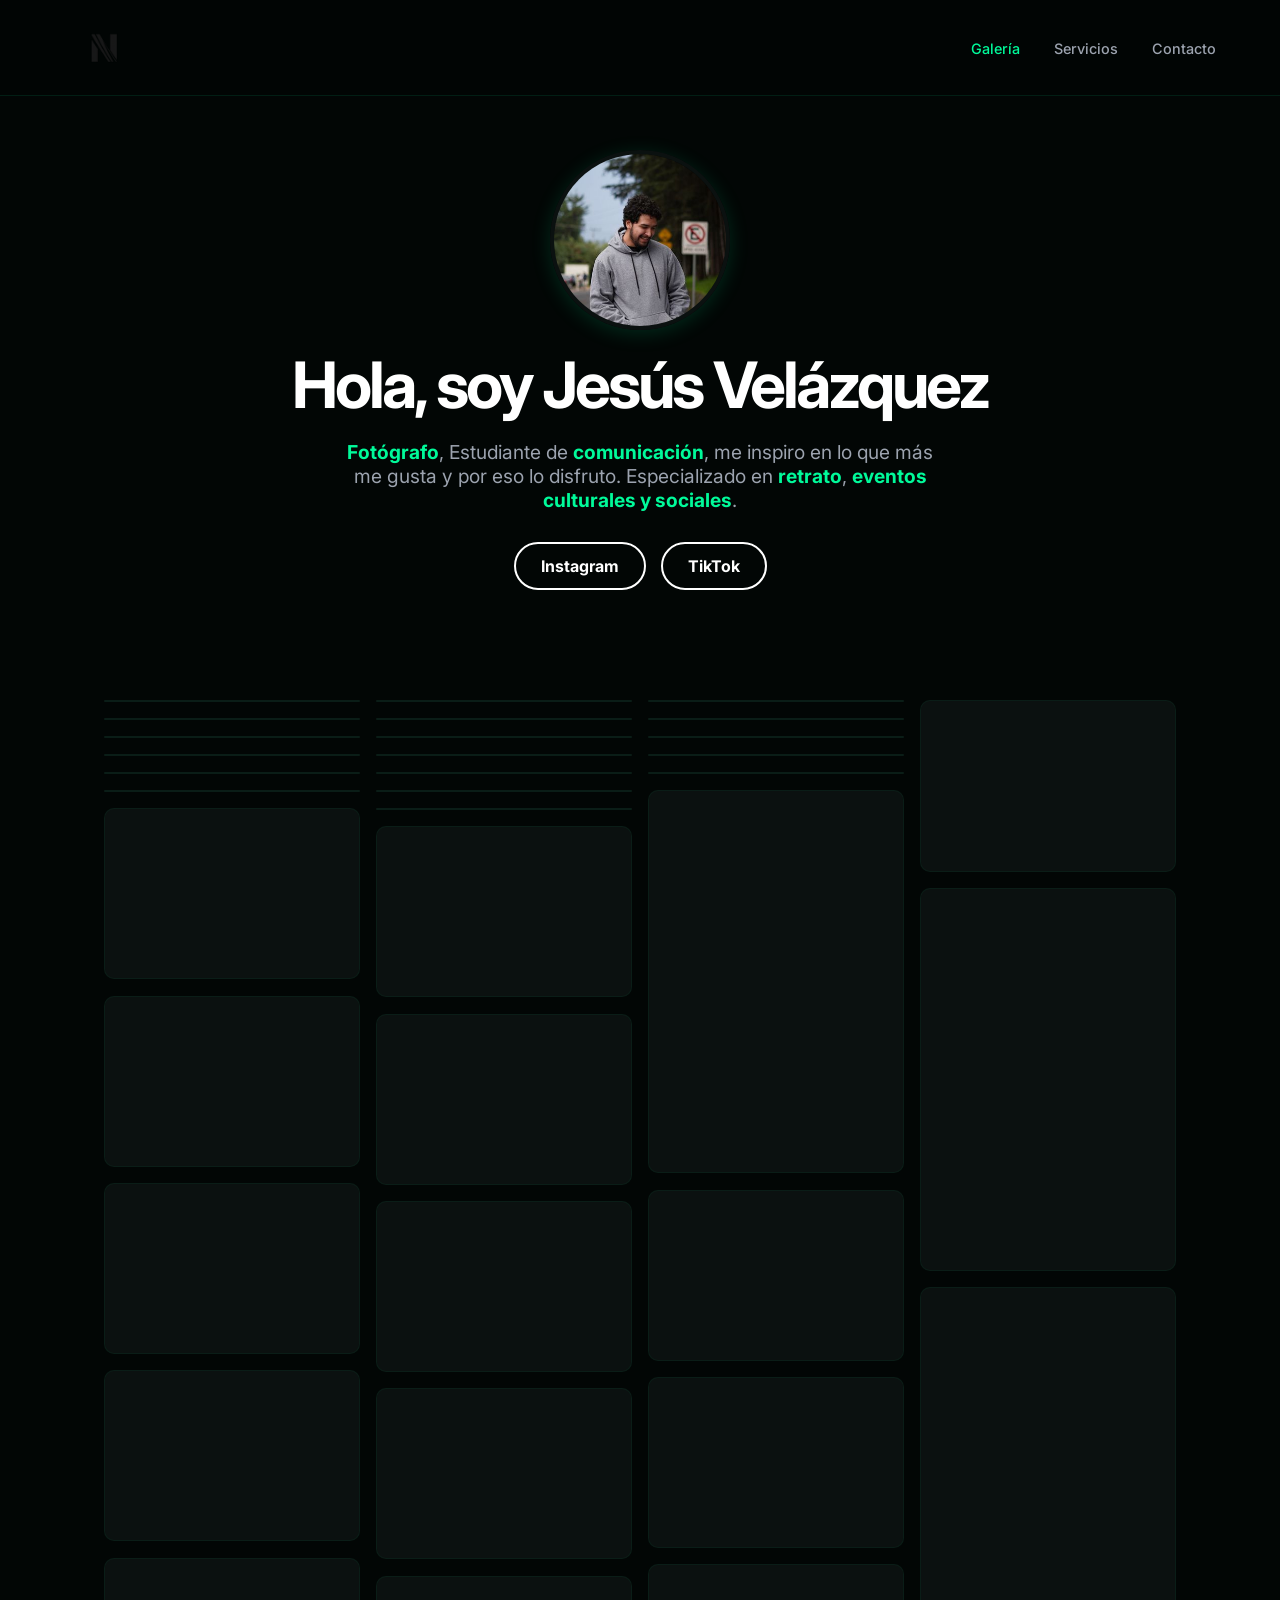
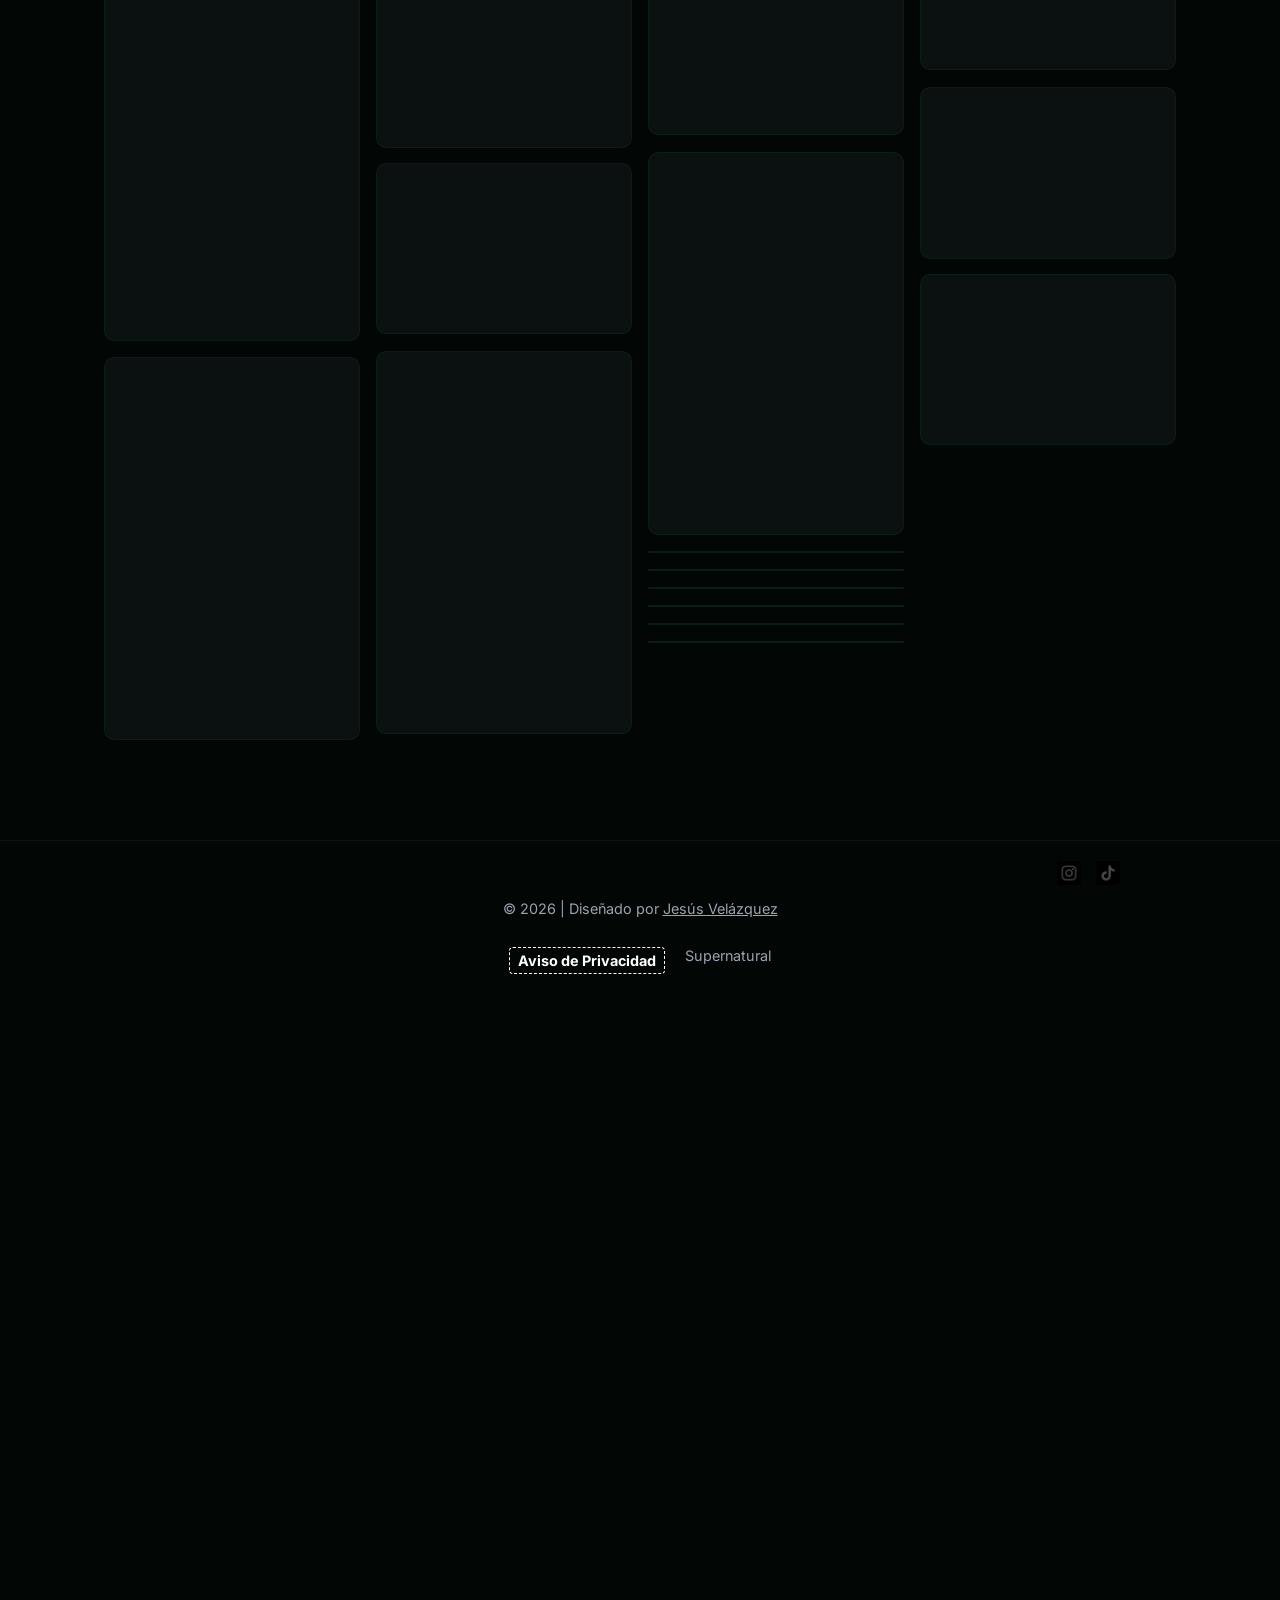
==== commit 1229111d: "Update index.html" ====
--- a/index.html
+++ b/index.html
@@ -6,7 +6,7 @@
     <link rel="icon" type="image/png" href="imagenes/logo.png">
     <title>Supernatural | Jesús Velázquez</title>
     <link href="https://fonts.googleapis.com/css2?family=Inter:wght@300;400;700;900&display=swap" rel="stylesheet">
-    <link rel="stylesheet" href="estilos.css">
+    <link rel="stylesheet" href="estilos.css?v=2">
 </head>
 <body>
 
@@ -26,7 +26,7 @@
     <section class="hero">
         <img src="imagenes/perfil.jpeg" class="foto-perfil" alt="Jesús Velázquez - Fotógrafo Profesional" width="180" height="180">
         <h1>Hola, soy Jesús Velázquez</h1>
-        <p><strong>Fotógrafo</strong>, Estudiante de <strong>comunicación</strong>. <strong>Retrato</strong>, <strong>conciertos, eventos culturales y sociales</strong>.</p>
+        <p><strong>Fotógrafo</strong>, Estudiante de <strong>comunicación</strong>, me inspiro en lo que más me gusta y por eso lo disfruto. Especializado en <strong>retrato</strong>, <strong>eventos culturales y sociales</strong>.</p>
         
         <div class="social-tags">
             <a href="https://www.instagram.com/vel_supernatural" target="_blank" class="btn-aspecto">Instagram</a>
@@ -104,7 +104,3 @@
 
 </body>
 </html>
-
-</body>
-</html>
-
--- a/estilos.css
+++ b/estilos.css
@@ -12,7 +12,6 @@
     --color-menta: #00fa9a;    
     --menta-suave: #72f2c9;    
     --fuente: 'Inter', sans-serif;
-    --transicion: all 0.6s cubic-bezier(0.16, 1, 0.3, 1);
 }
 
 body {
@@ -36,8 +35,7 @@
     position: fixed;
     width: 100%;
     top: 0;
-    background: rgba(2, 6, 5, 0.8); 
-    backdrop-filter: blur(20px);
+    background: rgba(2, 6, 5, 0.92); 
     z-index: 1000;
     border-bottom: 1px solid rgba(0, 250, 154, 0.1);
 }
@@ -61,7 +59,6 @@
     font-size: 0.9rem;
     margin-left: 30px;
     font-weight: 500;
-    transition: var(--transicion);
 }
 
 .nav-links a:hover, .nav-links a.active {
@@ -104,58 +101,28 @@
 }
 
 .galeria {
-    columns: 3 300px; 
-    column-gap: 20px;
+    columns: 4 220px; 
+    column-gap: 16px;
     padding: 0 5% 100px;
+    max-width: 1200px;
+    margin: 0 auto;
 }
 
 .foto-card {
     position: relative;
-    margin-bottom: 20px;
+    margin-bottom: 16px;
     break-inside: avoid; 
-    border-radius: 12px;
+    border-radius: 10px;
     overflow: hidden;
-    cursor: pointer;
     background: var(--gris-fondo);
     border: 1px solid rgba(0, 250, 154, 0.05);
-    min-height: 220px;
+    content-visibility: auto;
 }
 
 .foto-card img {
     width: 100%;
     height: auto;
     display: block;
-    transition: transform 0.6s cubic-bezier(0.16, 1, 0.3, 1);
-    will-change: transform;
-}
-
-.foto-card:hover img {
-    transform: scale(1.05);
-}
-
-.overlay {
-    position: absolute;
-    top: 0; left: 0; width: 100%; height: 100%;
-    background: rgba(0,0,0,0.4);
-    display: flex;
-    align-items: center;
-    justify-content: center;
-    opacity: 0;
-    transition: opacity 0.4s ease;
-}
-
-.overlay span {
-    color: var(--negro-profundo);
-    background: var(--color-menta);
-    padding: 8px 20px;
-    border-radius: 30px;
-    font-size: 0.8rem;
-    text-transform: uppercase;
-    font-weight: 700;
-}
-
-.foto-card:hover .overlay { 
-    opacity: 1; 
 }
 
 .contacto {
@@ -180,7 +147,6 @@
     text-decoration: none;
     color: var(--color-menta);
     font-size: 0.9rem;
-    transition: all 0.3s ease;
     background: transparent;
 }
 
@@ -195,8 +161,6 @@
 .btn-contacto:hover {
     background: var(--color-menta);
     color: var(--negro-profundo);
-    transform: translateY(-3px);
-    box-shadow: 0 10px 20px rgba(0, 250, 154, 0.2);
 }
 
 .social-tags {
@@ -214,7 +178,6 @@
     text-decoration: none;  
     color: var(--blanco);            
     font-weight: 700;
-    transition: all 0.3s ease;
     background: transparent;
 }
 
@@ -222,7 +185,6 @@
     background: var(--color-menta);
     color: var(--negro-profundo);
     border-color: var(--color-menta);
-    transform: translateY(-3px);
 }
 
 .seccion-pagina {
@@ -338,7 +300,6 @@
 .footer-nav a {
     color: var(--gris-texto);
     text-decoration: none;
-    transition: var(--transicion);
 }
 
 .footer-nav a:hover {
@@ -346,7 +307,15 @@
 }
 
 @media (max-width: 768px) {
-    .galeria { columns: 1; }
+    .galeria {
+        columns: 2 0;
+        column-gap: 10px;
+        padding: 0 4% 80px;
+    }
+    .foto-card {
+        margin-bottom: 10px;
+        border-radius: 8px;
+    }
     nav { width: 100%; padding: 20px 8%; }
     .grid-dos-columnas { grid-template-columns: 1fr; gap: 30px; }
     h1 { font-size: 2.5rem !important; }
